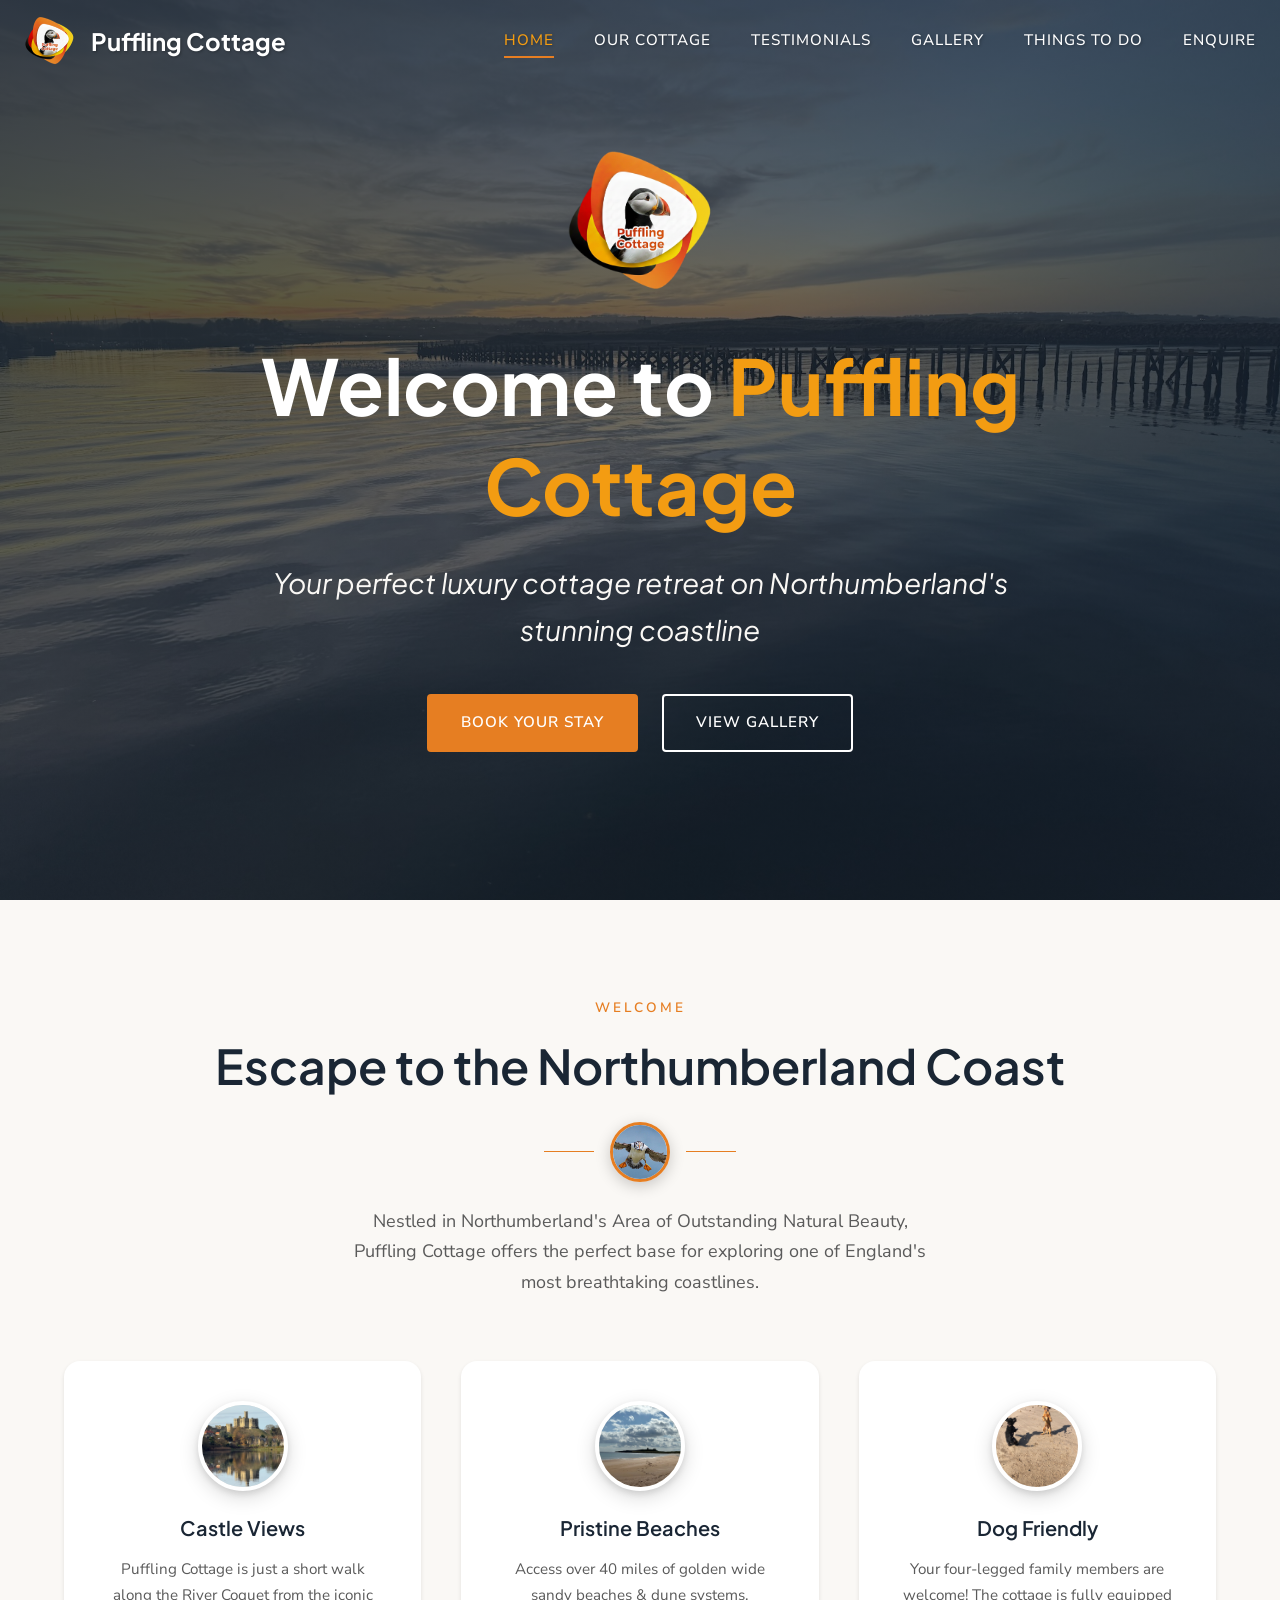
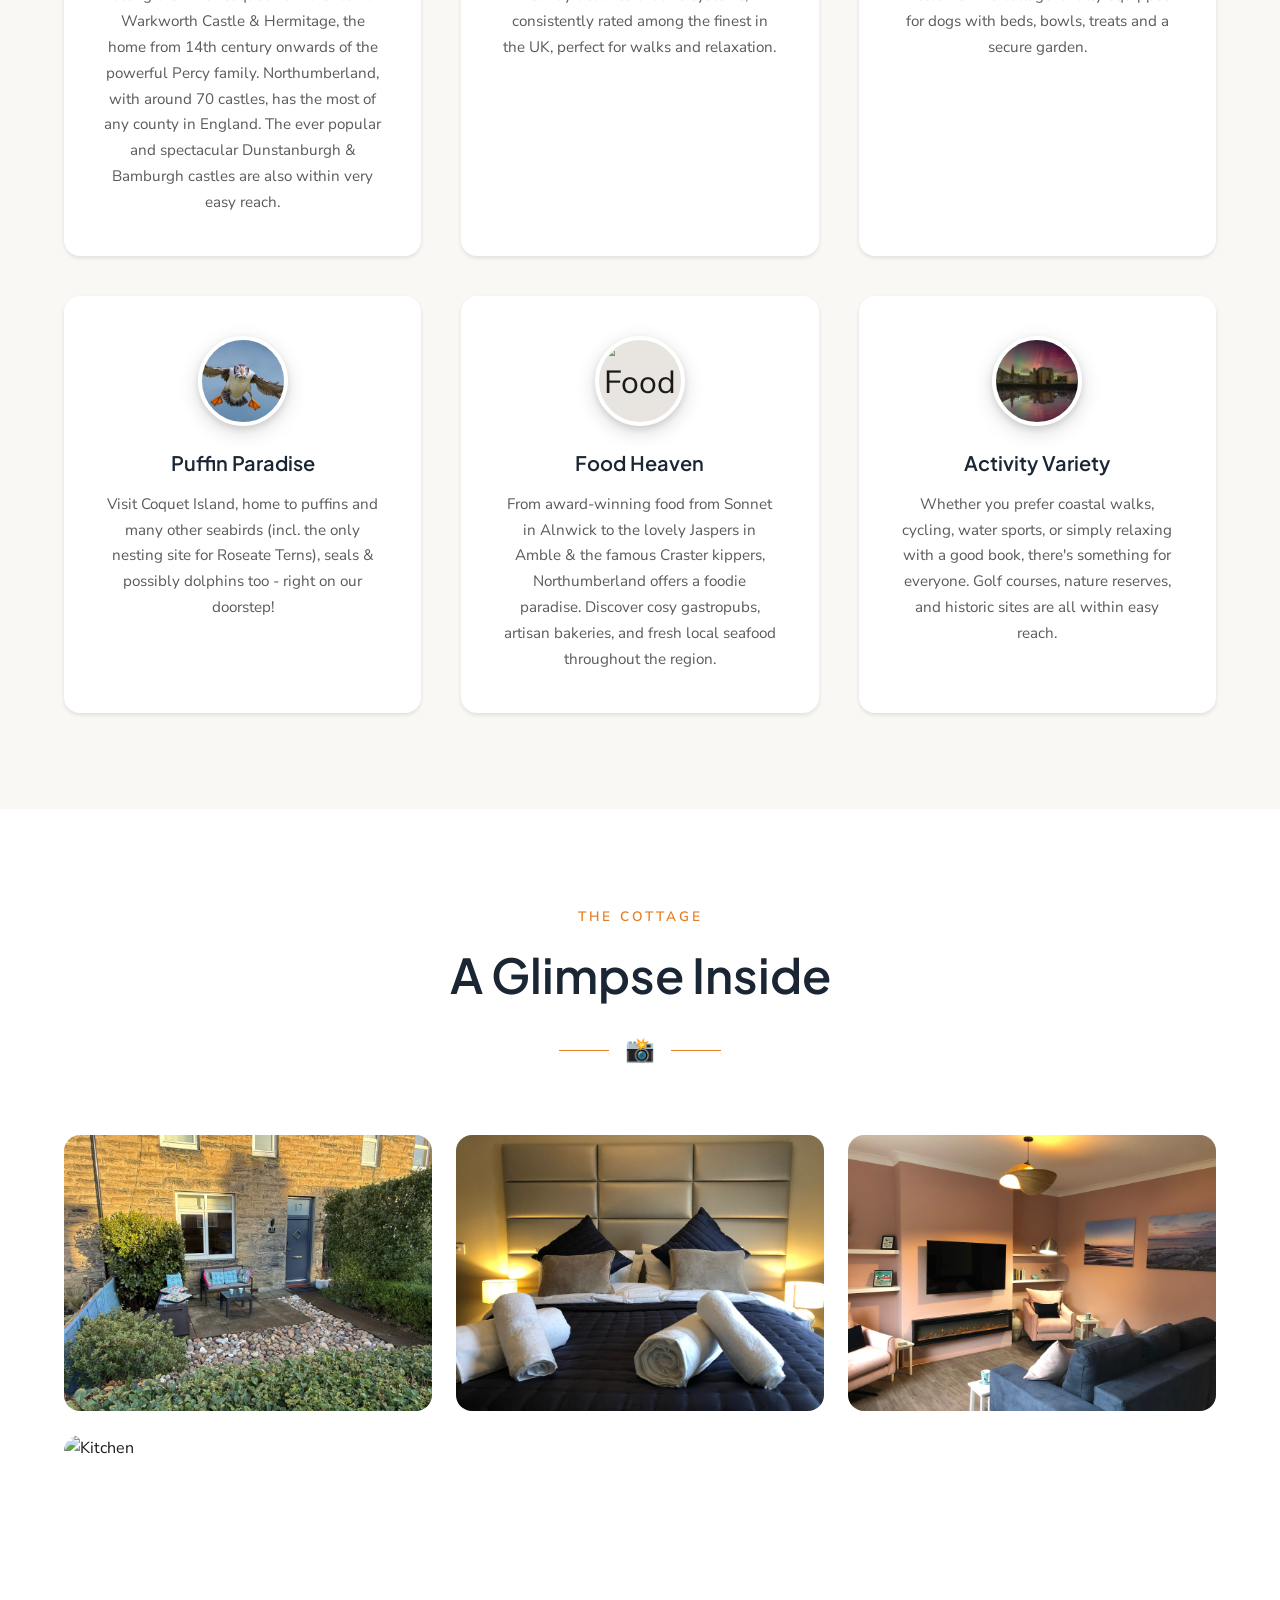
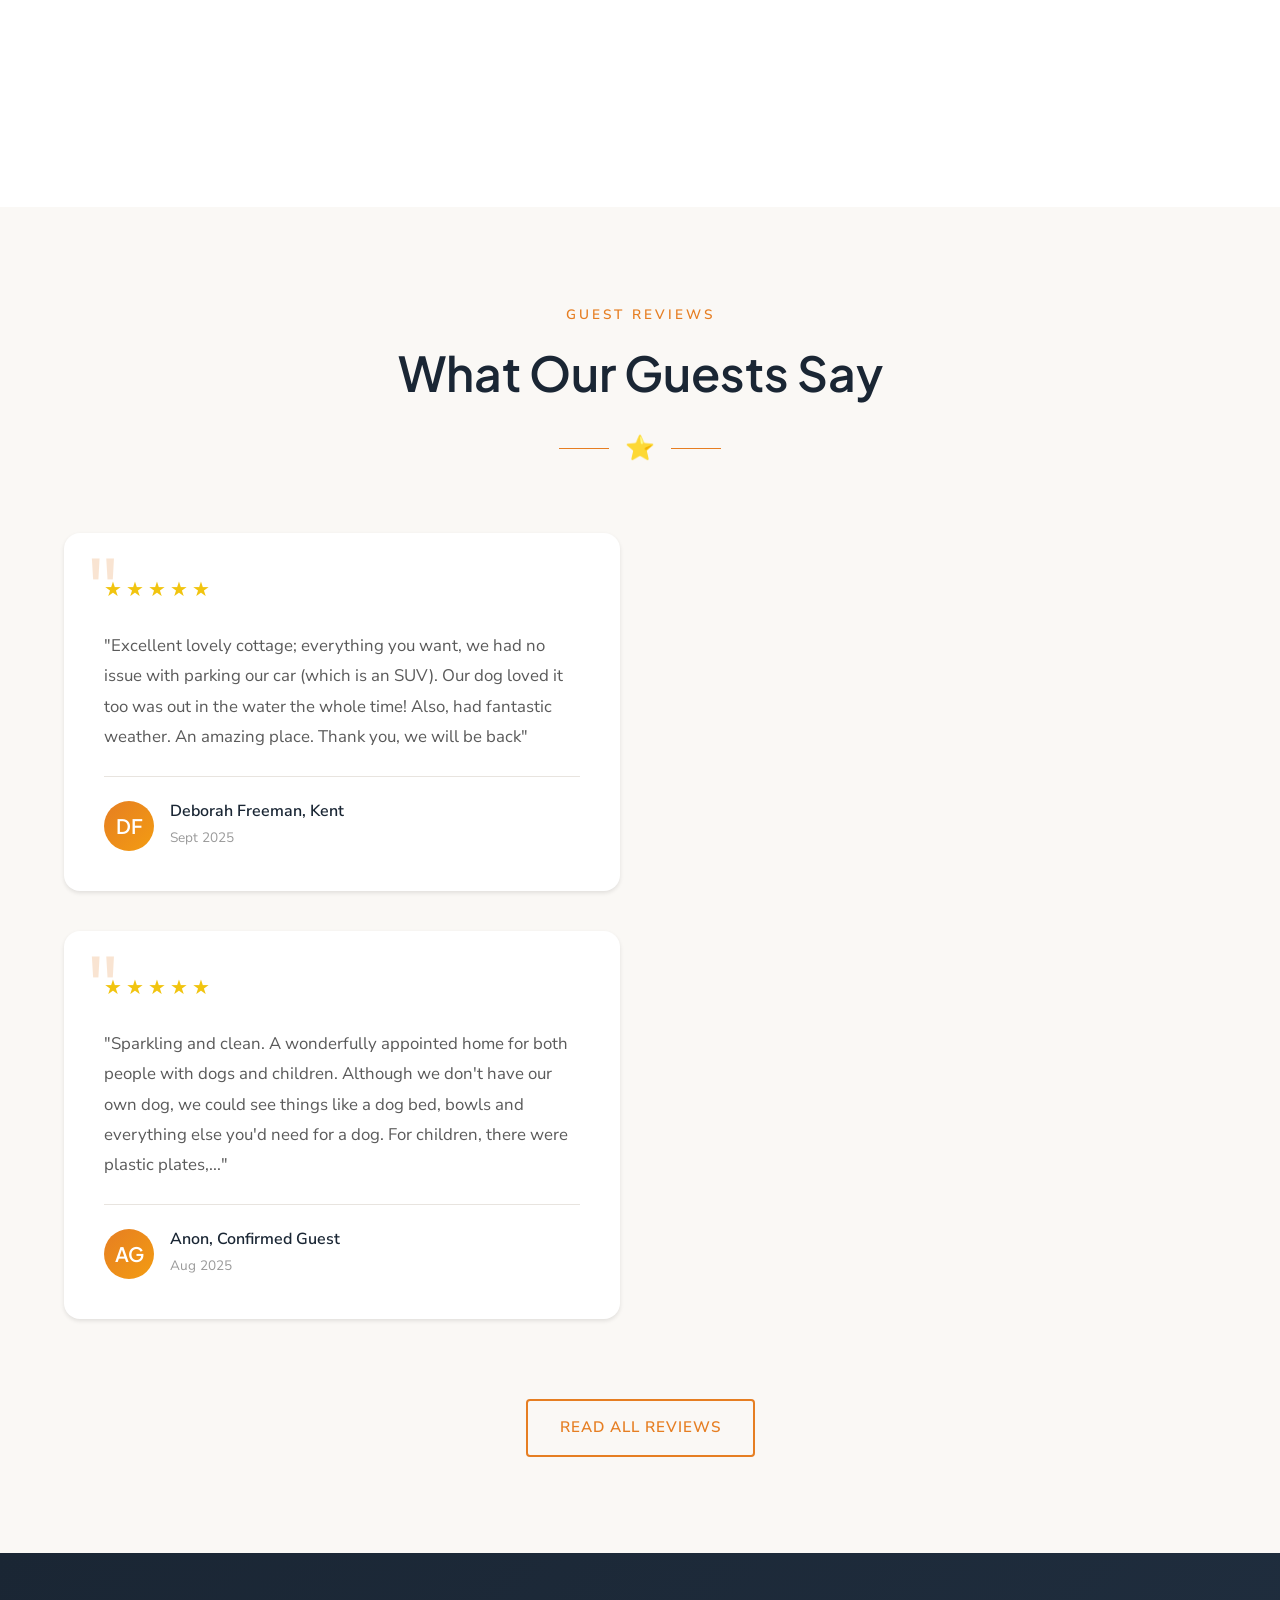
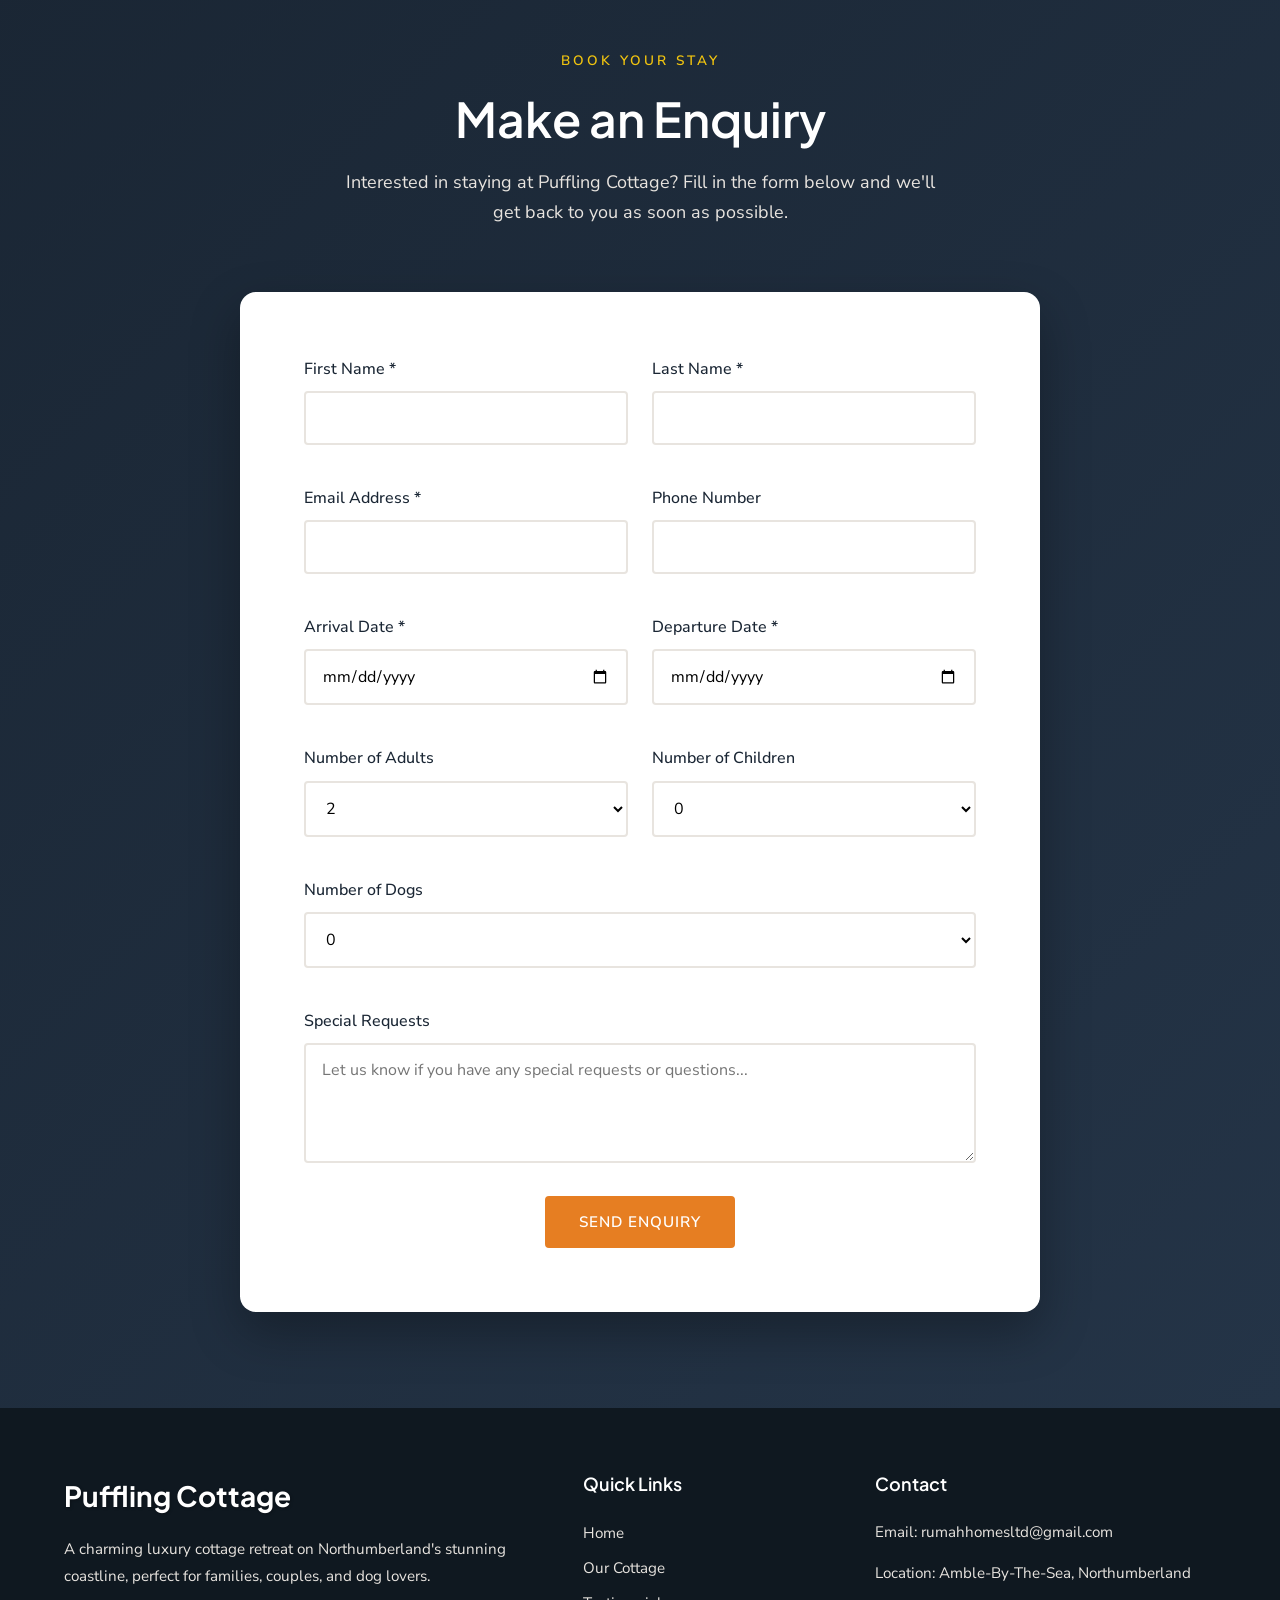
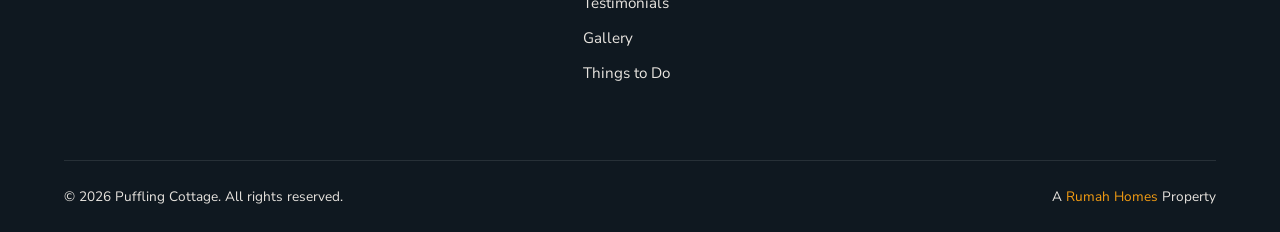
==== index.html @ c8d316f0 "Update index.html" ====
<!DOCTYPE html>
<html lang="en">
<head>
    <meta charset="UTF-8">
    <meta name="viewport" content="width=device-width, initial-scale=1.0">
    <meta name="description" content="Puffling Cottage - A beautiful luxury holiday cottage retreat on Northumberland's stunning coastline">
    <meta name="keywords" content="holiday cottage, Northumberland, Amble-By-The-Sea, Warkworth, dog-friendly, coastal retreat, Coquet Islands, puffins, dolphins">
    
    <title>Puffling Cottage | Luxury Coastal Holiday Retreat in Northumberland</title>
    
    <!-- Favicon -->
    <link rel="icon" type="image/png" href="images/New PuffCo Icon No Background 1.png">
    
    <!-- Open Graph -->
    <meta property="og:title" content="Puffling Cottage - Luxury Northumberland Coastal Retreat">
    <meta property="og:description" content="Your perfect luxury cottage retreat on Northumberland's stunning coastline">
    <meta property="og:image" content="images/Coquet_Estuary_Night_1.jpeg">
    <meta property="og:type" content="website">
    
    <!-- Stylesheets -->
    <link rel="stylesheet" href="css/styles.css">
</head>
<body>
    <!-- Header -->
    <header class="header">
        <div class="header-inner">
            <a href="index.html" class="logo">
                <img src="images/New PuffCo Icon No Background 1.png" alt="Puffling Cottage Logo">
                <span class="logo-text">Puffling Cottage</span>
            </a>
            
            <nav class="nav">
                <button class="nav-toggle" aria-label="Toggle navigation" aria-expanded="false">
                    <span></span>
                    <span></span>
                    <span></span>
                </button>
                
                <ul class="nav-list">
                    <li><a href="index.html" class="nav-link active">Home</a></li>
                    <li><a href="about.html" class="nav-link">Our Cottage</a></li>
                    <li><a href="testimonials.html" class="nav-link">Testimonials</a></li>
                    <li><a href="gallery.html" class="nav-link">Gallery</a></li>
                    <li><a href="recommendations.html" class="nav-link">Things to Do</a></li>
                    <li><a href="#enquiry" class="nav-link">Enquire</a></li>
                </ul>
            </nav>
        </div>
    </header>

    <!-- Hero Section -->
    <section class="hero">
        <div class="hero-background">
            <img src="images/Coquet_Estuary_Night_1.jpeg" alt="Coquest Estuary (Night)">
            <div class="hero-overlay"></div>
        </div>
        
        <div class="hero-content">
            <img src="images/New PuffCo Icon No Background 1.png" alt="Puffling Cottage" class="hero-logo">
            <h1 class="hero-title">Welcome to <span class="accent">Puffling Cottage</span></h1>
            <p class="hero-subtitle">Your perfect luxury cottage retreat on Northumberland's stunning coastline</p>
            <div class="hero-cta">
                <a href="#enquiry" class="btn btn-primary">Book Your Stay</a>
                <a href="gallery.html" class="btn btn-secondary">View Gallery</a>
            </div>
        </div>
    </section>

    <!-- Introduction Section -->
    <section class="section">
        <div class="container">
            <div class="section-header reveal">
                <span class="overline">Welcome</span>
                <h2>Escape to the Northumberland Coast</h2>
                <div class="divider">
                    <span class="divider-icon">
                        <img src="images/Puffin_Paradise_Image_1.JPG" alt="Puffin">
                    </span>
                </div>
                <p class="subtitle">Nestled in Northumberland's Area of Outstanding Natural Beauty, Puffling Cottage offers the perfect base for exploring one of England's most breathtaking coastlines.</p>
            </div>
            
            <div class="features-grid reveal">
                <div class="feature-card">
                    <div class="feature-icon photo-icon">
                        <img src="images/Warkworth_Castle_2.JPG" alt="Castle Views">
                    </div>
                    <h4>Castle Views</h4>
                    <p>Puffling Cottage is just a short walk along the River Coquet from the iconic Warkworth Castle & Hermitage, the home from 14th century onwards of the powerful Percy family. Northumberland, with around 70 castles, has the most of any county in England. The ever popular and spectacular Dunstanburgh & Bamburgh castles are also within very easy reach.</p>
                </div>
                
                <div class="feature-card">
                    <div class="feature-icon photo-icon">
                        <img src="images/Pristine_Beaches_Image_1.JPG" alt="Pristine Beaches">
                    </div>
                    <h4>Pristine Beaches</h4>
                    <p>Access over 40 miles of golden wide sandy beaches & dune systems, consistently rated among the finest in the UK, perfect for walks and relaxation.</p>
                </div>
                
                <div class="feature-card">
                    <div class="feature-icon photo-icon">
                        <img src="images/Dog_Friendly_Image_1.JPG" alt="Dog Friendly">
                    </div>
                    <h4>Dog Friendly</h4>
                    <p>Your four-legged family members are welcome! The cottage is fully equipped for dogs with beds, bowls, treats and a secure garden.</p>
                </div>
                
                <div class="feature-card">
                    <div class="feature-icon photo-icon">
                        <img src="images/Puffin_Paradise_Image_1.JPG" alt="Puffin Paradise">
                    </div>
                    <h4>Puffin Paradise</h4>
                    <p>Visit Coquet Island, home to puffins and many other seabirds (incl. the only nesting site for Roseate Terns), seals & possibly dolphins too - right on our doorstep!</p>
                </div>
                
                <div class="feature-card">
                    <div class="feature-icon photo-icon">
                        <img src="images/Jaspers_4.JPG" alt="Food Heaven">
                    </div>
                    <h4>Food Heaven</h4>
                    <p>From award-winning food from Sonnet in Alnwick to the lovely Jaspers in Amble & the famous Craster kippers, Northumberland offers a foodie paradise. Discover cosy gastropubs, artisan bakeries, and fresh local seafood throughout the region.</p>
                </div>
                
                <div class="feature-card">
                    <div class="feature-icon photo-icon">
                        <img src="images/Aurora_1.JPG" alt="Activity Variety">
                    </div>
                    <h4>Activity Variety</h4>
                    <p>Whether you prefer coastal walks, cycling, water sports, or simply relaxing with a good book, there's something for everyone. Golf courses, nature reserves, and historic sites are all within easy reach.</p>
                </div>
            </div>
        </div>
    </section>

    <!-- Gallery Preview Section -->
    <section class="section bg-white">
        <div class="container">
            <div class="section-header reveal">
                <span class="overline">The Cottage</span>
                <h2>A Glimpse Inside</h2>
                <div class="divider">
                    <span class="divider-icon">📸</span>
                </div>
            </div>
            
            <div class="gallery-preview reveal">
                <div class="gallery-item" data-lightbox="images/Front_Garden_1.jpeg" data-caption="Cottage Front">
                    <img src="images/Front_Garden_1.jpeg" alt="Cottage Front">
                    <div class="gallery-item-overlay">
                        <span class="gallery-item-caption">Cottage Front</span>
                    </div>
                </div>
                
                <div class="gallery-item" data-lightbox="images/Master_Bedroom_1.JPG" data-caption="Luxury King Bedroom">
                    <img src="images/Master_Bedroom_1.JPG" alt="Luxury King Bedroom">
                    <div class="gallery-item-overlay">
                        <span class="gallery-item-caption">Luxury King Bedroom</span>
                    </div>
                </div>
                
                <div class="gallery-item" data-lightbox="images/Living_Room_1.JPG" data-caption="Living Room">
                    <img src="images/Living_Room_1.JPG" alt="Living Room">
                    <div class="gallery-item-overlay">
                        <span class="gallery-item-caption">Living Room</span>
                    </div>
                </div>
                
                <div class="gallery-item" data-lightbox="images/Kitchen_2.JPG" data-caption="Kitchen">
                    <img src="images/Kitchen_2.JPG" alt="Kitchen">
                    <div class="gallery-item-overlay">
                        <span class="gallery-item-caption">Kitchen</span>
                    </div>
                </div>
            </div>
        </div>
    </section>

    <!-- Testimonials Section -->
    <section class="section">
        <div class="container">
            <div class="section-header reveal">
                <span class="overline">Guest Reviews</span>
                <h2>What Our Guests Say</h2>
                <div class="divider">
                    <span class="divider-icon">⭐</span>
                </div>
            </div>
            
            <!-- Dynamic testimonials loaded by JavaScript -->
            <div class="testimonials-grid reveal" id="featured-testimonials">
                <!-- Testimonials will be inserted here by testimonials-data.js -->
            </div>
            
            <div class="text-center mt-3">
                <a href="testimonials.html" class="btn btn-outline">Read All Reviews</a>
            </div>
        </div>
    </section>

    <!-- Enquiry Form Section -->
    <section class="section enquiry-section" id="enquiry">
        <div class="container">
            <div class="section-header reveal">
                <span class="overline" style="color: var(--color-yellow);">Book Your Stay</span>
                <h2>Make an Enquiry</h2>
                <p class="subtitle">Interested in staying at Puffling Cottage? Fill in the form below and we'll get back to you as soon as possible.</p>
            </div>
            
            <form class="enquiry-form reveal" id="enquiry-form">
                <div class="form-row">
                    <div class="form-group">
                        <label for="firstName">First Name *</label>
                        <input type="text" id="firstName" name="firstName" required>
                    </div>
                    <div class="form-group">
                        <label for="lastName">Last Name *</label>
                        <input type="text" id="lastName" name="lastName" required>
                    </div>
                </div>
                
                <div class="form-row">
                    <div class="form-group">
                        <label for="email">Email Address *</label>
                        <input type="email" id="email" name="email" required>
                    </div>
                    <div class="form-group">
                        <label for="phone">Phone Number</label>
                        <input type="tel" id="phone" name="phone">
                    </div>
                </div>
                
                <div class="form-row">
                    <div class="form-group">
                        <label for="arrivalDate">Arrival Date *</label>
                        <input type="date" id="arrivalDate" name="arrivalDate" required>
                    </div>
                    <div class="form-group">
                        <label for="departureDate">Departure Date *</label>
                        <input type="date" id="departureDate" name="departureDate" required>
                    </div>
                </div>
                
                <div class="form-row">
                    <div class="form-group">
                        <label for="adults">Number of Adults</label>
                        <select id="adults" name="adults">
                            <option value="1">1</option>
                            <option value="2" selected>2</option>
                            <option value="3">3</option>
                            <option value="4">4</option>
                        </select>
                    </div>
                    <div class="form-group">
                        <label for="children">Number of Children</label>
                        <select id="children" name="children">
                            <option value="0" selected>0</option>
                            <option value="1">1</option>
                            <option value="2">2</option>
                            <option value="3">3</option>
                        </select>
                    </div>
                </div>
                
                <div class="form-row">
                    <div class="form-group full-width">
                        <label for="dogs">Number of Dogs</label>
                        <select id="dogs" name="dogs">
                            <option value="0" selected>0</option>
                            <option value="1">1</option>
                            <option value="2">2</option>
                        </select>
                    </div>
                </div>
                
                <div class="form-group full-width">
                    <label for="requests">Special Requests</label>
                    <textarea id="requests" name="requests" placeholder="Let us know if you have any special requests or questions..."></textarea>
                </div>
                
                <div class="form-submit">
                    <button type="submit" class="btn btn-primary">Send Enquiry</button>
                </div>
            </form>
        </div>
    </section>

    <!-- Footer -->
    <footer class="footer">
        <div class="container">
            <div class="footer-content">
                <div class="footer-brand">
                    <span class="logo-text">Puffling Cottage</span>
                    <p>A charming luxury cottage retreat on Northumberland's stunning coastline, perfect for families, couples, and dog lovers.</p>
                </div>
                
                <div class="footer-links">
                    <h4>Quick Links</h4>
                    <ul>
                        <li><a href="index.html">Home</a></li>
                        <li><a href="about.html">Our Cottage</a></li>
                        <li><a href="testimonials.html">Testimonials</a></li>
                        <li><a href="gallery.html">Gallery</a></li>
                        <li><a href="recommendations.html">Things to Do</a></li>
                    </ul>
                </div>
                
                <div class="footer-contact">
                    <h4>Contact</h4>
                    <p>Email: rumahhomesltd@gmail.com</p>
                    <p>Location: Amble-By-The-Sea, Northumberland</p>
                </div>
            </div>
            
            <div class="footer-bottom">
                <p>&copy; 2026 Puffling Cottage. All rights reserved.</p>
                <p>A <a href="#">Rumah Homes</a> Property</p>
            </div>
        </div>
    </footer>

    <!-- Lightbox -->
    <div id="lightbox" class="lightbox">
        <div class="lightbox-content">
            <button class="lightbox-close" aria-label="Close lightbox">&times;</button>
            <button class="lightbox-nav lightbox-prev" aria-label="Previous image">&#10094;</button>
            <img src="" alt="" class="lightbox-image">
            <button class="lightbox-nav lightbox-next" aria-label="Next image">&#10095;</button>
            <p class="lightbox-caption"></p>
        </div>
    </div>

    <!-- Back to Top Button -->
    <button class="back-to-top" aria-label="Back to top">↑</button>

    <!-- Scripts - testimonials-data.js must load before main.js -->
    <script src="js/testimonials-data.js"></script>
    <script src="js/main.js"></script>
</body>
</html>
---- css/styles.css ----
/* ============================================
   PUFFLING COTTAGE - Main Stylesheet
   Colour Palette: Deep navy, warm orange, golden yellow
   Fonts: Plus Jakarta Sans (headings) + Nunito Sans (body)
   ============================================ */

/* Google Fonts Import - Option 4: Plus Jakarta Sans + Nunito Sans */
@import url('https://fonts.googleapis.com/css2?family=Nunito+Sans:wght@300;400;500;600;700&family=Plus+Jakarta+Sans:wght@300;400;500;600;700;800&display=swap');

/* CSS Variables */
:root {
    /* Primary Colours */
    --color-navy: #1a2634;
    --color-navy-light: #243447;
    --color-navy-dark: #0f1820;
    
    /* Puffin Accent Colours */
    --color-orange: #e67e22;
    --color-orange-light: #f39c12;
    --color-orange-dark: #d35400;
    --color-yellow: #f1c40f;
    --color-yellow-light: #f7dc6f;
    
    /* Neutrals */
    --color-cream: #faf8f5;
    --color-cream-dark: #f0ebe3;
    --color-white: #ffffff;
    --color-gray-light: #e8e4df;
    --color-gray: #9a9a9a;
    --color-gray-dark: #5a5a5a;
    --color-black: #1a1a1a;
    
    /* Typography */
    --font-display: 'Plus Jakarta Sans', 'Segoe UI', Tahoma, sans-serif;
    --font-body: 'Nunito Sans', 'Segoe UI', Tahoma, sans-serif;
    
    /* Spacing */
    --spacing-xs: 0.5rem;
    --spacing-sm: 1rem;
    --spacing-md: 1.5rem;
    --spacing-lg: 2.5rem;
    --spacing-xl: 4rem;
    --spacing-xxl: 6rem;
    
    /* Transitions */
    --transition-fast: 0.2s ease;
    --transition-medium: 0.3s ease;
    --transition-slow: 0.5s ease;
    
    /* Shadows */
    --shadow-sm: 0 2px 4px rgba(0, 0, 0, 0.1);
    --shadow-md: 0 4px 12px rgba(0, 0, 0, 0.15);
    --shadow-lg: 0 8px 30px rgba(0, 0, 0, 0.2);
    --shadow-xl: 0 20px 50px rgba(0, 0, 0, 0.3);
    
    /* Border Radius */
    --radius-sm: 4px;
    --radius-md: 8px;
    --radius-lg: 16px;
    --radius-xl: 24px;
}

/* ============================================
   RESET & BASE STYLES
   ============================================ */

*, *::before, *::after {
    box-sizing: border-box;
    margin: 0;
    padding: 0;
}

html {
    scroll-behavior: smooth;
    font-size: 16px;
}

body {
    font-family: var(--font-body);
    font-size: 1rem;
    line-height: 1.7;
    color: var(--color-black);
    background-color: var(--color-cream);
    -webkit-font-smoothing: antialiased;
    -moz-osx-font-smoothing: grayscale;
}

img {
    max-width: 100%;
    height: auto;
    display: block;
}

a {
    color: var(--color-orange);
    text-decoration: none;
    transition: color var(--transition-fast);
}

a:hover {
    color: var(--color-orange-dark);
}

/* ============================================
   TYPOGRAPHY
   ============================================ */

h1, h2, h3, h4, h5, h6 {
    font-family: var(--font-display);
    font-weight: 600;
    line-height: 1.3;
    color: var(--color-navy);
}

h1 {
    font-size: clamp(2.5rem, 5vw, 4rem);
    font-weight: 700;
}

h2 {
    font-size: clamp(2rem, 4vw, 3rem);
}

h3 {
    font-size: clamp(1.5rem, 3vw, 2rem);
}

h4 {
    font-size: 1.25rem;
}

p {
    margin-bottom: var(--spacing-sm);
}

.text-accent {
    color: var(--color-orange);
}

.text-light {
    color: var(--color-white);
}

/* ============================================
   LAYOUT UTILITIES
   ============================================ */

.container {
    width: 100%;
    max-width: 1200px;
    margin: 0 auto;
    padding: 0 var(--spacing-md);
}

.container-wide {
    max-width: 1400px;
}

.container-narrow {
    max-width: 800px;
}

.section {
    padding: var(--spacing-xxl) 0;
}

.section-sm {
    padding: var(--spacing-xl) 0;
}

.section-dark {
    background-color: var(--color-navy);
    color: var(--color-white);
}

.section-dark h1,
.section-dark h2,
.section-dark h3,
.section-dark h4 {
    color: var(--color-white);
}

.section-cream {
    background-color: var(--color-cream-dark);
}

/* Background utilities */
.bg-white {
    background-color: var(--color-white);
}

.bg-cream {
    background-color: var(--color-cream);
}

.bg-cream-dark {
    background-color: var(--color-cream-dark);
}

/* ============================================
   HEADER & NAVIGATION
   ============================================ */

.header {
    position: fixed;
    top: 0;
    left: 0;
    right: 0;
    z-index: 1000;
    background-color: transparent;
    transition: background-color var(--transition-medium), box-shadow var(--transition-medium);
}

.header.scrolled {
    background-color: var(--color-navy);
    box-shadow: var(--shadow-md);
}

.header-inner {
    display: flex;
    justify-content: space-between;
    align-items: center;
    padding: var(--spacing-sm) var(--spacing-md);
    max-width: 1400px;
    margin: 0 auto;
}

.logo {
    display: flex;
    align-items: center;
    gap: var(--spacing-sm);
}

.logo img {
    height: 50px;
    width: auto;
}

.logo-text {
    font-family: var(--font-display);
    font-size: 1.5rem;
    font-weight: 700;
    color: var(--color-white);
    text-shadow: 1px 1px 3px rgba(0, 0, 0, 0.3);
}

.nav {
    display: flex;
    align-items: center;
}

.nav-list {
    display: flex;
    list-style: none;
    gap: var(--spacing-lg);
}

.nav-link {
    font-family: var(--font-body);
    font-size: 0.95rem;
    font-weight: 500;
    color: var(--color-white);
    text-transform: uppercase;
    letter-spacing: 1px;
    padding: var(--spacing-xs) 0;
    position: relative;
    text-shadow: 1px 1px 3px rgba(0, 0, 0, 0.3);
}

.nav-link::after {
    content: '';
    position: absolute;
    bottom: 0;
    left: 0;
    width: 0;
    height: 2px;
    background-color: var(--color-orange);
    transition: width var(--transition-medium);
}

.nav-link:hover,
.nav-link.active {
    color: var(--color-orange-light);
}

.nav-link:hover::after,
.nav-link.active::after {
    width: 100%;
}

/* Mobile Menu Toggle */
.nav-toggle {
    display: none;
    flex-direction: column;
    gap: 5px;
    background: none;
    border: none;
    cursor: pointer;
    padding: var(--spacing-xs);
}

.nav-toggle span {
    display: block;
    width: 25px;
    height: 2px;
    background-color: var(--color-white);
    transition: var(--transition-fast);
}

/* Mobile Navigation */
@media (max-width: 768px) {
    .nav-toggle {
        display: flex;
    }
    
    .nav-list {
        position: fixed;
        top: 70px;
        left: 0;
        right: 0;
        background-color: var(--color-navy);
        flex-direction: column;
        align-items: center;
        gap: 0;
        padding: var(--spacing-md) 0;
        transform: translateY(-150%);
        opacity: 0;
        transition: transform var(--transition-medium), opacity var(--transition-medium);
    }
    
    .nav-list.active {
        transform: translateY(0);
        opacity: 1;
    }
    
    .nav-link {
        padding: var(--spacing-sm) var(--spacing-md);
        text-shadow: none;
    }
}

/* ============================================
   HERO SECTION
   ============================================ */

.hero {
    position: relative;
    min-height: 100vh;
    display: flex;
    align-items: center;
    justify-content: center;
    overflow: hidden;
}

.hero-background {
    position: absolute;
    top: 0;
    left: 0;
    right: 0;
    bottom: 0;
    z-index: -1;
}

.hero-background img {
    width: 100%;
    height: 100%;
    object-fit: cover;
}

.hero-overlay {
    position: absolute;
    top: 0;
    left: 0;
    right: 0;
    bottom: 0;
    background: linear-gradient(
        135deg,
        rgba(26, 38, 52, 0.85) 0%,
        rgba(26, 38, 52, 0.6) 50%,
        rgba(26, 38, 52, 0.75) 100%
    );
}

.hero-content {
    position: relative;
    z-index: 1;
    text-align: center;
    padding: var(--spacing-xl);
    max-width: 900px;
}

.hero-logo {
    width: 150px;
    height: auto;
    margin: 0 auto var(--spacing-lg);
    animation: fadeInDown 1s ease;
}

.hero-title {
    font-size: clamp(3rem, 6vw, 5rem);
    color: var(--color-white);
    margin-bottom: var(--spacing-md);
    animation: fadeInUp 1s ease 0.2s both;
}

.hero-title .accent {
    color: var(--color-orange-light);
}

.hero-subtitle {
    font-family: var(--font-display);
    font-size: clamp(1.25rem, 2.5vw, 1.75rem);
    font-weight: 400;
    font-style: italic;
    color: var(--color-cream);
    margin-bottom: var(--spacing-lg);
    animation: fadeInUp 1s ease 0.4s both;
}

.hero-cta {
    display: flex;
    gap: var(--spacing-md);
    justify-content: center;
    flex-wrap: wrap;
    animation: fadeInUp 1s ease 0.6s both;
}

/* ============================================
   BUTTONS
   ============================================ */

.btn {
    display: inline-flex;
    align-items: center;
    justify-content: center;
    gap: var(--spacing-xs);
    padding: 0.875rem 2rem;
    font-family: var(--font-body);
    font-size: 0.95rem;
    font-weight: 600;
    text-transform: uppercase;
    letter-spacing: 1px;
    border: 2px solid transparent;
    border-radius: var(--radius-sm);
    cursor: pointer;
    transition: all var(--transition-medium);
}

.btn-primary {
    background-color: var(--color-orange);
    color: var(--color-white);
    border-color: var(--color-orange);
}

.btn-primary:hover {
    background-color: var(--color-orange-dark);
    border-color: var(--color-orange-dark);
    color: var(--color-white);
    transform: translateY(-2px);
    box-shadow: var(--shadow-md);
}

.btn-secondary {
    background-color: transparent;
    color: var(--color-white);
    border-color: var(--color-white);
}

.btn-secondary:hover {
    background-color: var(--color-white);
    color: var(--color-navy);
    transform: translateY(-2px);
}

.btn-outline {
    background-color: transparent;
    color: var(--color-orange);
    border-color: var(--color-orange);
}

.btn-outline:hover {
    background-color: var(--color-orange);
    color: var(--color-white);
    transform: translateY(-2px);
}

/* ============================================
   SECTION HEADERS
   ============================================ */

.section-header {
    text-align: center;
    margin-bottom: var(--spacing-xl);
}

.section-header .overline {
    display: block;
    font-family: var(--font-body);
    font-size: 0.85rem;
    font-weight: 600;
    text-transform: uppercase;
    letter-spacing: 3px;
    color: var(--color-orange);
    margin-bottom: var(--spacing-sm);
}

.section-header h2 {
    margin-bottom: var(--spacing-sm);
}

.section-header .subtitle {
    font-size: 1.125rem;
    color: var(--color-gray-dark);
    max-width: 600px;
    margin: 0 auto;
}

.section-dark .section-header .subtitle {
    color: var(--color-gray-light);
}

/* Enquiry section header text colors */
.enquiry-section .section-header h2 {
    color: var(--color-white);
}

.enquiry-section .section-header .subtitle {
    color: var(--color-gray-light);
}

/* Direct h2 and subtitle styling for enquiry-section (without section-header wrapper) */
.enquiry-section h2 {
    color: var(--color-white);
}

.enquiry-section .subtitle {
    color: rgba(255, 255, 255, 0.7);
}

/* Decorative Divider */
.divider {
    display: flex;
    align-items: center;
    justify-content: center;
    gap: var(--spacing-sm);
    margin: var(--spacing-md) 0;
}

.divider::before,
.divider::after {
    content: '';
    width: 50px;
    height: 1px;
    background-color: var(--color-orange);
}

.divider-icon {
    font-size: 1.5rem;
}

/* Divider with photo icon */
.divider-icon img {
    width: 60px;
    height: 60px;
    border-radius: 50%;
    object-fit: cover;
    box-shadow: 0 4px 15px rgba(0, 0, 0, 0.2);
    border: 3px solid var(--color-orange);
}

/* ============================================
   FEATURE CARDS WITH PHOTO ICONS
   ============================================ */

.features-grid {
    display: grid;
    grid-template-columns: repeat(auto-fit, minmax(280px, 1fr));
    gap: var(--spacing-lg);
}

.feature-card {
    background-color: var(--color-white);
    padding: var(--spacing-lg);
    border-radius: var(--radius-lg);
    text-align: center;
    box-shadow: var(--shadow-sm);
    transition: transform var(--transition-medium), box-shadow var(--transition-medium);
}

.feature-card:hover {
    transform: translateY(-5px);
    box-shadow: var(--shadow-lg);
}

/* Photo Icon Styling - Rounded with Shadow */
.feature-icon {
    width: 90px;
    height: 90px;
    margin: 0 auto var(--spacing-md);
    border-radius: 50%;
    display: flex;
    align-items: center;
    justify-content: center;
    font-size: 2rem;
    overflow: hidden;
    box-shadow: 0 6px 20px rgba(0, 0, 0, 0.15), 0 3px 6px rgba(0, 0, 0, 0.1);
    border: 4px solid var(--color-white);
    position: relative;
    transition: transform var(--transition-medium), box-shadow var(--transition-medium);
}

.feature-card:hover .feature-icon {
    transform: scale(1.05);
    box-shadow: 0 8px 25px rgba(0, 0, 0, 0.2), 0 4px 8px rgba(0, 0, 0, 0.12);
}

/* Photo icons */
.feature-icon.photo-icon {
    background-color: var(--color-gray-light);
}

.feature-icon.photo-icon img {
    width: 100%;
    height: 100%;
    object-fit: cover;
}

/* Emoji/text icons - gradient background */
.feature-icon:not(.photo-icon) {
    background: linear-gradient(135deg, var(--color-orange) 0%, var(--color-orange-light) 100%);
    color: var(--color-white);
}

.feature-card h4 {
    margin-bottom: var(--spacing-sm);
    color: var(--color-navy);
}

.feature-card p {
    color: var(--color-gray-dark);
    font-size: 0.95rem;
    margin-bottom: 0;
}

/* ============================================
   GALLERY
   ============================================ */

.gallery-grid {
    display: grid;
    grid-template-columns: repeat(auto-fit, minmax(280px, 1fr));
    gap: var(--spacing-md);
}

.gallery-item {
    position: relative;
    border-radius: var(--radius-lg);
    overflow: hidden;
    aspect-ratio: 4/3;
    cursor: pointer;
}

.gallery-item img {
    width: 100%;
    height: 100%;
    object-fit: cover;
    transition: transform var(--transition-slow);
}

.gallery-item:hover img {
    transform: scale(1.05);
}

.gallery-item-overlay {
    position: absolute;
    top: 0;
    left: 0;
    right: 0;
    bottom: 0;
    background: linear-gradient(to top, rgba(26, 38, 52, 0.9) 0%, transparent 50%);
    display: flex;
    align-items: flex-end;
    padding: var(--spacing-md);
    opacity: 0;
    transition: opacity var(--transition-medium);
}

.gallery-item:hover .gallery-item-overlay {
    opacity: 1;
}

.gallery-item-caption {
    color: var(--color-white);
    font-weight: 500;
}

/* Reveal animation for gallery items */
.gallery-grid .gallery-item {
    opacity: 0;
    transform: translateY(20px);
    animation: galleryReveal 0.5s ease forwards;
}

.gallery-grid .gallery-item:nth-child(1) { animation-delay: 0.1s; }
.gallery-grid .gallery-item:nth-child(2) { animation-delay: 0.15s; }
.gallery-grid .gallery-item:nth-child(3) { animation-delay: 0.2s; }
.gallery-grid .gallery-item:nth-child(4) { animation-delay: 0.25s; }
.gallery-grid .gallery-item:nth-child(5) { animation-delay: 0.3s; }
.gallery-grid .gallery-item:nth-child(6) { animation-delay: 0.35s; }
.gallery-grid .gallery-item:nth-child(7) { animation-delay: 0.4s; }
.gallery-grid .gallery-item:nth-child(8) { animation-delay: 0.45s; }
.gallery-grid .gallery-item:nth-child(9) { animation-delay: 0.5s; }
.gallery-grid .gallery-item:nth-child(10) { animation-delay: 0.55s; }
.gallery-grid .gallery-item:nth-child(11) { animation-delay: 0.6s; }
.gallery-grid .gallery-item:nth-child(12) { animation-delay: 0.65s; }

@keyframes galleryReveal {
    to {
        opacity: 1;
        transform: translateY(0);
    }
}

/* Gallery Preview (Homepage - 3 items) */
.gallery-preview {
    display: grid;
    grid-template-columns: repeat(3, 1fr);
    gap: var(--spacing-md);
}

@media (max-width: 768px) {
    .gallery-preview {
        grid-template-columns: 1fr;
    }
}

/* Featured Gallery (Homepage - 5 items grid) */
.gallery-featured {
    display: grid;
    grid-template-columns: repeat(6, 1fr);
    grid-template-rows: repeat(2, 250px);
    gap: var(--spacing-md);
}

.gallery-featured .gallery-item:nth-child(1) {
    grid-column: span 2;
    grid-row: span 2;
}

.gallery-featured .gallery-item:nth-child(2),
.gallery-featured .gallery-item:nth-child(3) {
    grid-column: span 2;
}

.gallery-featured .gallery-item:nth-child(4),
.gallery-featured .gallery-item:nth-child(5) {
    grid-column: span 2;
}

@media (max-width: 992px) {
    .gallery-featured {
        grid-template-columns: repeat(2, 1fr);
        grid-template-rows: auto;
    }
    
    .gallery-featured .gallery-item {
        grid-column: span 1 !important;
        grid-row: span 1 !important;
        aspect-ratio: 4/3;
    }
    
    .gallery-featured .gallery-item:nth-child(1) {
        grid-column: span 2 !important;
    }
}

/* ============================================
   LIGHTBOX
   ============================================ */

.lightbox {
    position: fixed;
    top: 0;
    left: 0;
    right: 0;
    bottom: 0;
    background-color: rgba(0, 0, 0, 0.95);
    z-index: 2000;
    display: none;
    align-items: center;
    justify-content: center;
    opacity: 0;
    transition: opacity var(--transition-medium);
}

.lightbox.active {
    display: flex;
    opacity: 1;
}

.lightbox-content {
    position: relative;
    max-width: 90vw;
    max-height: 90vh;
}

.lightbox-content img {
    max-width: 100%;
    max-height: 85vh;
    object-fit: contain;
    border-radius: var(--radius-sm);
}

.lightbox-close {
    position: absolute;
    top: -40px;
    right: 0;
    background: none;
    border: none;
    color: var(--color-white);
    font-size: 2rem;
    cursor: pointer;
    padding: var(--spacing-xs);
    transition: color var(--transition-fast);
}

.lightbox-close:hover {
    color: var(--color-orange);
}

.lightbox-nav {
    position: absolute;
    top: 50%;
    transform: translateY(-50%);
    background: rgba(255, 255, 255, 0.1);
    border: none;
    color: var(--color-white);
    font-size: 2rem;
    padding: var(--spacing-md) var(--spacing-sm);
    cursor: pointer;
    transition: background var(--transition-fast);
}

.lightbox-nav:hover {
    background: rgba(255, 255, 255, 0.2);
}

.lightbox-prev {
    left: -60px;
}

.lightbox-next {
    right: -60px;
}

.lightbox-caption {
    text-align: center;
    color: var(--color-white);
    margin-top: var(--spacing-sm);
    font-size: 0.95rem;
}

/* ============================================
   TESTIMONIALS - Masonry Style Layout
   ============================================ */

/* Masonry-style layout using CSS columns for variable height cards */
.testimonials-grid {
    column-count: 2;
    column-gap: var(--spacing-lg);
}

.testimonial-card {
    background-color: var(--color-white);
    padding: var(--spacing-lg);
    border-radius: var(--radius-lg);
    box-shadow: var(--shadow-sm);
    position: relative;
    break-inside: avoid;
    margin-bottom: var(--spacing-lg);
    display: inline-block;
    width: 100%;
}

.testimonial-card::before {
    content: '"';
    font-family: var(--font-display);
    font-size: 6rem;
    color: var(--color-orange);
    opacity: 0.2;
    position: absolute;
    top: 10px;
    left: 20px;
    line-height: 1;
}

.testimonial-stars {
    display: flex;
    gap: 4px;
    margin-bottom: var(--spacing-md);
}

.testimonial-stars .star {
    color: var(--color-yellow);
    font-size: 1.25rem;
}

.testimonial-stars .star.empty {
    color: var(--color-gray-light);
}

.testimonial-text {
    font-size: 1.05rem;
    line-height: 1.8;
    color: var(--color-gray-dark);
    margin-bottom: var(--spacing-md);
    position: relative;
    z-index: 1;
}

.testimonial-author {
    display: flex;
    align-items: center;
    gap: var(--spacing-sm);
    padding-top: var(--spacing-md);
    border-top: 1px solid var(--color-gray-light);
}

.testimonial-author-avatar {
    width: 50px;
    height: 50px;
    border-radius: 50%;
    background: linear-gradient(135deg, var(--color-orange) 0%, var(--color-orange-light) 100%);
    display: flex;
    align-items: center;
    justify-content: center;
    font-family: var(--font-display);
    font-size: 1.25rem;
    font-weight: 600;
    color: var(--color-white);
    flex-shrink: 0;
}

.testimonial-author-info h5 {
    font-family: var(--font-body);
    font-weight: 600;
    font-size: 1rem;
    margin-bottom: 2px;
}

.testimonial-author-info span {
    font-size: 0.85rem;
    color: var(--color-gray);
}

/* Featured Testimonials (Homepage - 2 columns) */
.testimonials-featured {
    column-count: 2;
    column-gap: var(--spacing-lg);
}

/* Rating Summary */
.rating-summary {
    text-align: center;
    margin-bottom: var(--spacing-xl);
    padding: var(--spacing-lg);
    background-color: var(--color-white);
    border-radius: var(--radius-lg);
    box-shadow: var(--shadow-sm);
    max-width: 400px;
    margin-left: auto;
    margin-right: auto;
}

.rating-summary .average-score {
    font-family: var(--font-display);
    font-size: 4rem;
    font-weight: 700;
    color: var(--color-navy);
    line-height: 1;
    margin-bottom: var(--spacing-xs);
}

.rating-summary .rating-stars {
    display: flex;
    justify-content: center;
    gap: 4px;
    margin-bottom: var(--spacing-sm);
}

.rating-summary .rating-stars .star {
    color: var(--color-yellow);
    font-size: 1.75rem;
}

.rating-summary .review-count {
    color: var(--color-gray);
    font-size: 0.95rem;
    margin-bottom: 0;
}

@media (max-width: 768px) {
    .testimonials-grid,
    .testimonials-featured {
        column-count: 1;
    }
}

/* ============================================
   RECOMMENDATIONS
   ============================================ */

.recommendations-grid {
    display: grid;
    grid-template-columns: repeat(auto-fit, minmax(320px, 1fr));
    gap: var(--spacing-lg);
}

.recommendation-card {
    background-color: var(--color-white);
    border-radius: var(--radius-lg);
    overflow: hidden;
    box-shadow: var(--shadow-sm);
    transition: transform var(--transition-medium), box-shadow var(--transition-medium);
}

.recommendation-card:hover {
    transform: translateY(-5px);
    box-shadow: var(--shadow-lg);
}

.recommendation-image {
    position: relative;
    height: 200px;
    overflow: hidden;
}

.recommendation-image img {
    width: 100%;
    height: 100%;
    object-fit: cover;
    transition: transform var(--transition-slow);
}

.recommendation-card:hover .recommendation-image img {
    transform: scale(1.05);
}

/* Small badge/label for recommendation cards (optional use) */
.recommendation-badge {
    position: absolute;
    top: var(--spacing-sm);
    left: var(--spacing-sm);
    background-color: var(--color-orange);
    color: var(--color-white);
    font-size: 0.75rem;
    font-weight: 600;
    text-transform: uppercase;
    letter-spacing: 1px;
    padding: 4px 12px;
    border-radius: var(--radius-sm);
}

/* Section wrapper for recommendation categories (Castles, Nature, Food, etc.) */
.recommendation-section {
    margin-bottom: var(--spacing-lg);
}

.recommendation-content {
    padding: var(--spacing-md);
}

.recommendation-content h4 {
    margin-bottom: var(--spacing-xs);
}

.recommendation-content p {
    color: var(--color-gray-dark);
    font-size: 0.95rem;
    margin-bottom: var(--spacing-sm);
}

.recommendation-meta {
    display: flex;
    gap: var(--spacing-md);
    font-size: 0.85rem;
    color: var(--color-gray);
}

.recommendation-meta span {
    display: flex;
    align-items: center;
    gap: 4px;
}

/* ============================================
   ENQUIRY FORM
   ============================================ */

.enquiry-section {
    background: linear-gradient(135deg, var(--color-navy) 0%, var(--color-navy-light) 100%);
}

/* Two-column layout wrapper */
.enquiry-wrapper {
    display: grid;
    grid-template-columns: 1fr 1.2fr;
    gap: var(--spacing-xl);
    align-items: start;
}

.enquiry-info h2 {
    color: var(--color-white);
    margin-bottom: var(--spacing-md);
}

.enquiry-info p {
    color: var(--color-gray-light);
    margin-bottom: var(--spacing-lg);
}

.enquiry-contact-item {
    display: flex;
    align-items: center;
    gap: var(--spacing-sm);
    margin-bottom: var(--spacing-md);
    color: var(--color-cream);
}

.enquiry-contact-item .icon {
    width: 40px;
    height: 40px;
    background-color: var(--color-orange);
    border-radius: 50%;
    display: flex;
    align-items: center;
    justify-content: center;
    font-size: 1rem;
}

/* Standalone form styling (new index.html structure) */
.enquiry-form {
    background-color: var(--color-white);
    padding: var(--spacing-xl);
    border-radius: var(--radius-lg);
    box-shadow: var(--shadow-xl);
    max-width: 800px;
    margin: 0 auto;
}

.enquiry-form h3 {
    margin-bottom: var(--spacing-md);
}

.form-row {
    display: grid;
    grid-template-columns: repeat(2, 1fr);
    gap: var(--spacing-md);
    margin-bottom: var(--spacing-md);
}

@media (max-width: 600px) {
    .form-row {
        grid-template-columns: 1fr;
    }
}

.form-group {
    margin-bottom: var(--spacing-sm);
}

.form-group.full-width {
    grid-column: 1 / -1;
}

.form-group label {
    display: block;
    font-weight: 500;
    margin-bottom: var(--spacing-xs);
    color: var(--color-navy);
}

.form-group label .required {
    color: var(--color-orange);
}

.form-group input,
.form-group select,
.form-group textarea {
    width: 100%;
    padding: 0.875rem 1rem;
    font-family: var(--font-body);
    font-size: 1rem;
    border: 2px solid var(--color-gray-light);
    border-radius: var(--radius-sm);
    transition: border-color var(--transition-fast), box-shadow var(--transition-fast);
    background-color: var(--color-white);
}

.form-group input:focus,
.form-group select:focus,
.form-group textarea:focus {
    outline: none;
    border-color: var(--color-orange);
    box-shadow: 0 0 0 3px rgba(230, 126, 34, 0.2);
}

.form-group textarea {
    resize: vertical;
    min-height: 120px;
}

.form-group-inline {
    display: flex;
    gap: var(--spacing-md);
}

.form-group-inline .form-group {
    flex: 1;
}

.form-submit {
    text-align: center;
    margin-top: var(--spacing-md);
}

@media (max-width: 992px) {
    .enquiry-wrapper {
        grid-template-columns: 1fr;
    }
}

/* ============================================
   ABOUT PAGE
   ============================================ */

.about-hero {
    position: relative;
    min-height: 50vh;
    display: flex;
    align-items: center;
    justify-content: center;
}

.about-content {
    display: grid;
    grid-template-columns: 1fr 1fr;
    gap: var(--spacing-xl);
    align-items: center;
}

.about-text h2 {
    margin-bottom: var(--spacing-md);
}

.about-text p {
    color: var(--color-gray-dark);
    margin-bottom: var(--spacing-md);
}

.about-image {
    border-radius: var(--radius-lg);
    overflow: hidden;
    box-shadow: var(--shadow-lg);
}

.about-image img {
    width: 100%;
    height: auto;
}

@media (max-width: 768px) {
    .about-content {
        grid-template-columns: 1fr;
    }
}

/* Property Highlights */
.highlights-list {
    list-style: none;
}

.highlights-list li {
    display: flex;
    align-items: flex-start;
    gap: var(--spacing-sm);
    margin-bottom: var(--spacing-sm);
}

.highlights-list .check-icon {
    color: var(--color-orange);
    font-size: 1.25rem;
    flex-shrink: 0;
    margin-top: 2px;
}

/* Amenities Grid */
.amenities-grid {
    display: grid;
    grid-template-columns: repeat(auto-fit, minmax(140px, 1fr));
    gap: var(--spacing-md);
}

.amenity-item {
    display: flex;
    flex-direction: column;
    align-items: center;
    text-align: center;
    padding: var(--spacing-md);
    background-color: var(--color-cream);
    border-radius: var(--radius-md);
    transition: transform var(--transition-fast), box-shadow var(--transition-fast);
}

.amenity-item:hover {
    transform: translateY(-3px);
    box-shadow: var(--shadow-sm);
}

.amenity-icon {
    font-size: 2rem;
    margin-bottom: var(--spacing-xs);
}

.amenity-item span:last-child {
    font-size: 0.9rem;
    font-weight: 500;
    color: var(--color-navy);
}

/* ============================================
   FOOTER
   ============================================ */

.footer {
    background-color: var(--color-navy-dark);
    color: var(--color-gray-light);
    padding: var(--spacing-xl) 0 var(--spacing-md);
}

/* New footer structure (footer-content) */
.footer-content {
    display: grid;
    grid-template-columns: 2fr 1fr 1.5fr;
    gap: var(--spacing-xl);
    margin-bottom: var(--spacing-xl);
}

.footer-content .logo-text {
    font-size: 1.75rem;
    margin-bottom: var(--spacing-sm);
    display: block;
}

.footer-content > div h4 {
    font-family: var(--font-display);
    font-size: 1.125rem;
    font-weight: 600;
    color: var(--color-white);
    margin-bottom: var(--spacing-md);
}

.footer-content ul {
    list-style: none;
}

.footer-content ul li {
    margin-bottom: var(--spacing-xs);
}

.footer-content ul a,
.footer-links a {
    color: var(--color-gray-light);
    font-size: 0.95rem;
    transition: color var(--transition-fast);
}

.footer-content ul a:hover,
.footer-links a:hover {
    color: var(--color-orange-light);
}

/* Legacy footer structure (footer-grid) */
.footer-grid {
    display: grid;
    grid-template-columns: 2fr 1fr 1fr 1.5fr;
    gap: var(--spacing-xl);
    margin-bottom: var(--spacing-xl);
}

.footer-brand .logo {
    margin-bottom: var(--spacing-md);
}

.footer-brand .logo img {
    height: 60px;
}

.footer-brand p {
    font-size: 0.95rem;
    line-height: 1.8;
    margin-bottom: 0;
}

.footer-heading {
    font-family: var(--font-display);
    font-size: 1.125rem;
    font-weight: 600;
    color: var(--color-white);
    margin-bottom: var(--spacing-md);
}

.footer-links {
    list-style: none;
}

.footer-links li {
    margin-bottom: var(--spacing-xs);
}

.footer-contact p {
    display: flex;
    align-items: center;
    gap: var(--spacing-xs);
    margin-bottom: var(--spacing-sm);
    font-size: 0.95rem;
}

.footer-contact .icon {
    color: var(--color-orange);
}

.footer-bottom {
    padding-top: var(--spacing-md);
    border-top: 1px solid rgba(255, 255, 255, 0.1);
    display: flex;
    justify-content: space-between;
    align-items: center;
    flex-wrap: wrap;
    gap: var(--spacing-sm);
}

.footer-bottom p {
    font-size: 0.85rem;
    margin-bottom: 0;
}

.footer-bottom a {
    color: var(--color-orange-light);
}

@media (max-width: 992px) {
    .footer-grid,
    .footer-content {
        grid-template-columns: 1fr 1fr;
    }
}

@media (max-width: 576px) {
    .footer-grid,
    .footer-content {
        grid-template-columns: 1fr;
    }
    
    .footer-bottom {
        flex-direction: column;
        text-align: center;
    }
}

/* ============================================
   ANIMATIONS
   ============================================ */

@keyframes fadeInUp {
    from {
        opacity: 0;
        transform: translateY(30px);
    }
    to {
        opacity: 1;
        transform: translateY(0);
    }
}

@keyframes fadeInDown {
    from {
        opacity: 0;
        transform: translateY(-30px);
    }
    to {
        opacity: 1;
        transform: translateY(0);
    }
}

@keyframes fadeIn {
    from {
        opacity: 0;
    }
    to {
        opacity: 1;
    }
}

/* Scroll Reveal Animation */
.reveal {
    opacity: 0;
    transform: translateY(30px);
    transition: opacity 0.6s ease, transform 0.6s ease;
}

.reveal.visible {
    opacity: 1;
    transform: translateY(0);
}

/* ============================================
   PAGE HEADER (Inner Pages)
   ============================================ */

.page-header {
    position: relative;
    min-height: 40vh;
    display: flex;
    align-items: center;
    justify-content: center;
    background: linear-gradient(135deg, var(--color-navy) 0%, var(--color-navy-light) 100%);
    padding-top: 80px;
}

.page-header-background {
    position: absolute;
    top: 0;
    left: 0;
    right: 0;
    bottom: 0;
    z-index: 0;
}

.page-header-background img {
    width: 100%;
    height: 100%;
    object-fit: cover;
    opacity: 0.3;
}

.page-header-content {
    position: relative;
    z-index: 1;
    text-align: center;
    padding: var(--spacing-xl);
}

.page-header-content h1 {
    color: var(--color-white);
    margin-bottom: var(--spacing-sm);
}

.page-header-content .breadcrumb {
    display: flex;
    justify-content: center;
    gap: var(--spacing-xs);
    font-size: 0.95rem;
}

.page-header-content .breadcrumb a {
    color: var(--color-gray-light);
}

.page-header-content .breadcrumb a:hover {
    color: var(--color-orange-light);
}

.page-header-content .breadcrumb span {
    color: var(--color-orange-light);
}

/* ============================================
   UTILITY CLASSES
   ============================================ */

.text-center {
    text-align: center;
}

.text-left {
    text-align: left;
}

.text-right {
    text-align: right;
}

.mb-0 { margin-bottom: 0; }
.mb-1 { margin-bottom: var(--spacing-sm); }
.mb-2 { margin-bottom: var(--spacing-md); }
.mb-3 { margin-bottom: var(--spacing-lg); }
.mb-4 { margin-bottom: var(--spacing-xl); }

.mt-0 { margin-top: 0; }
.mt-1 { margin-top: var(--spacing-sm); }
.mt-2 { margin-top: var(--spacing-md); }
.mt-3 { margin-top: var(--spacing-lg); }
.mt-4 { margin-top: var(--spacing-xl); }

.py-1 { padding-top: var(--spacing-sm); padding-bottom: var(--spacing-sm); }
.py-2 { padding-top: var(--spacing-md); padding-bottom: var(--spacing-md); }
.py-3 { padding-top: var(--spacing-lg); padding-bottom: var(--spacing-lg); }

.hidden {
    display: none !important;
}

.sr-only {
    position: absolute;
    width: 1px;
    height: 1px;
    padding: 0;
    margin: -1px;
    overflow: hidden;
    clip: rect(0, 0, 0, 0);
    white-space: nowrap;
    border: 0;
}

/* Gallery Filter Buttons */
.gallery-filters {
    display: flex;
    justify-content: center;
    gap: var(--spacing-sm);
    margin-bottom: var(--spacing-xl);
    flex-wrap: wrap;
}

.filter-btn {
    padding: 0.5rem 1.25rem;
    font-family: var(--font-body);
    font-size: 0.9rem;
    font-weight: 500;
    background-color: transparent;
    border: 2px solid var(--color-gray-light);
    border-radius: var(--radius-xl);
    cursor: pointer;
    transition: all var(--transition-fast);
}

.filter-btn:hover,
.filter-btn.active {
    background-color: var(--color-orange);
    border-color: var(--color-orange);
    color: var(--color-white);
}

/* Back to Top Button */
.back-to-top {
    position: fixed;
    bottom: 30px;
    right: 30px;
    width: 50px;
    height: 50px;
    background-color: var(--color-orange);
    color: var(--color-white);
    border: none;
    border-radius: 50%;
    cursor: pointer;
    font-size: 1.25rem;
    display: flex;
    align-items: center;
    justify-content: center;
    opacity: 0;
    visibility: hidden;
    transition: all var(--transition-medium);
    z-index: 999;
    box-shadow: var(--shadow-md);
}

.back-to-top.visible {
    opacity: 1;
    visibility: visible;
}

.back-to-top:hover {
    background-color: var(--color-orange-dark);
    transform: translateY(-3px);
}

/* Category Header for Recommendations */
.category-header {
    display: flex;
    align-items: center;
    gap: var(--spacing-sm);
    margin-bottom: var(--spacing-lg);
}

.category-header .category-icon {
    font-size: 2rem;
}

.category-header h3 {
    margin: 0;
}
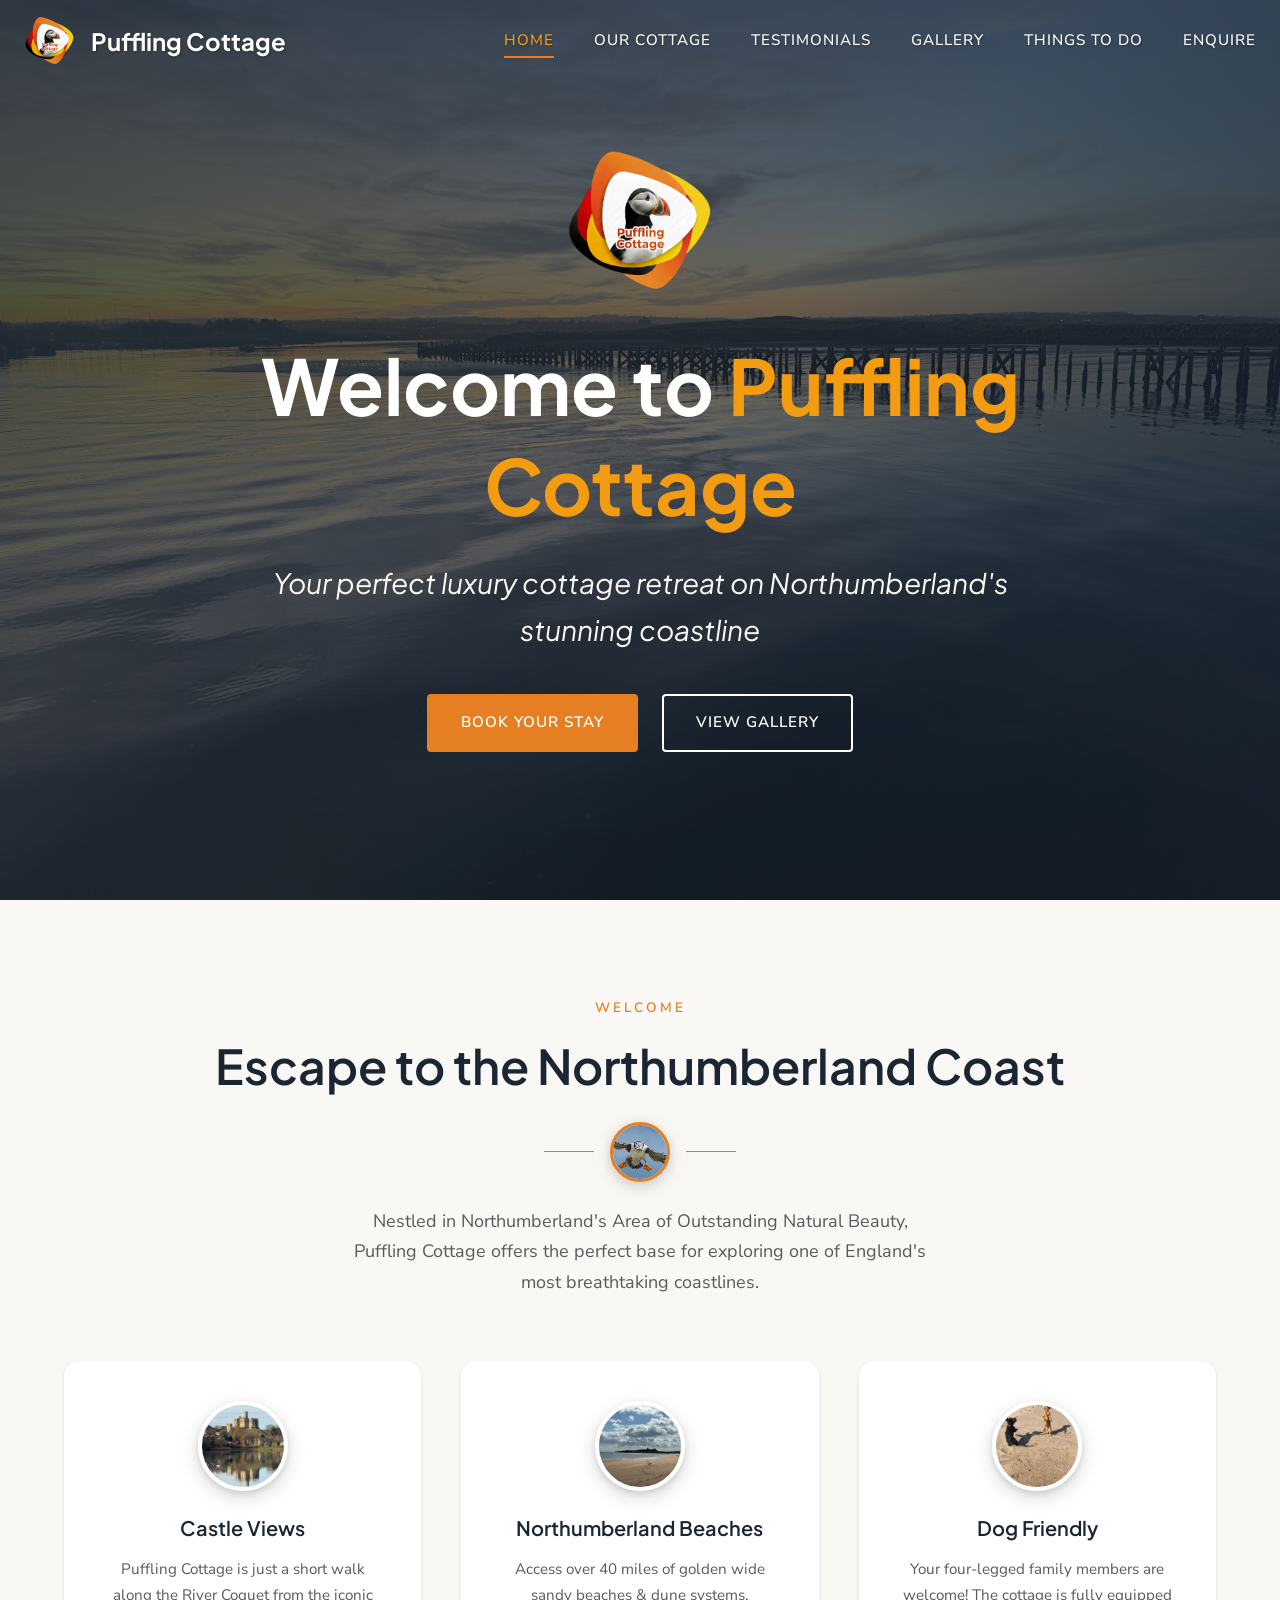
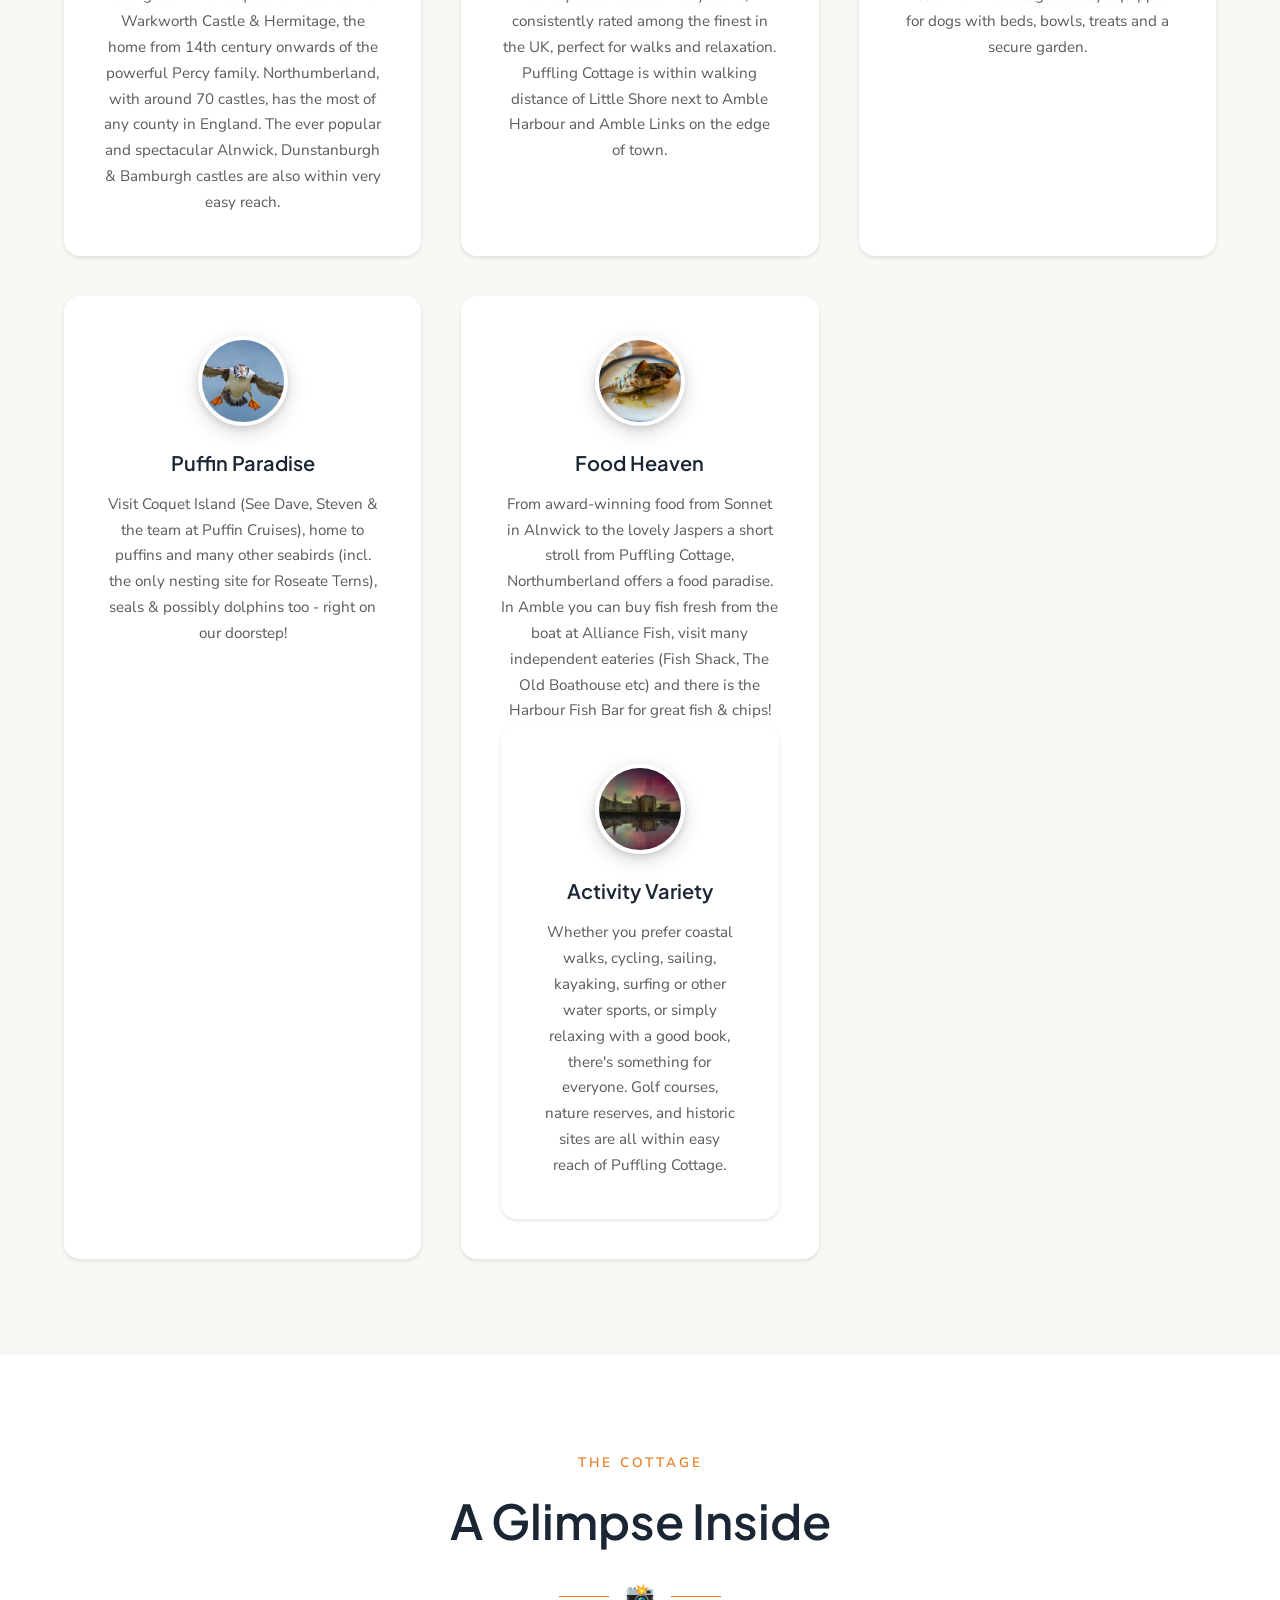
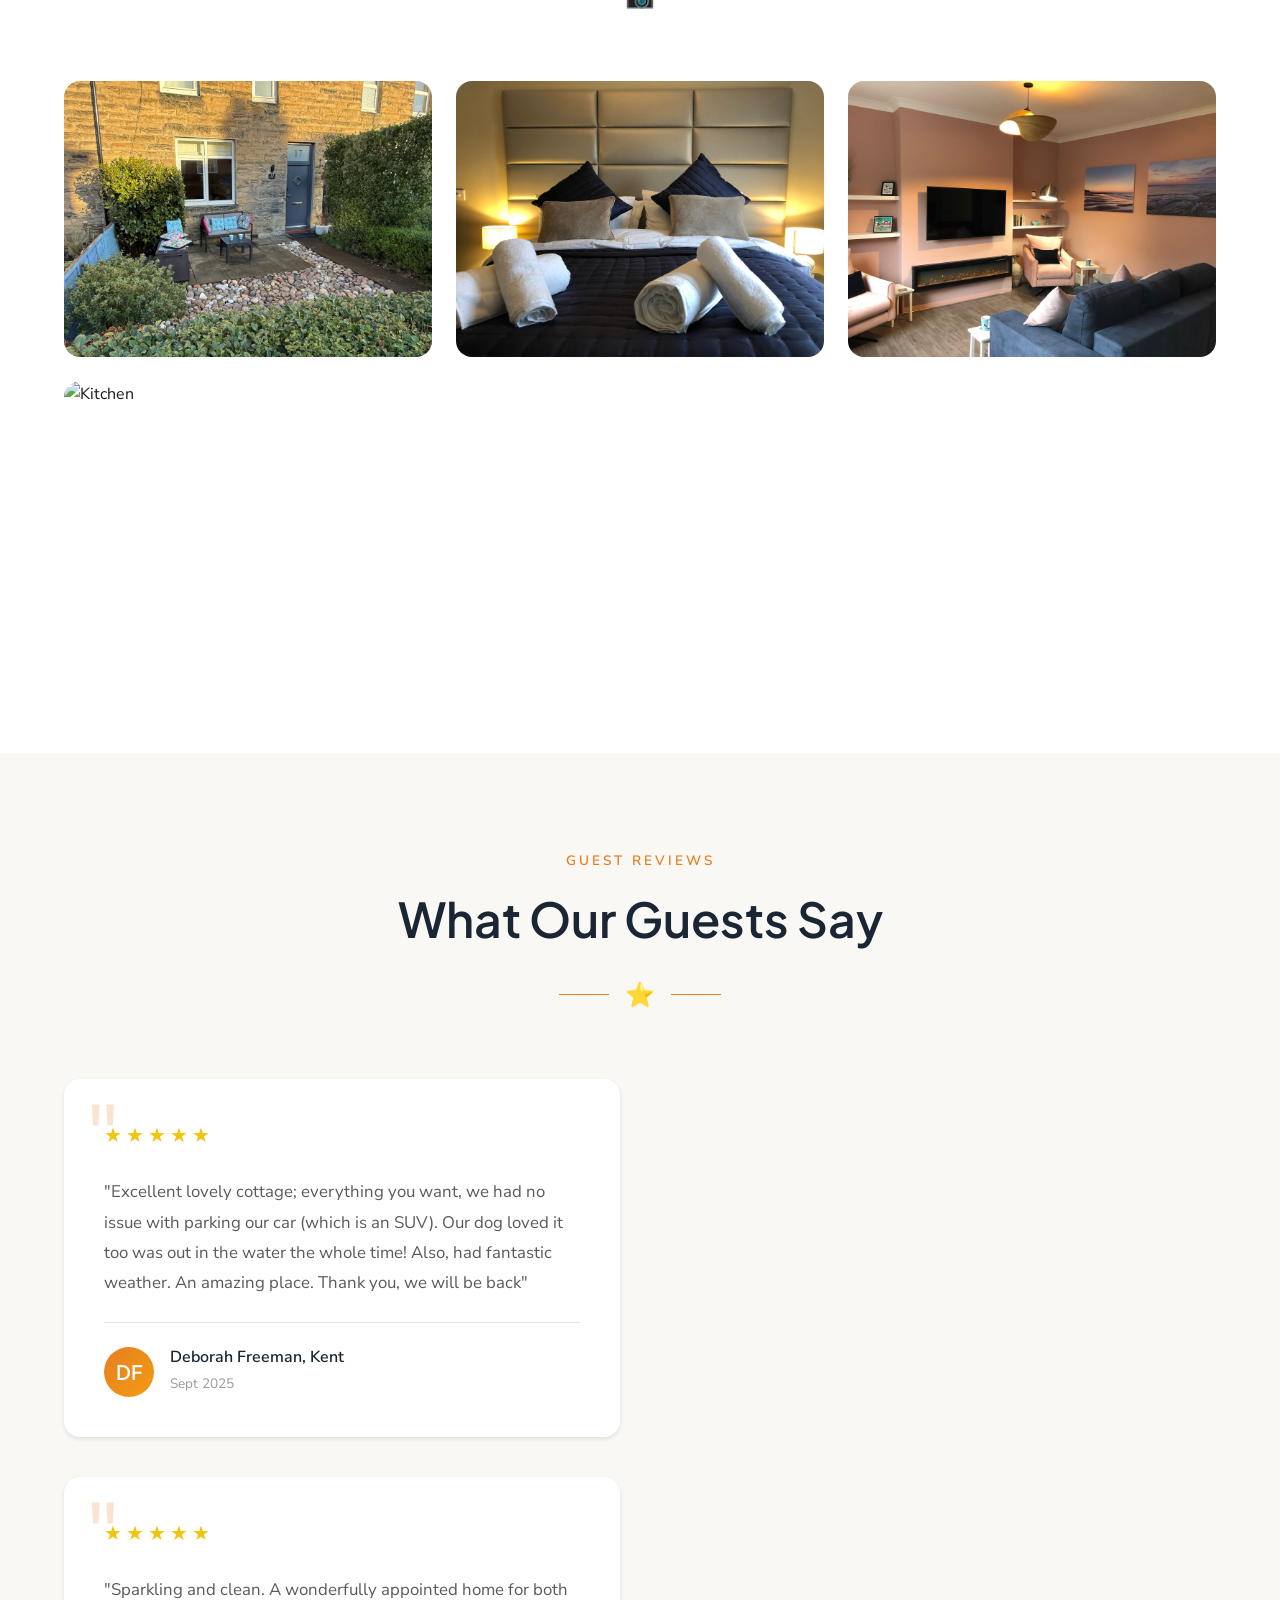
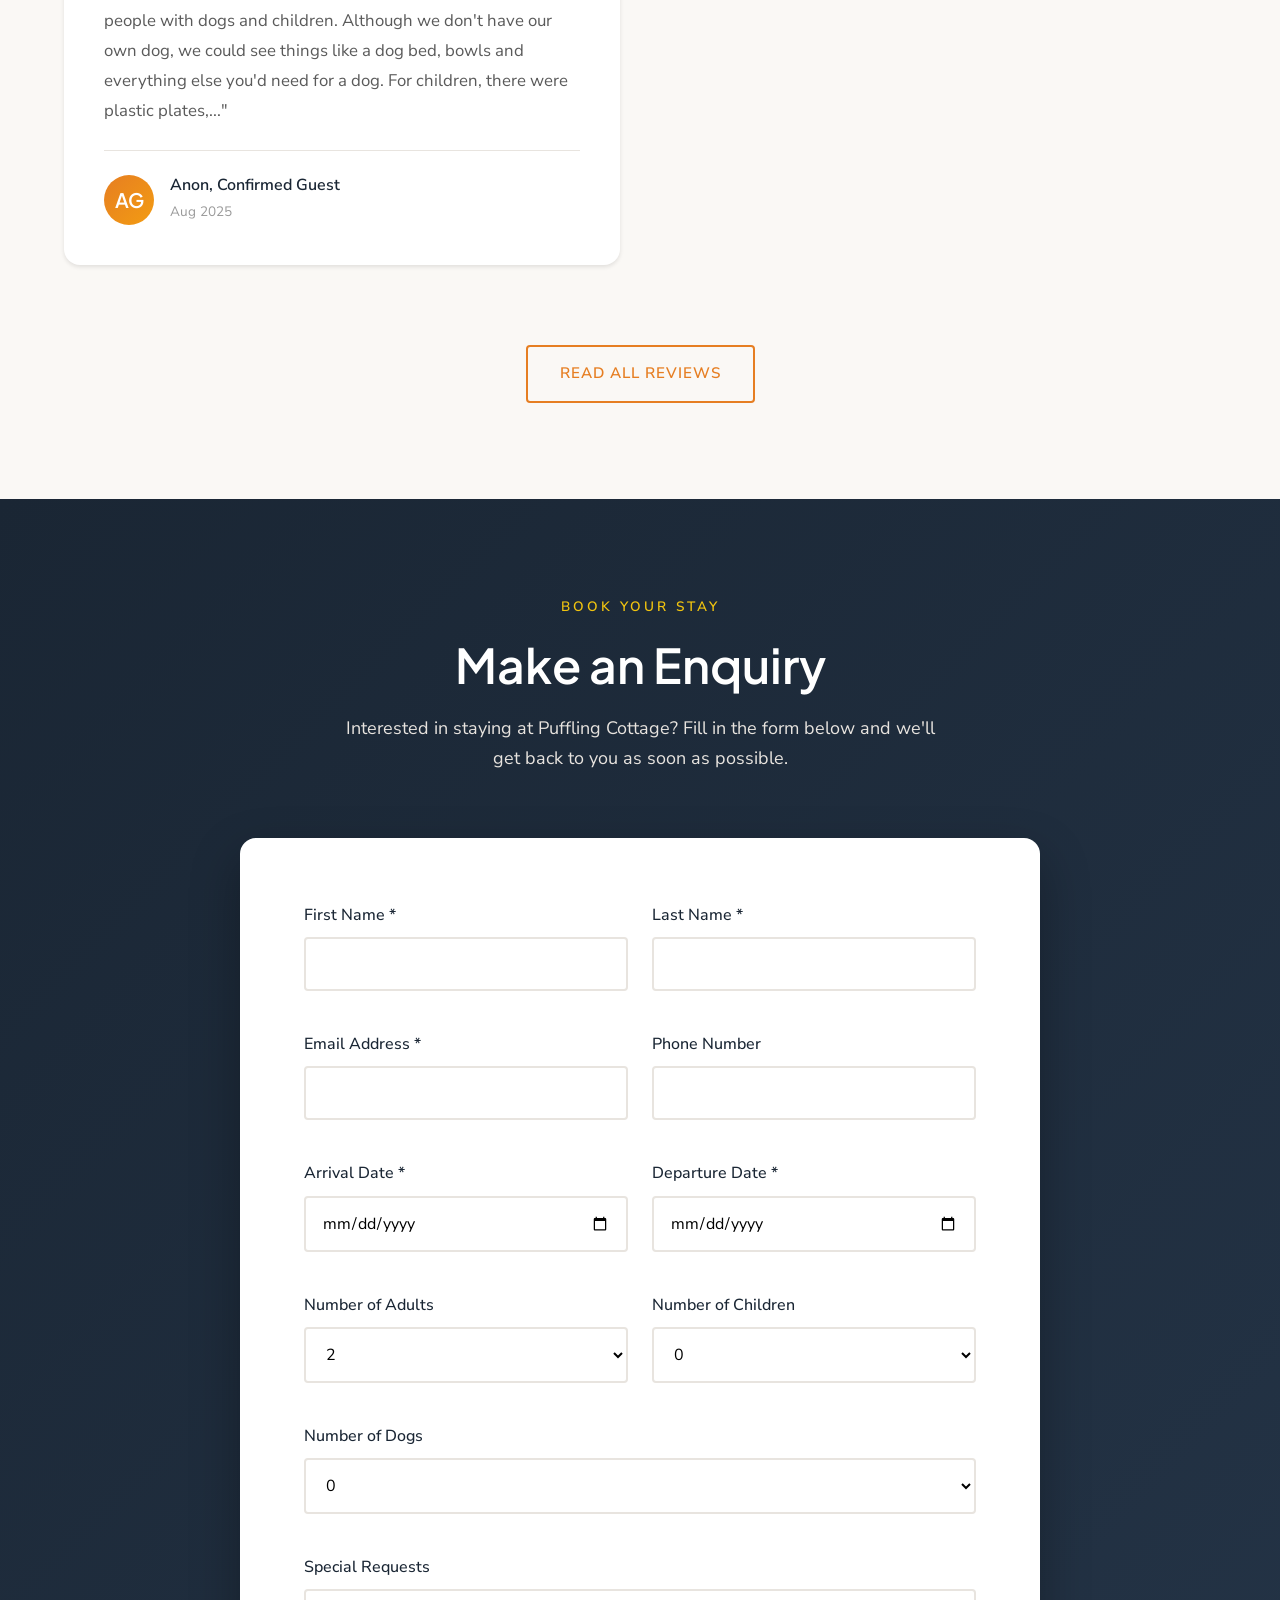
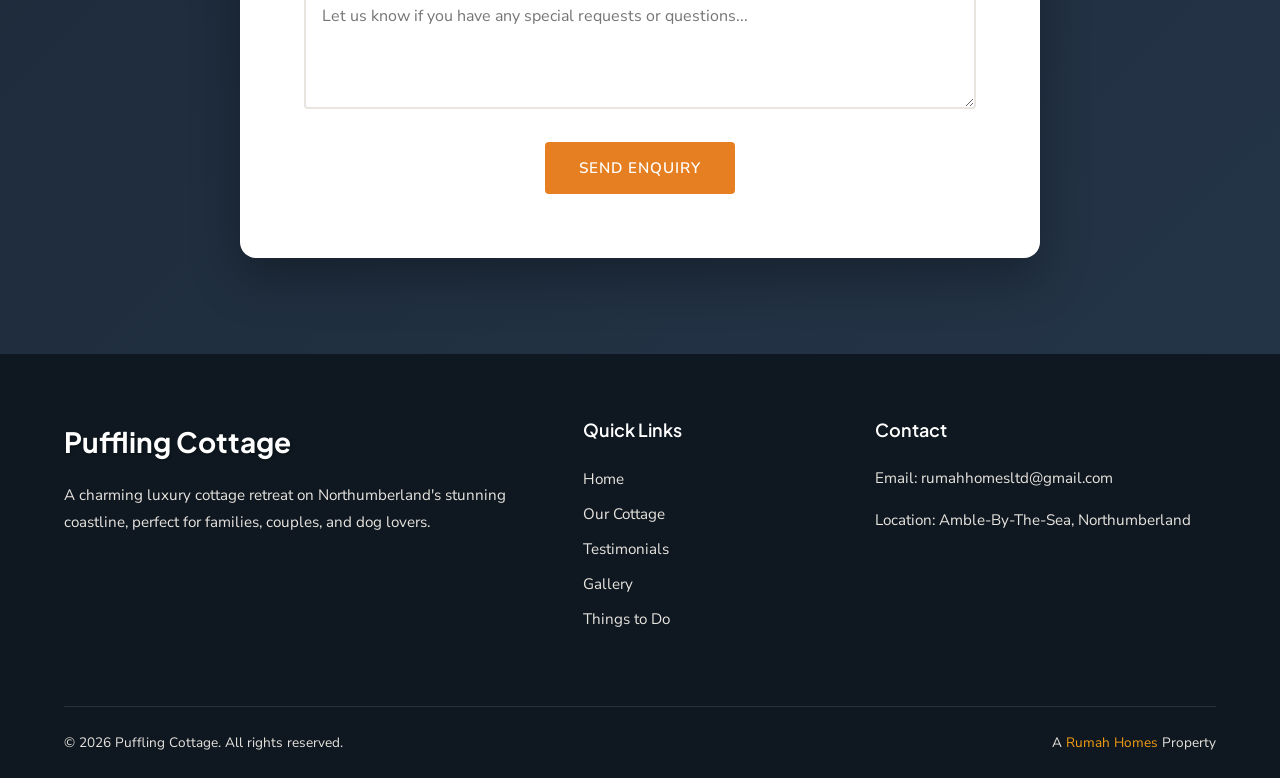
==== commit 4c3ac061: "Update index.html" ====
--- a/index.html
+++ b/index.html
@@ -86,15 +86,15 @@
                         <img src="images/Warkworth_Castle_2.JPG" alt="Castle Views">
                     </div>
                     <h4>Castle Views</h4>
-                    <p>Puffling Cottage is just a short walk along the River Coquet from the iconic Warkworth Castle & Hermitage, the home from 14th century onwards of the powerful Percy family. Northumberland, with around 70 castles, has the most of any county in England. The ever popular and spectacular Dunstanburgh & Bamburgh castles are also within very easy reach.</p>
+                    <p>Puffling Cottage is just a short walk along the River Coquet from the iconic Warkworth Castle & Hermitage, the home from 14th century onwards of the powerful Percy family. Northumberland, with around 70 castles, has the most of any county in England. The ever popular and spectacular Alnwick, Dunstanburgh & Bamburgh castles are also within very easy reach.</p>
                 </div>
                 
                 <div class="feature-card">
                     <div class="feature-icon photo-icon">
                         <img src="images/Pristine_Beaches_Image_1.JPG" alt="Pristine Beaches">
                     </div>
-                    <h4>Pristine Beaches</h4>
-                    <p>Access over 40 miles of golden wide sandy beaches & dune systems, consistently rated among the finest in the UK, perfect for walks and relaxation.</p>
+                    <h4>Northumberland Beaches</h4>
+                    <p>Access over 40 miles of golden wide sandy beaches & dune systems, consistently rated among the finest in the UK, perfect for walks and relaxation. Puffling Cottage is within walking distance of Little Shore next to Amble Harbour and Amble Links on the edge of town.</p>
                 </div>
                 
                 <div class="feature-card">
@@ -110,23 +110,22 @@
                         <img src="images/Puffin_Paradise_Image_1.JPG" alt="Puffin Paradise">
                     </div>
                     <h4>Puffin Paradise</h4>
-                    <p>Visit Coquet Island, home to puffins and many other seabirds (incl. the only nesting site for Roseate Terns), seals & possibly dolphins too - right on our doorstep!</p>
-                </div>
-                
-                <div class="feature-card">
-                    <div class="feature-icon photo-icon">
-                        <img src="images/Jaspers_4.JPG" alt="Food Heaven">
+                    <p>Visit Coquet Island (See Dave, Steven & the team at Puffin Cruises), home to puffins and many other seabirds (incl. the only nesting site for Roseate Terns), seals & possibly dolphins too - right on our doorstep!</p>
+                </div>
+                
+                <div class="feature-card">
+                    <div class="feature-icon photo-icon">
+                        <img src="images/Jaspers_4.jpeg" alt="Food Heaven">
                     </div>
                     <h4>Food Heaven</h4>
-                    <p>From award-winning food from Sonnet in Alnwick to the lovely Jaspers in Amble & the famous Craster kippers, Northumberland offers a foodie paradise. Discover cosy gastropubs, artisan bakeries, and fresh local seafood throughout the region.</p>
-                </div>
+                    <p>From award-winning food from Sonnet in Alnwick to the lovely Jaspers a short stroll from Puffling Cottage, Northumberland offers a food paradise. In Amble you can buy fish fresh from the boat at Alliance Fish, visit many independent eateries (Fish  Shack, The Old Boathouse etc) and there is the Harbour Fish Bar for great fish & chips!
                 
                 <div class="feature-card">
                     <div class="feature-icon photo-icon">
                         <img src="images/Aurora_1.JPG" alt="Activity Variety">
                     </div>
                     <h4>Activity Variety</h4>
-                    <p>Whether you prefer coastal walks, cycling, water sports, or simply relaxing with a good book, there's something for everyone. Golf courses, nature reserves, and historic sites are all within easy reach.</p>
+                    <p>Whether you prefer coastal walks, cycling, sailing, kayaking, surfing or other water sports, or simply relaxing with a good book, there's something for everyone. Golf courses, nature reserves, and historic sites are all within easy reach of Puffling Cottage.</p>
                 </div>
             </div>
         </div>
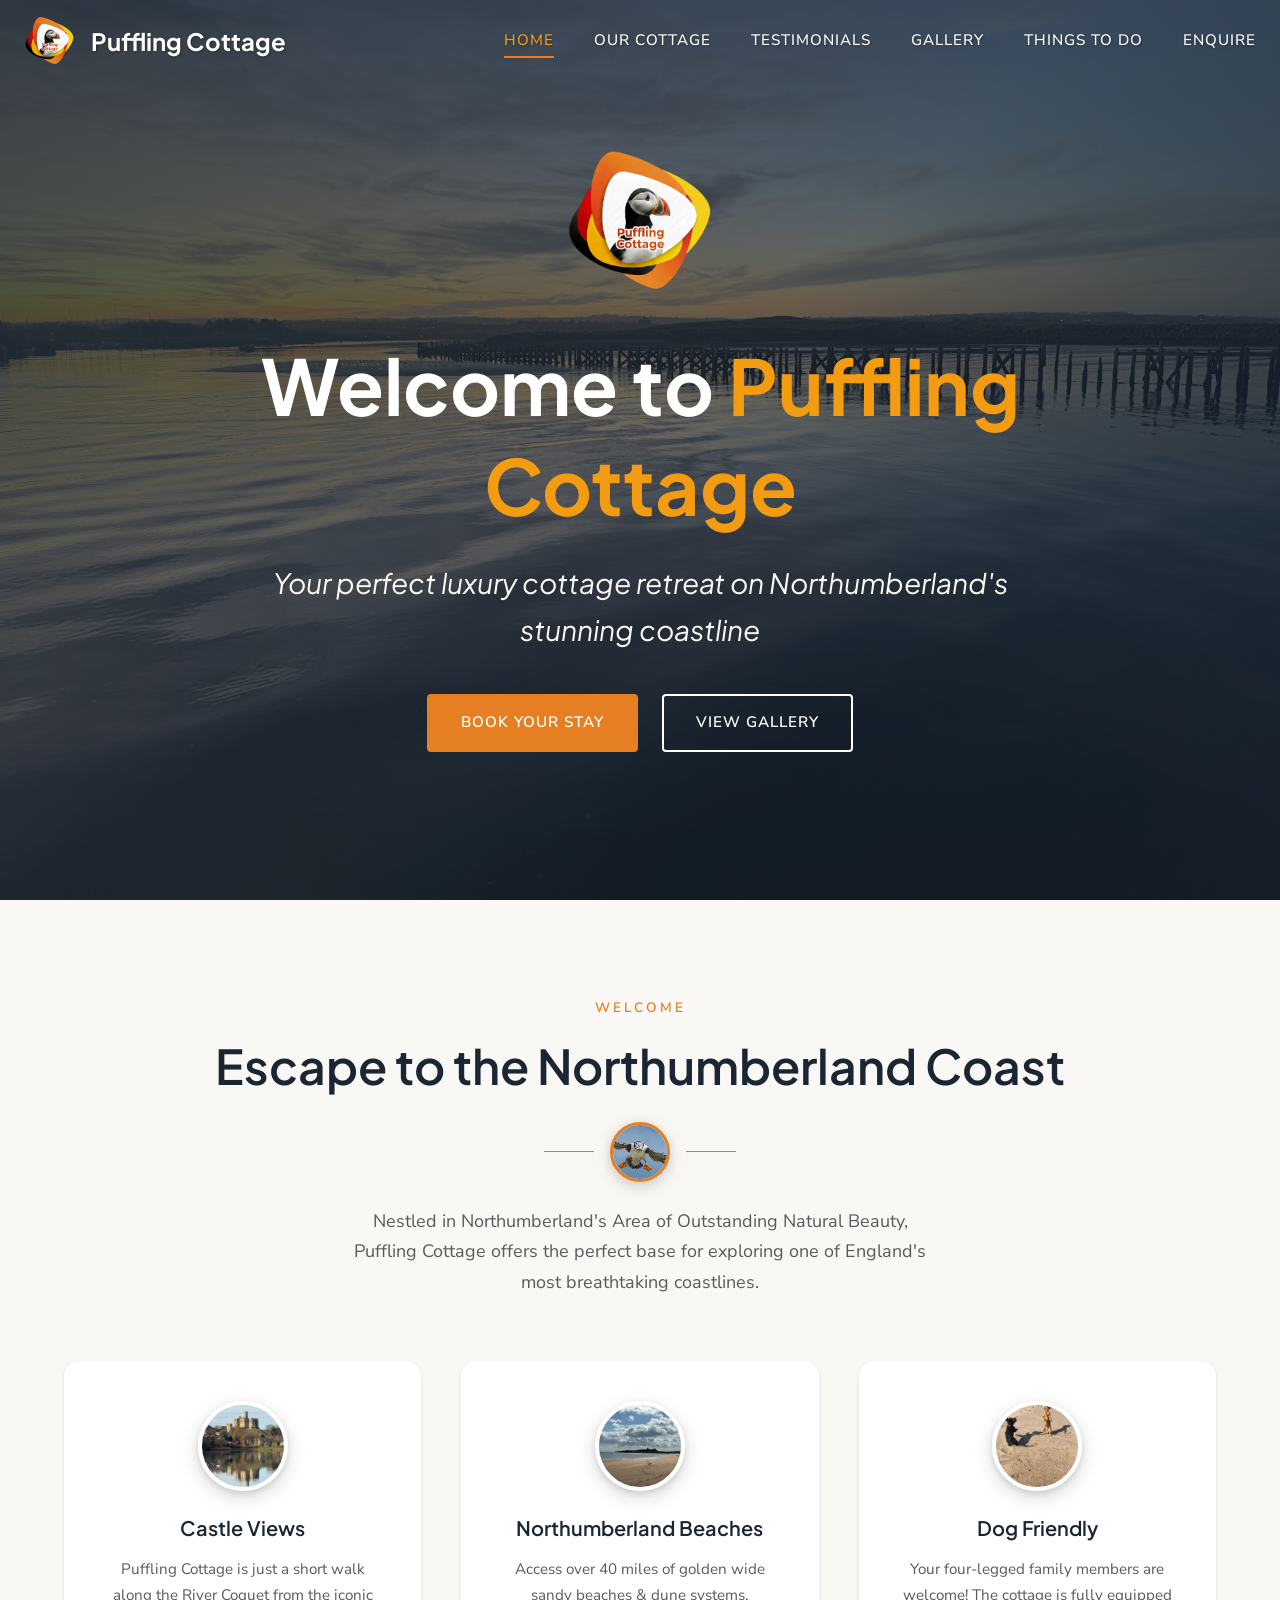
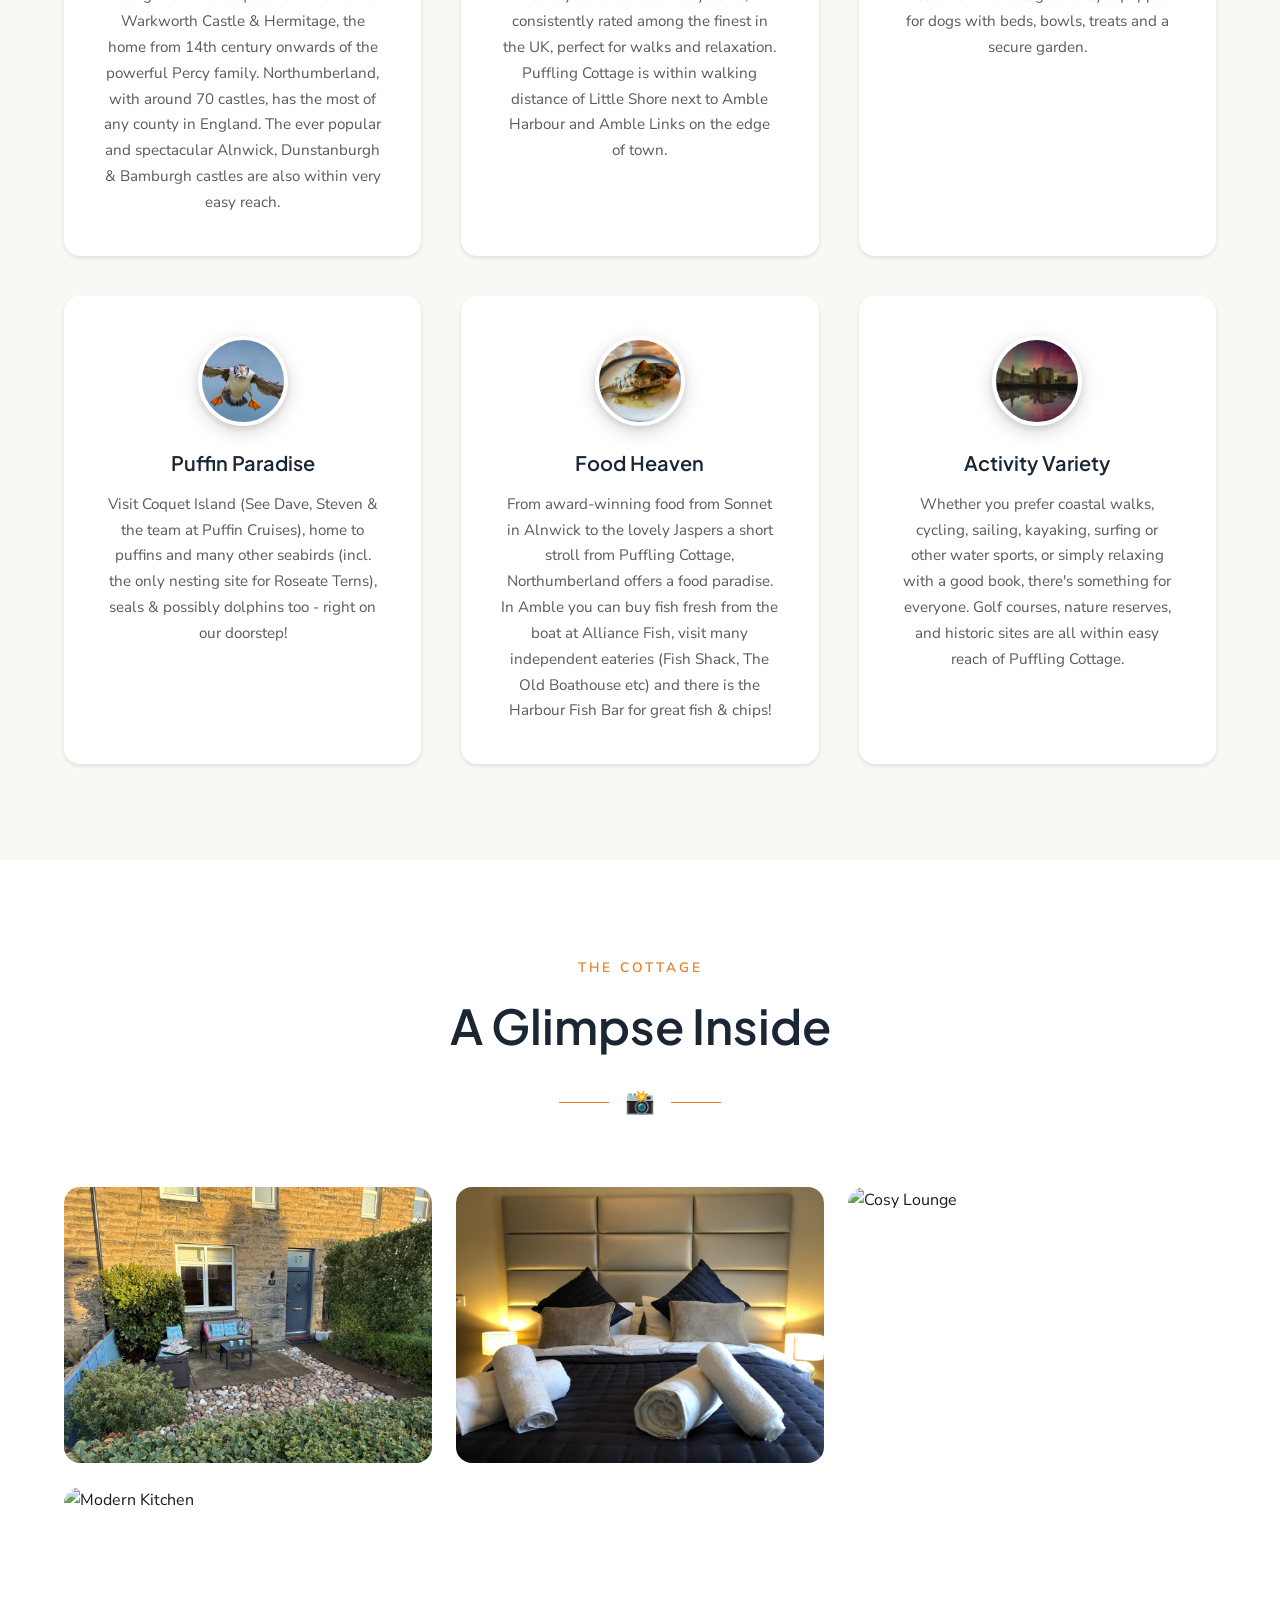
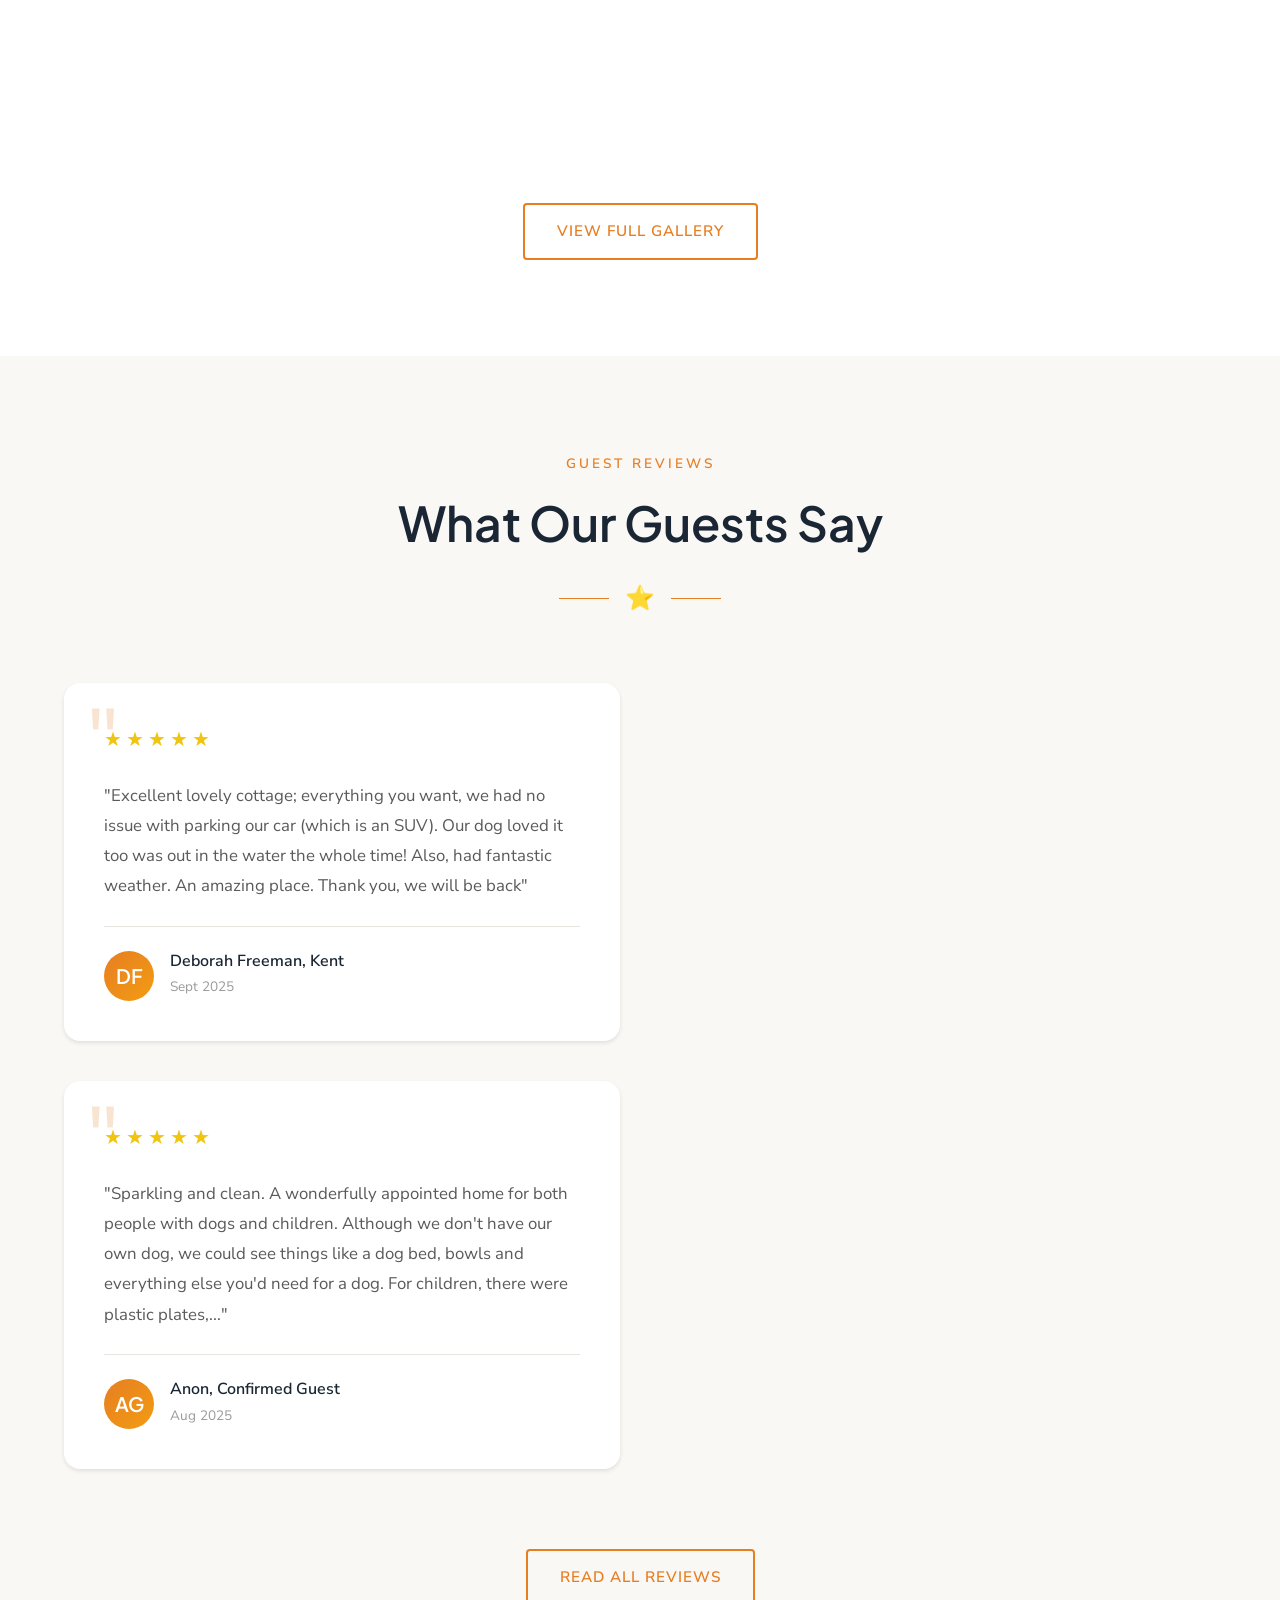
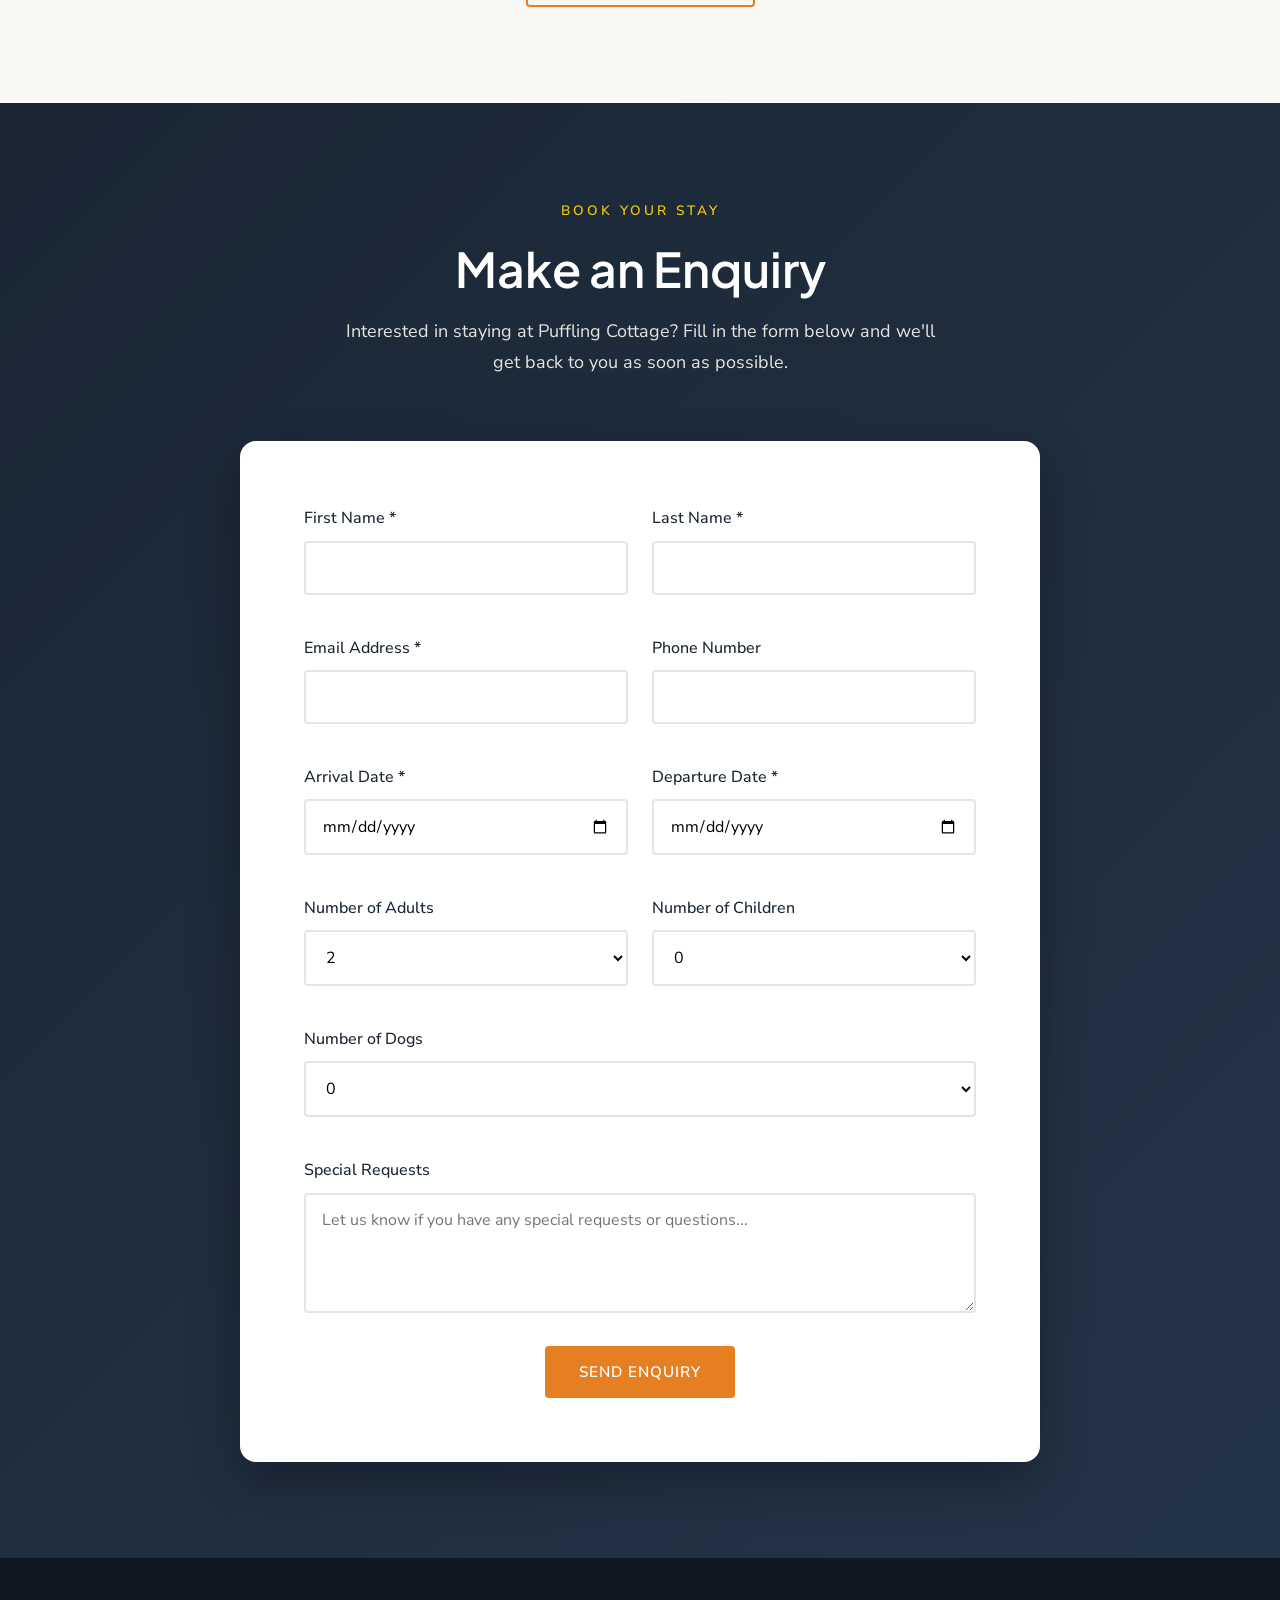
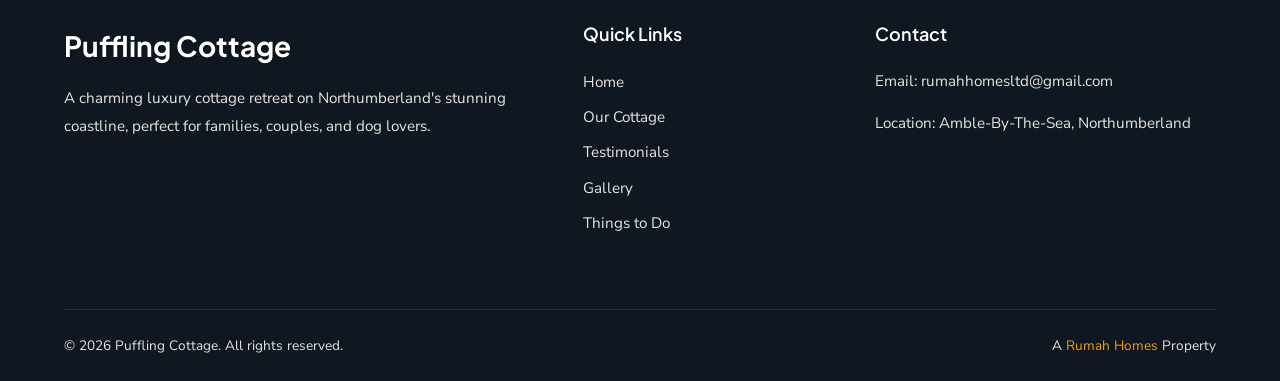
==== commit d670de2a: "Update index.html" ====
--- a/index.html
+++ b/index.html
@@ -118,7 +118,8 @@
                         <img src="images/Jaspers_4.jpeg" alt="Food Heaven">
                     </div>
                     <h4>Food Heaven</h4>
-                    <p>From award-winning food from Sonnet in Alnwick to the lovely Jaspers a short stroll from Puffling Cottage, Northumberland offers a food paradise. In Amble you can buy fish fresh from the boat at Alliance Fish, visit many independent eateries (Fish  Shack, The Old Boathouse etc) and there is the Harbour Fish Bar for great fish & chips!
+                    <p>From award-winning food from Sonnet in Alnwick to the lovely Jaspers a short stroll from Puffling Cottage, Northumberland offers a food paradise. In Amble you can buy fish fresh from the boat at Alliance Fish, visit many independent eateries (Fish Shack, The Old Boathouse etc) and there is the Harbour Fish Bar for great fish & chips!</p>
+                </div>
                 
                 <div class="feature-card">
                     <div class="feature-icon photo-icon">
@@ -157,19 +158,23 @@
                     </div>
                 </div>
                 
-                <div class="gallery-item" data-lightbox="images/Living_Room_1.JPG" data-caption="Living Room">
-                    <img src="images/Living_Room_1.JPG" alt="Living Room">
+                <div class="gallery-item" data-lightbox="images/Lounge_1.JPG" data-caption="Cosy Lounge">
+                    <img src="images/Lounge_1.JPG" alt="Cosy Lounge">
                     <div class="gallery-item-overlay">
-                        <span class="gallery-item-caption">Living Room</span>
-                    </div>
-                </div>
-                
-                <div class="gallery-item" data-lightbox="images/Kitchen_2.JPG" data-caption="Kitchen">
-                    <img src="images/Kitchen_2.JPG" alt="Kitchen">
+                        <span class="gallery-item-caption">Cosy Lounge</span>
+                    </div>
+                </div>
+                
+                <div class="gallery-item" data-lightbox="images/Kitchen_3.JPG" data-caption="Modern Kitchen">
+                    <img src="images/Kitchen_3.JPG" alt="Modern Kitchen">
                     <div class="gallery-item-overlay">
-                        <span class="gallery-item-caption">Kitchen</span>
-                    </div>
-                </div>
+                        <span class="gallery-item-caption">Modern Kitchen</span>
+                    </div>
+                </div>
+            </div>
+            
+            <div class="text-center mt-3">
+                <a href="gallery.html" class="btn btn-outline">View Full Gallery</a>
             </div>
         </div>
     </section>
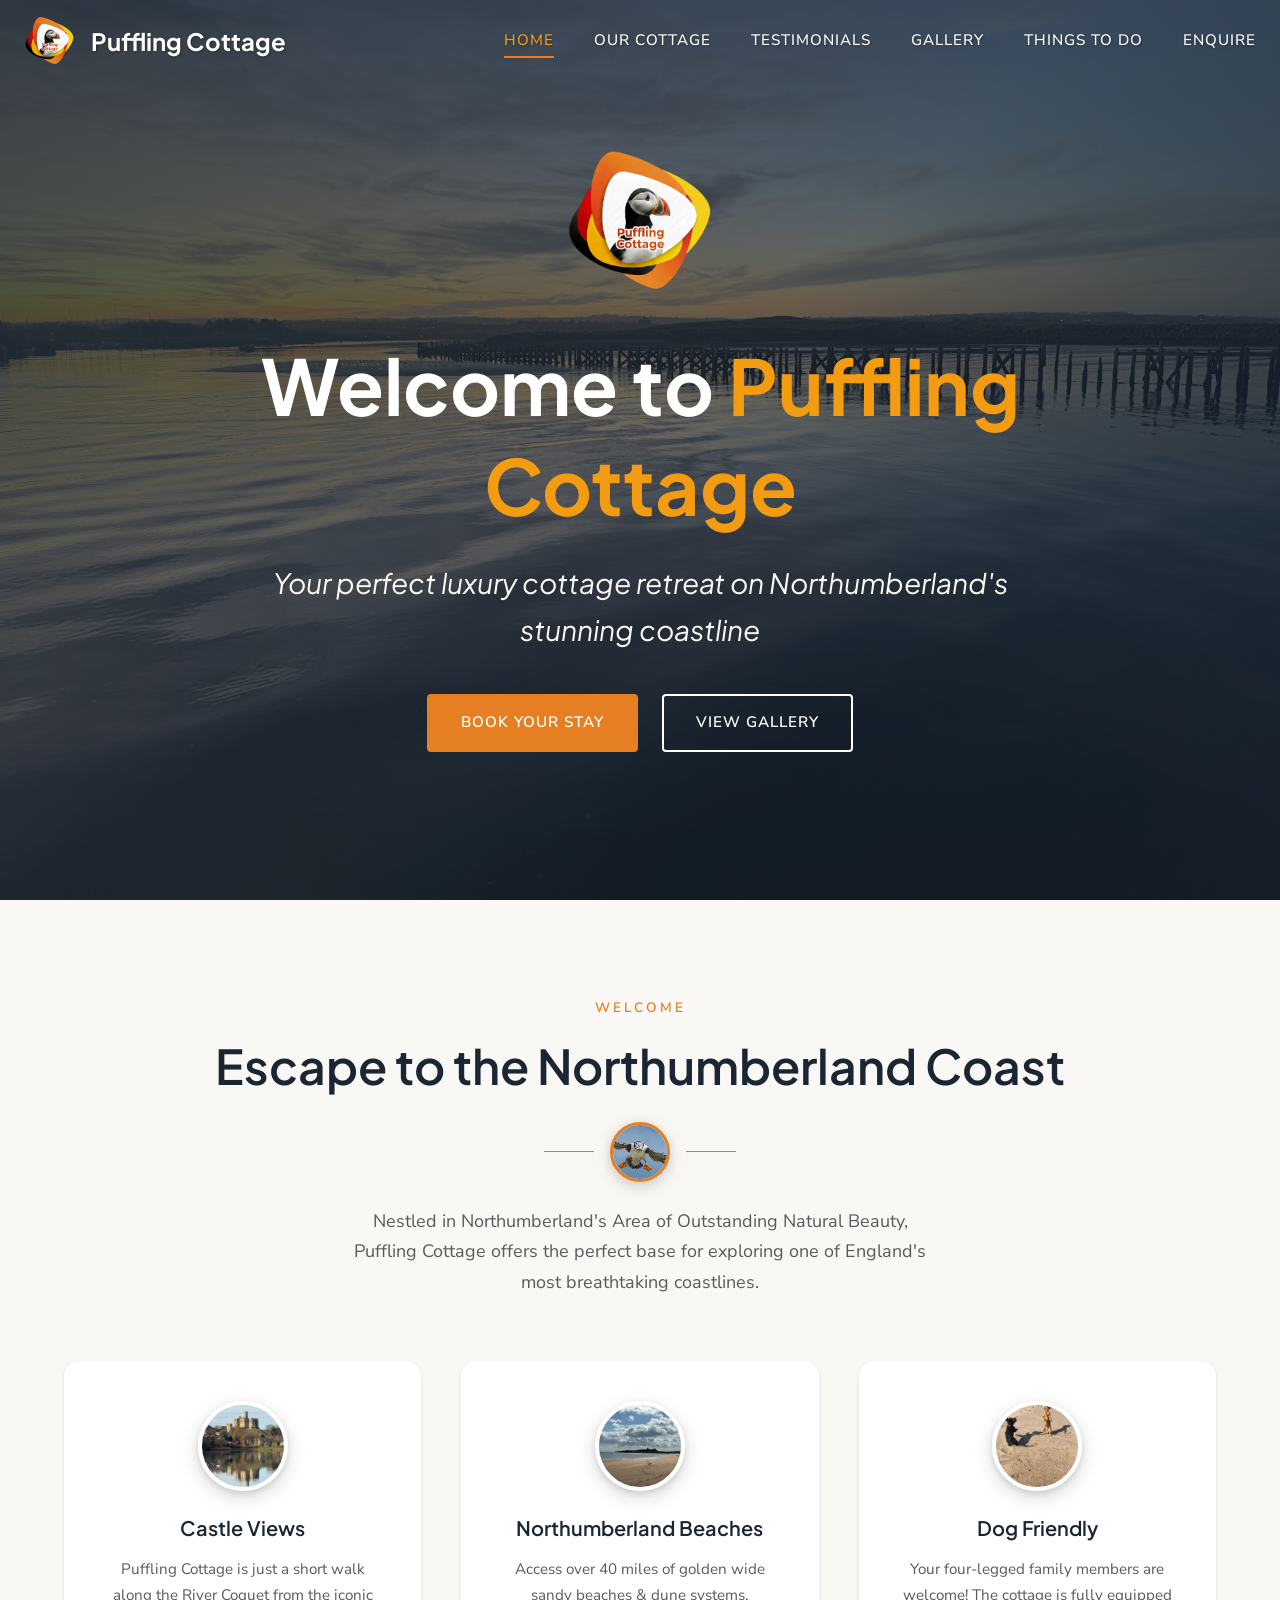
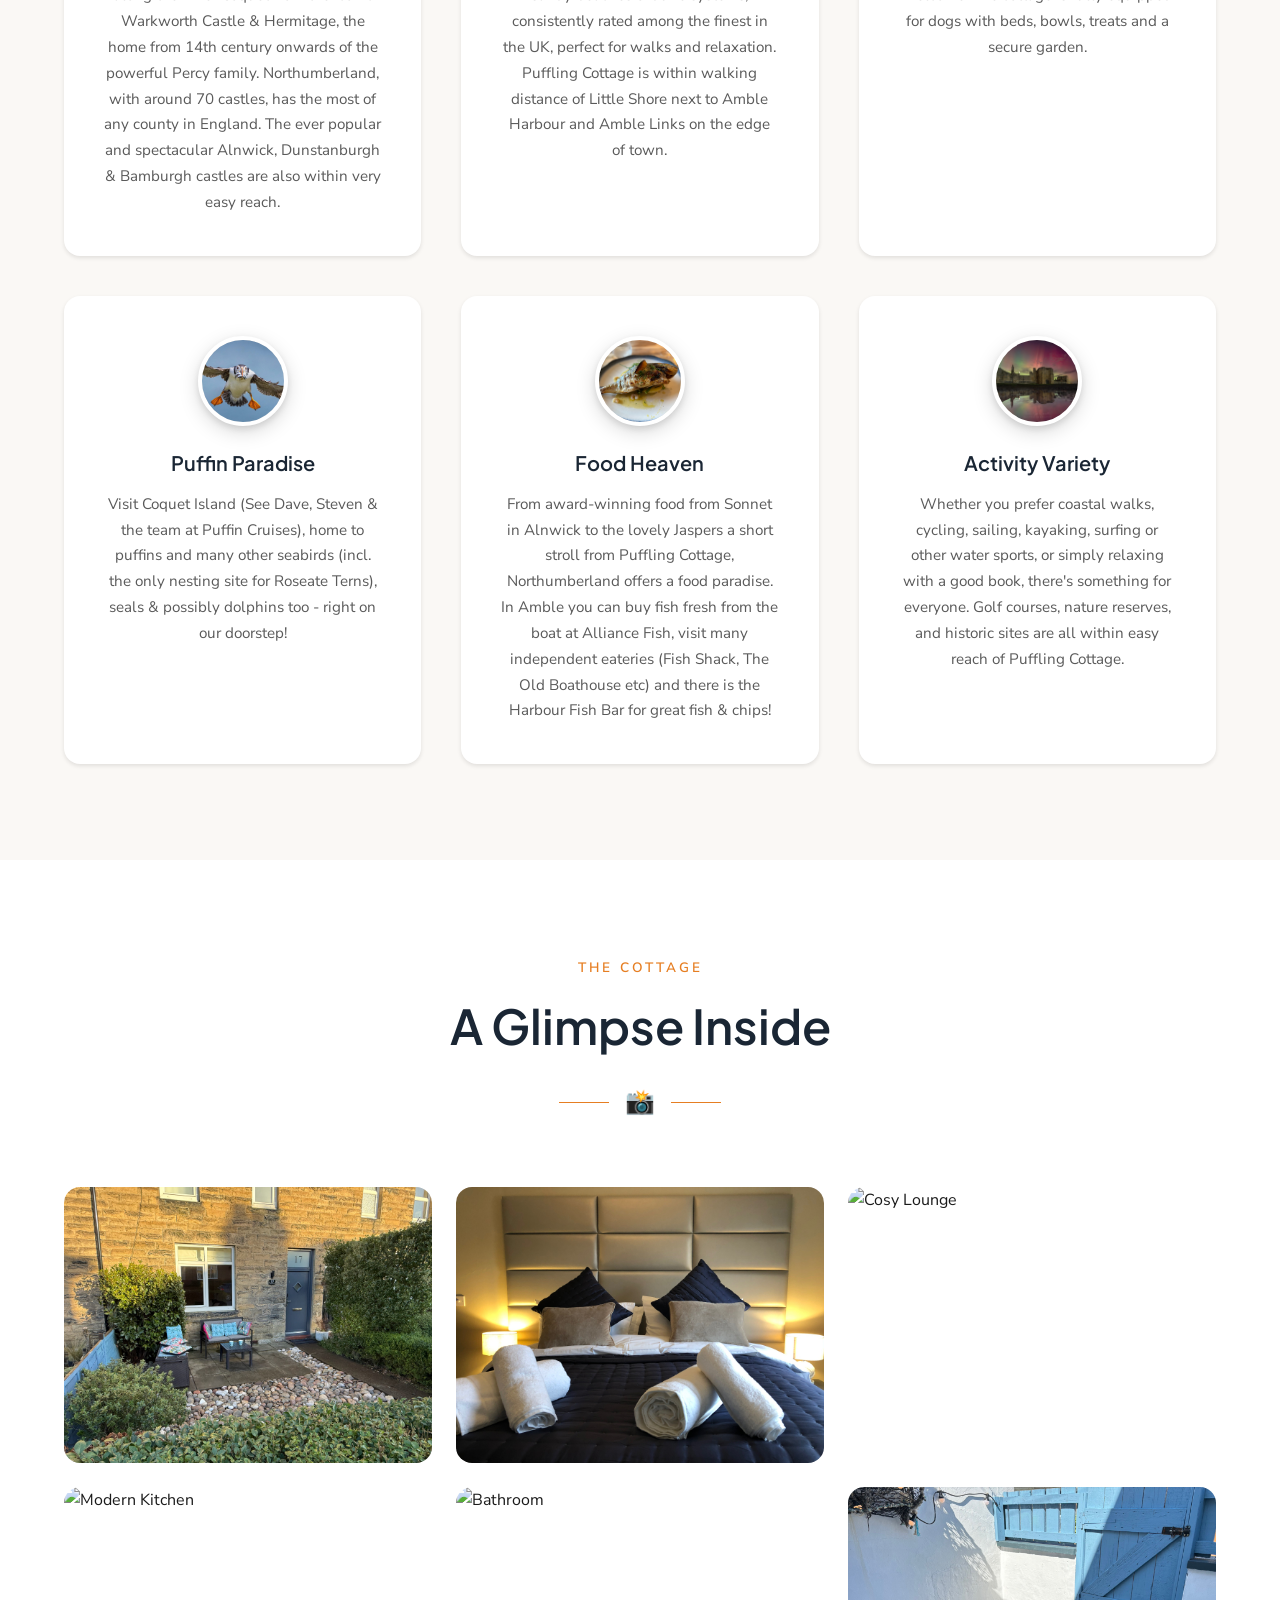
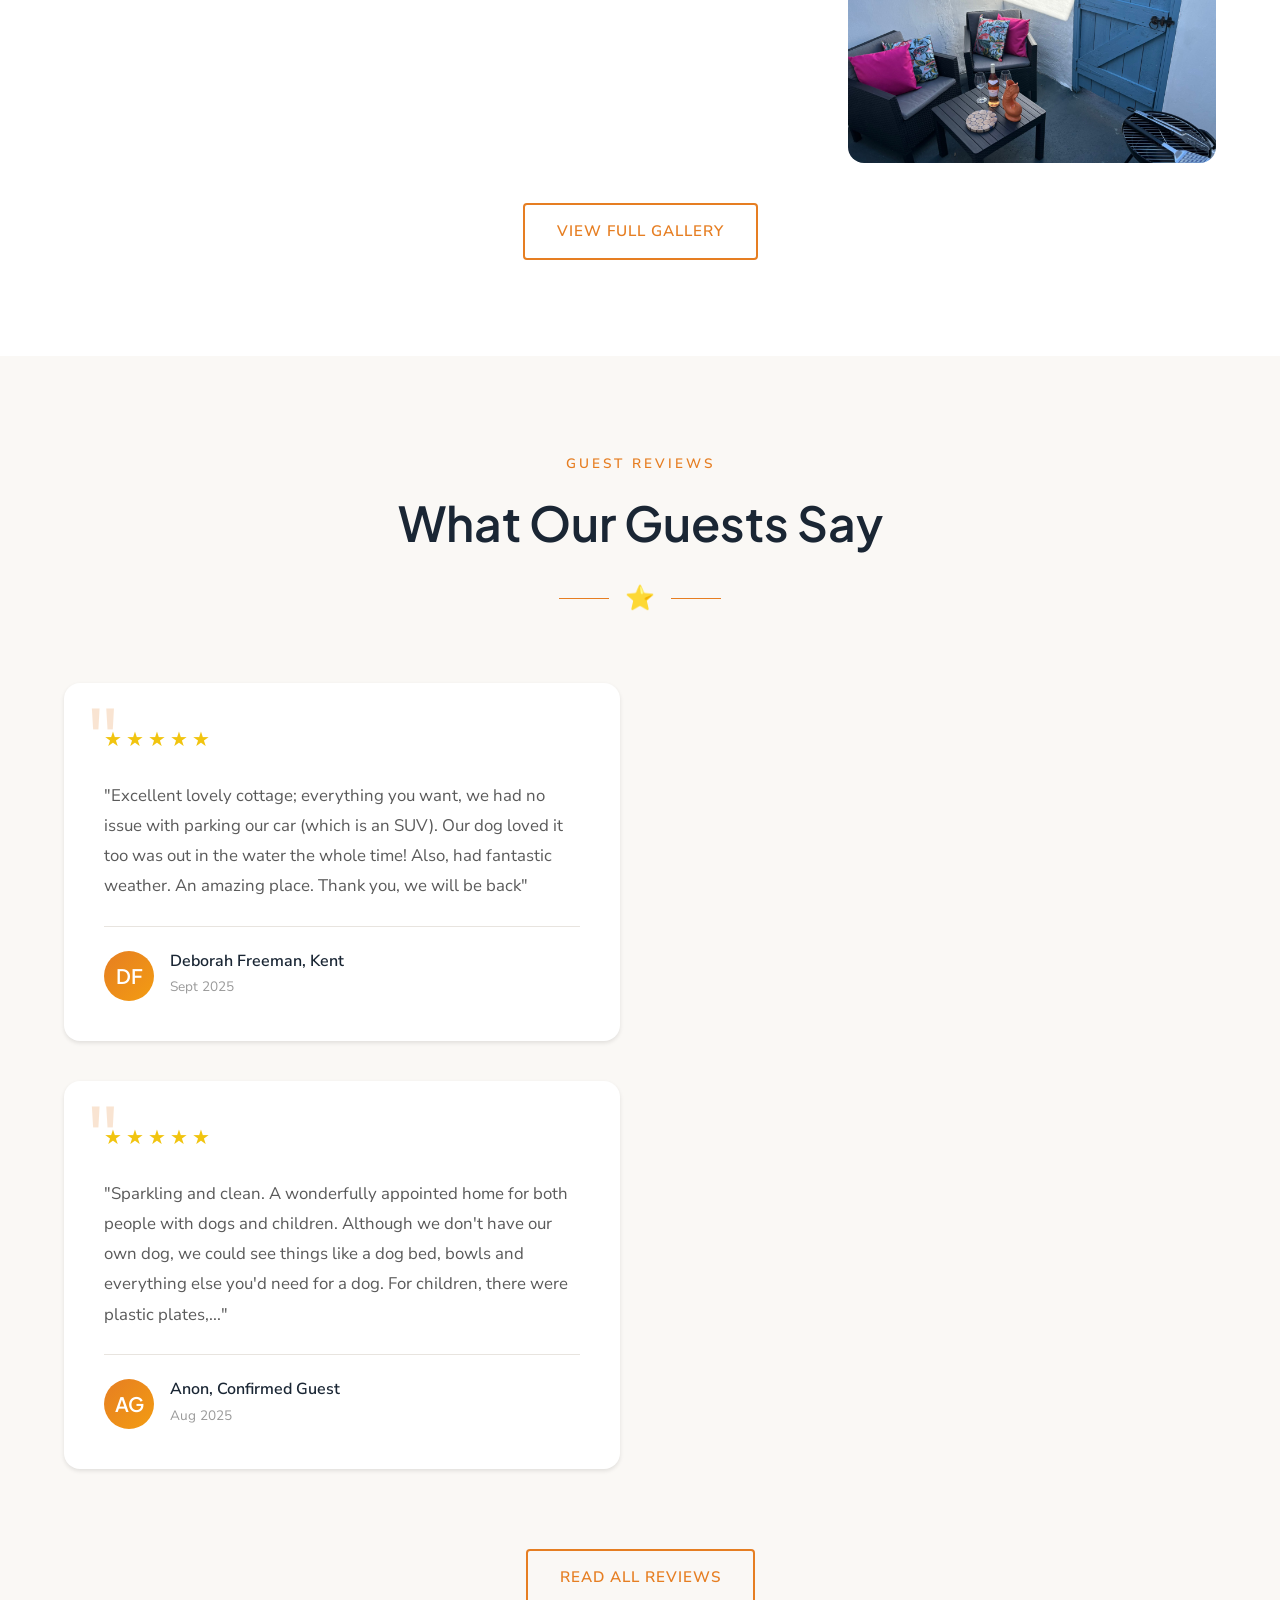
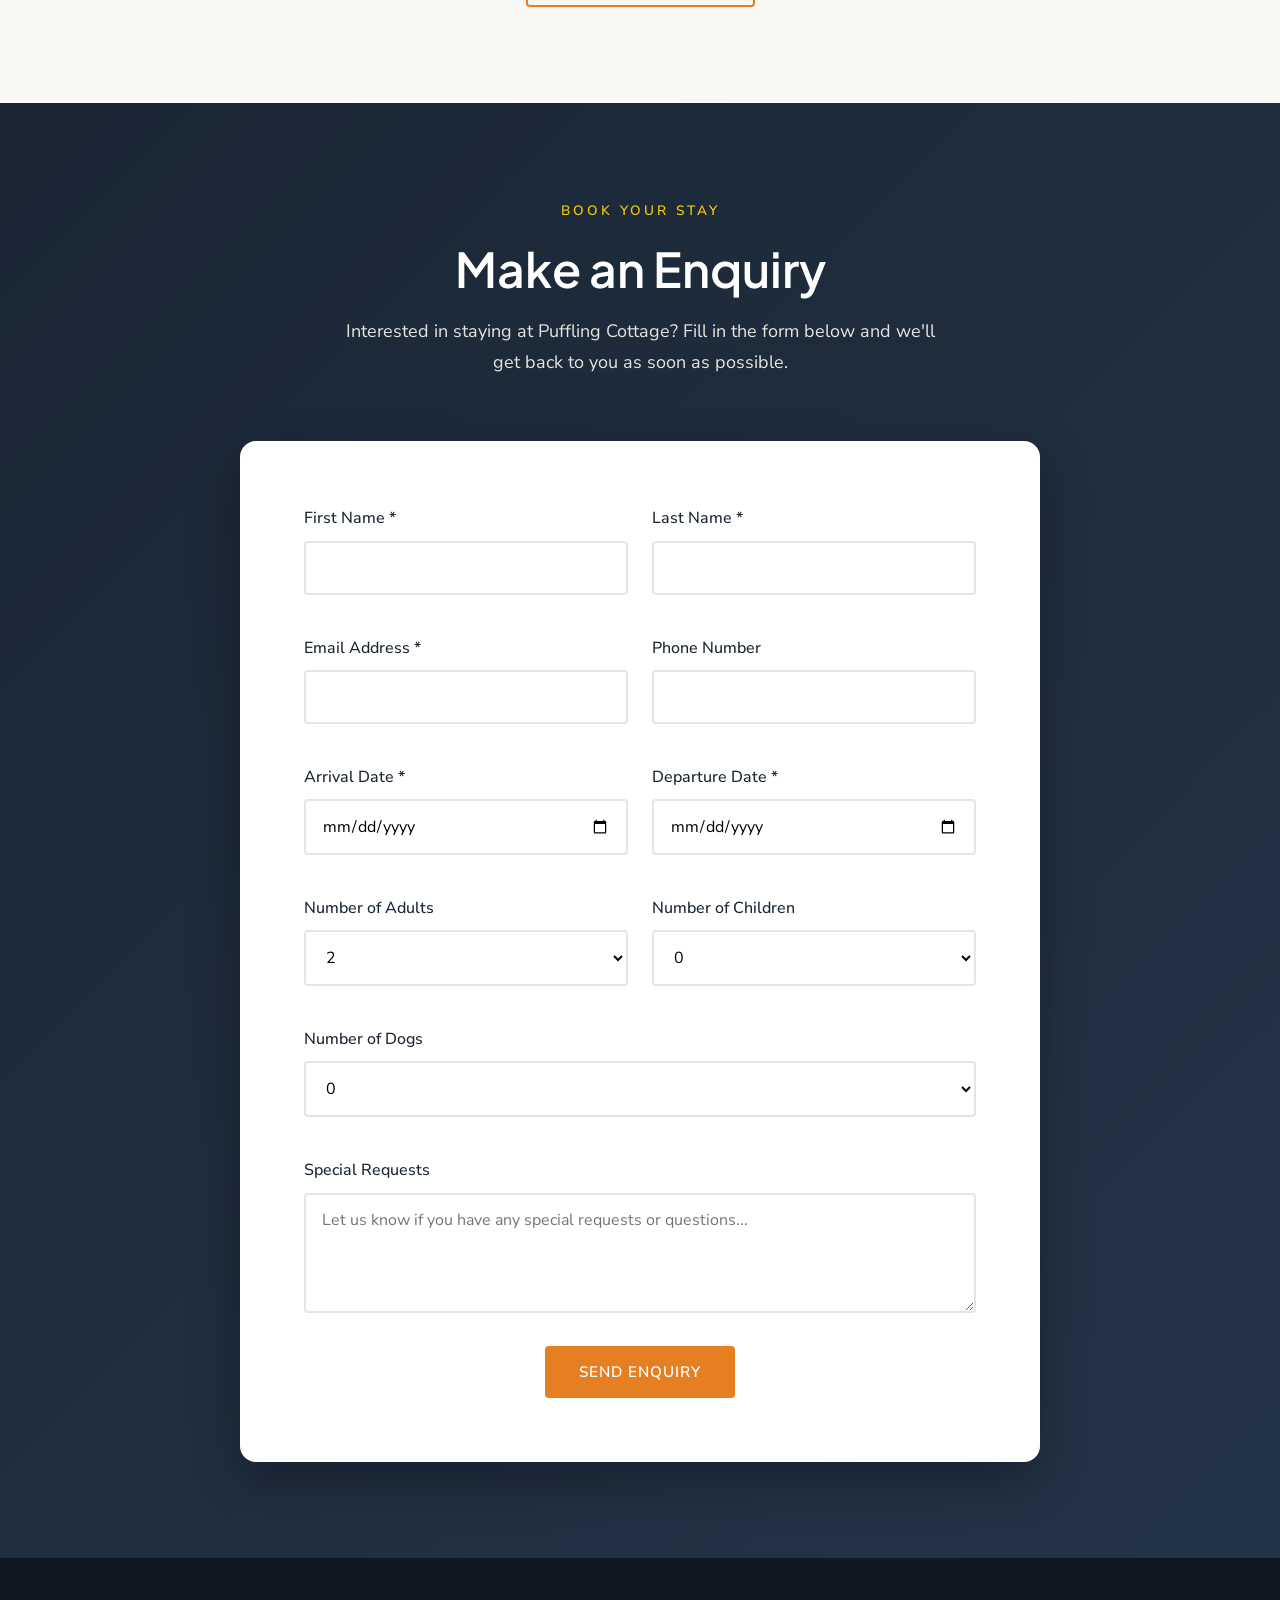
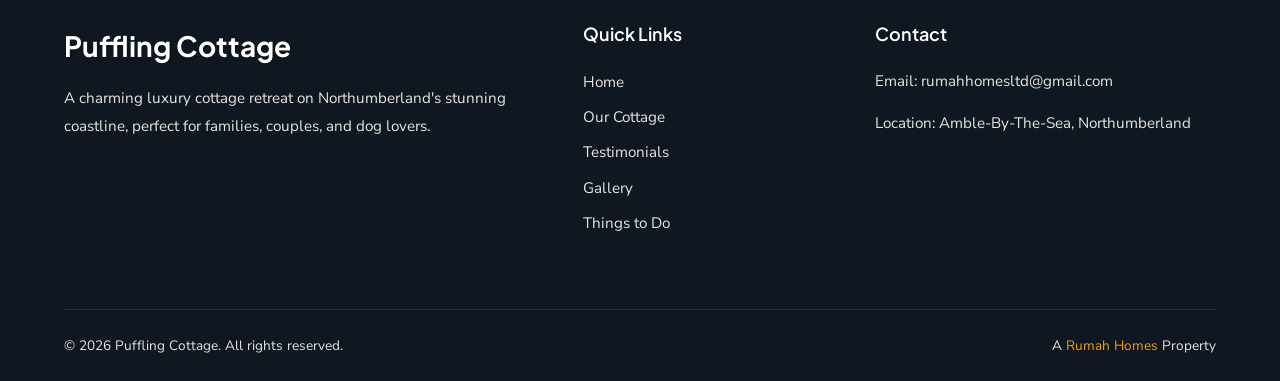
==== commit 2f31b9ba: "Update index.html" ====
--- a/index.html
+++ b/index.html
@@ -171,6 +171,20 @@
                         <span class="gallery-item-caption">Modern Kitchen</span>
                     </div>
                 </div>
+                
+                <div class="gallery-item" data-lightbox="images/Bathroom_1.JPG" data-caption="Bathroom">
+                    <img src="images/Bathroom_1.JPG" alt="Bathroom">
+                    <div class="gallery-item-overlay">
+                        <span class="gallery-item-caption">Bathroom</span>
+                    </div>
+                </div>
+                
+                <div class="gallery-item" data-lightbox="images/Back_Garden_1.jpeg" data-caption="Private Garden">
+                    <img src="images/Back_Garden_1.jpeg" alt="Private Garden">
+                    <div class="gallery-item-overlay">
+                        <span class="gallery-item-caption">Private Garden</span>
+                    </div>
+                </div>
             </div>
             
             <div class="text-center mt-3">
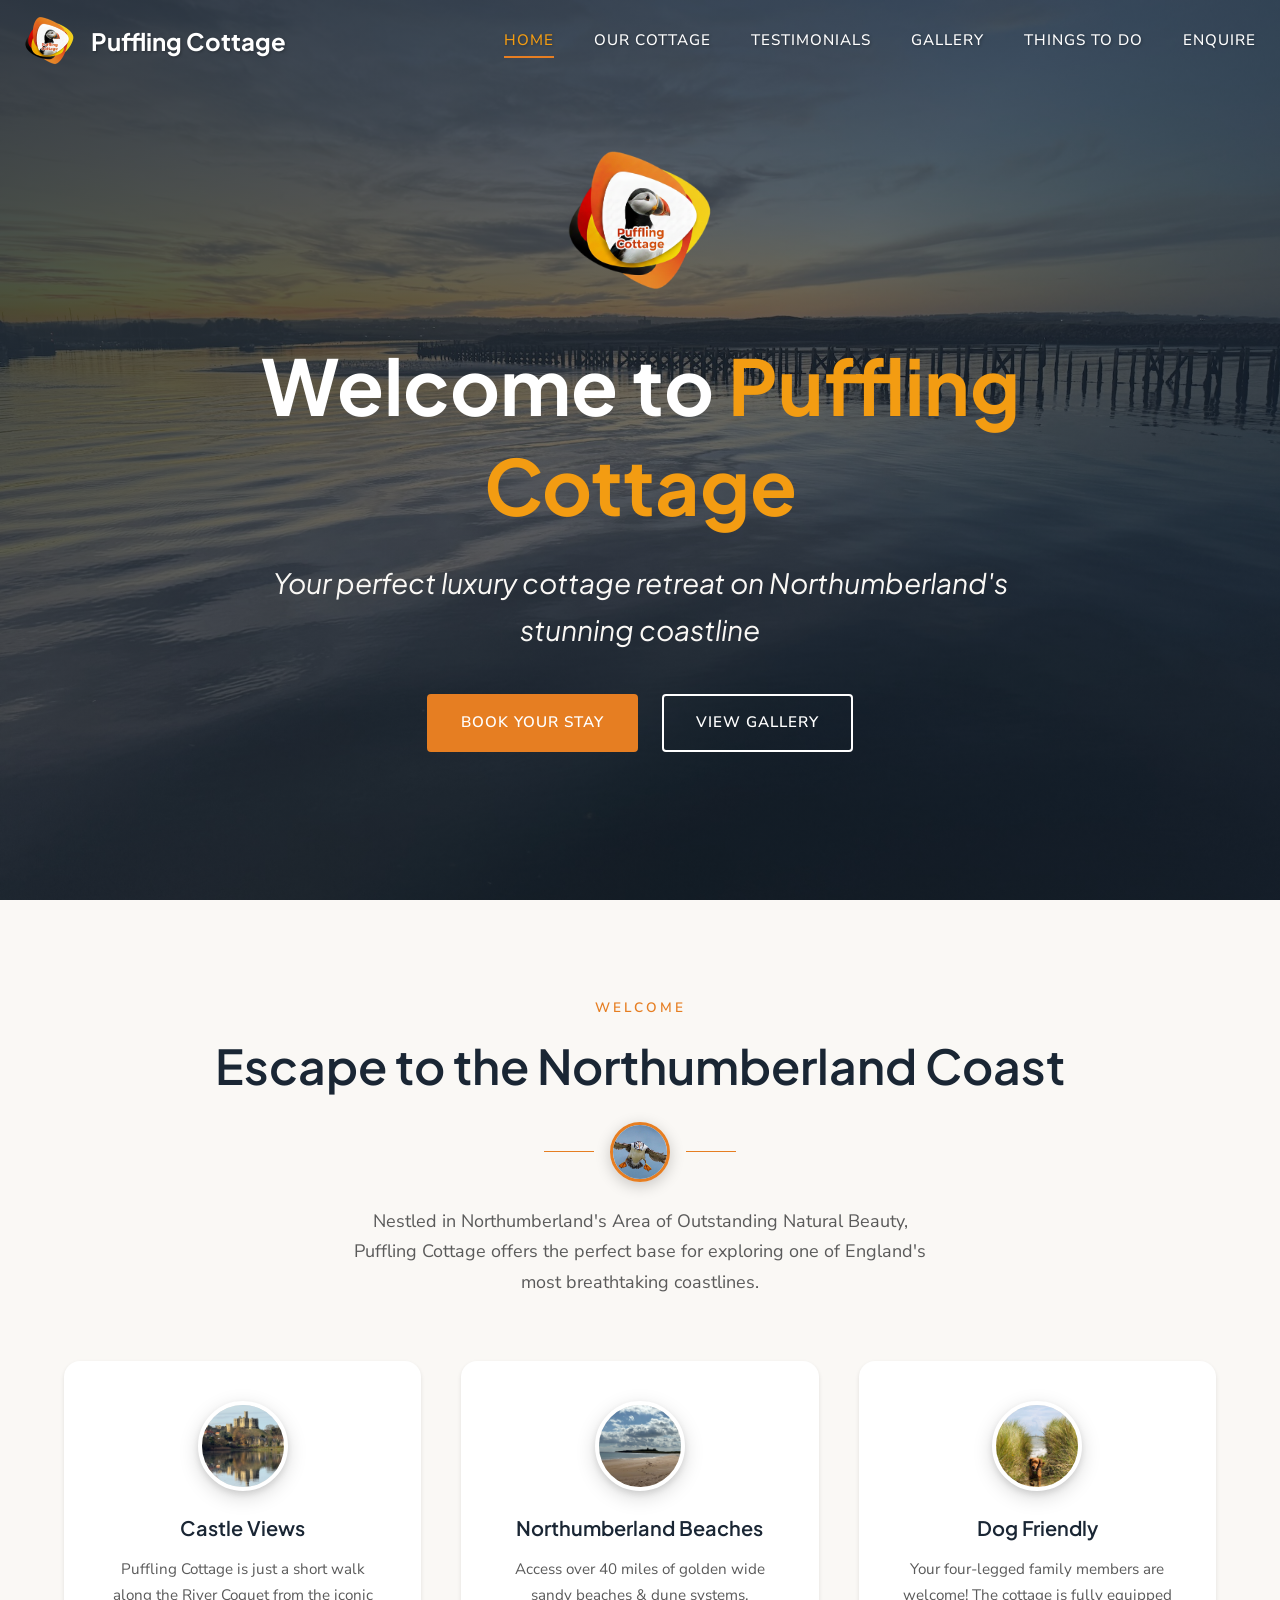
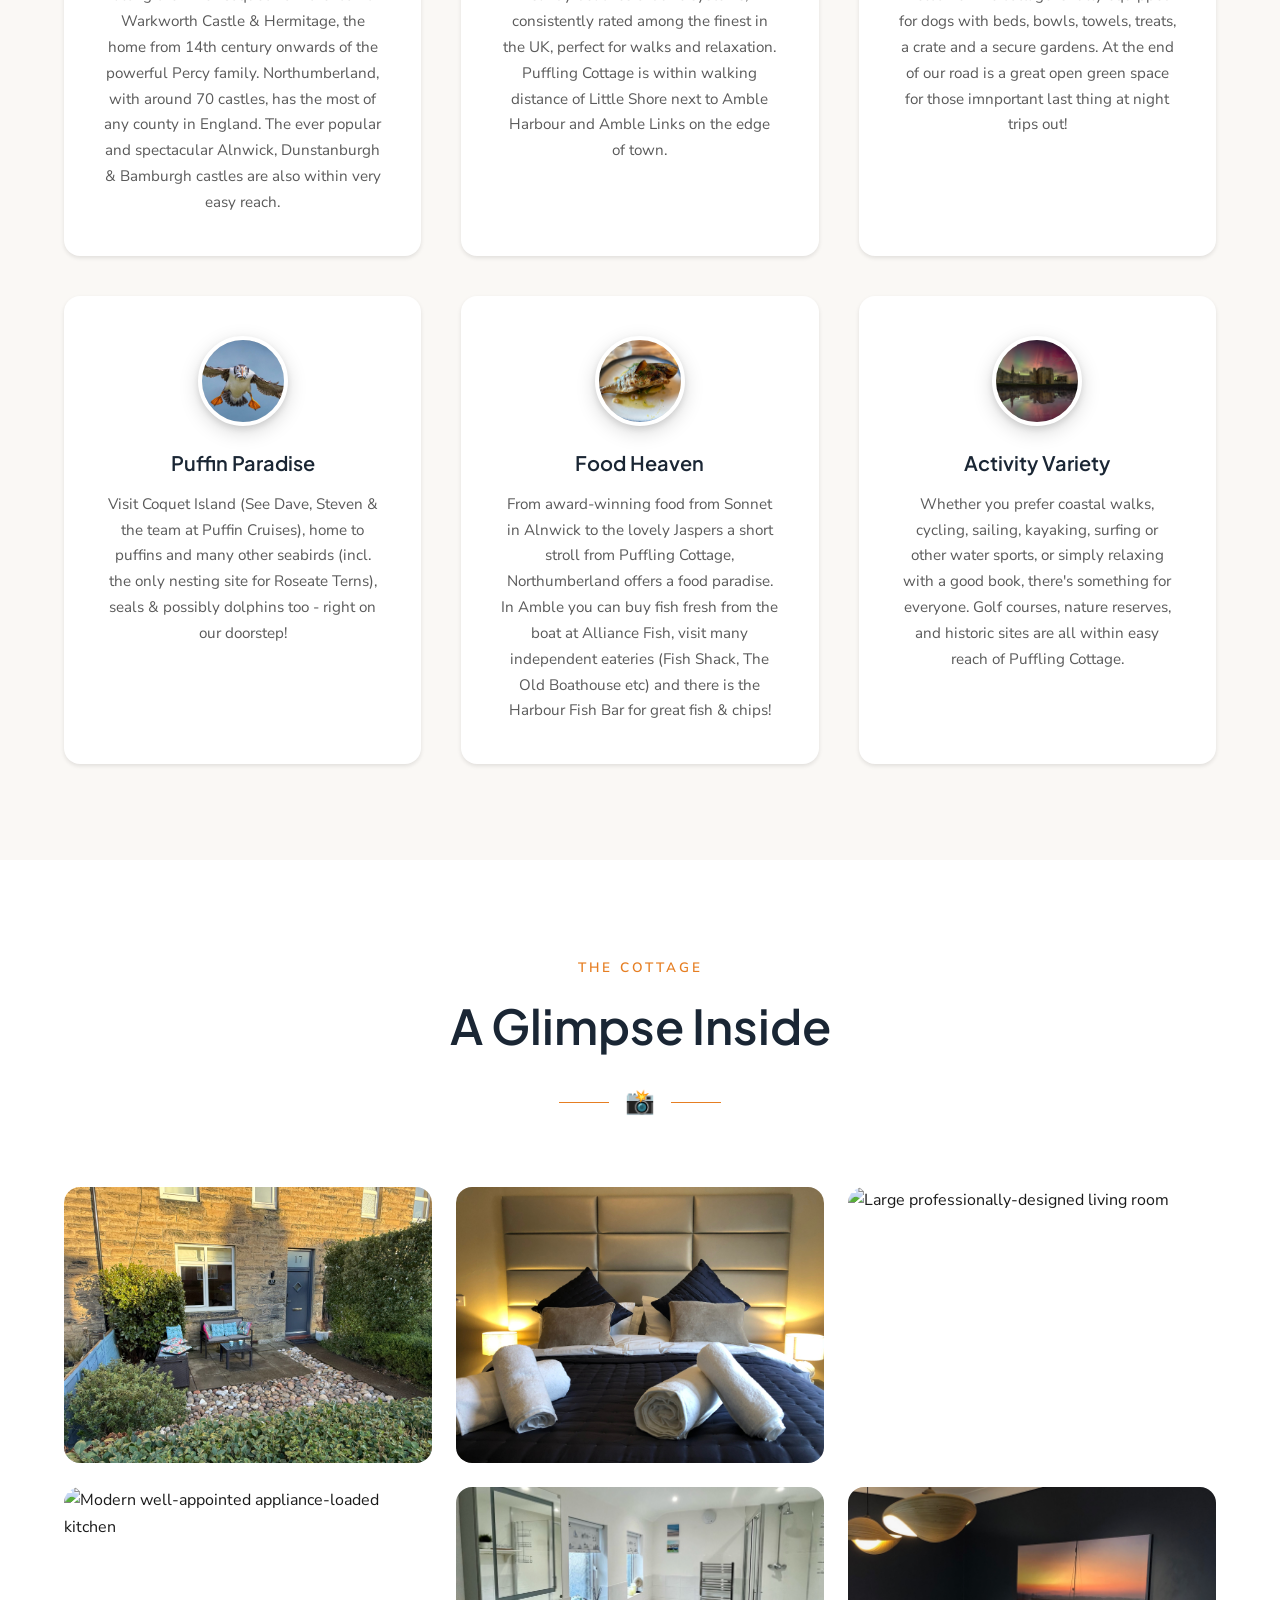
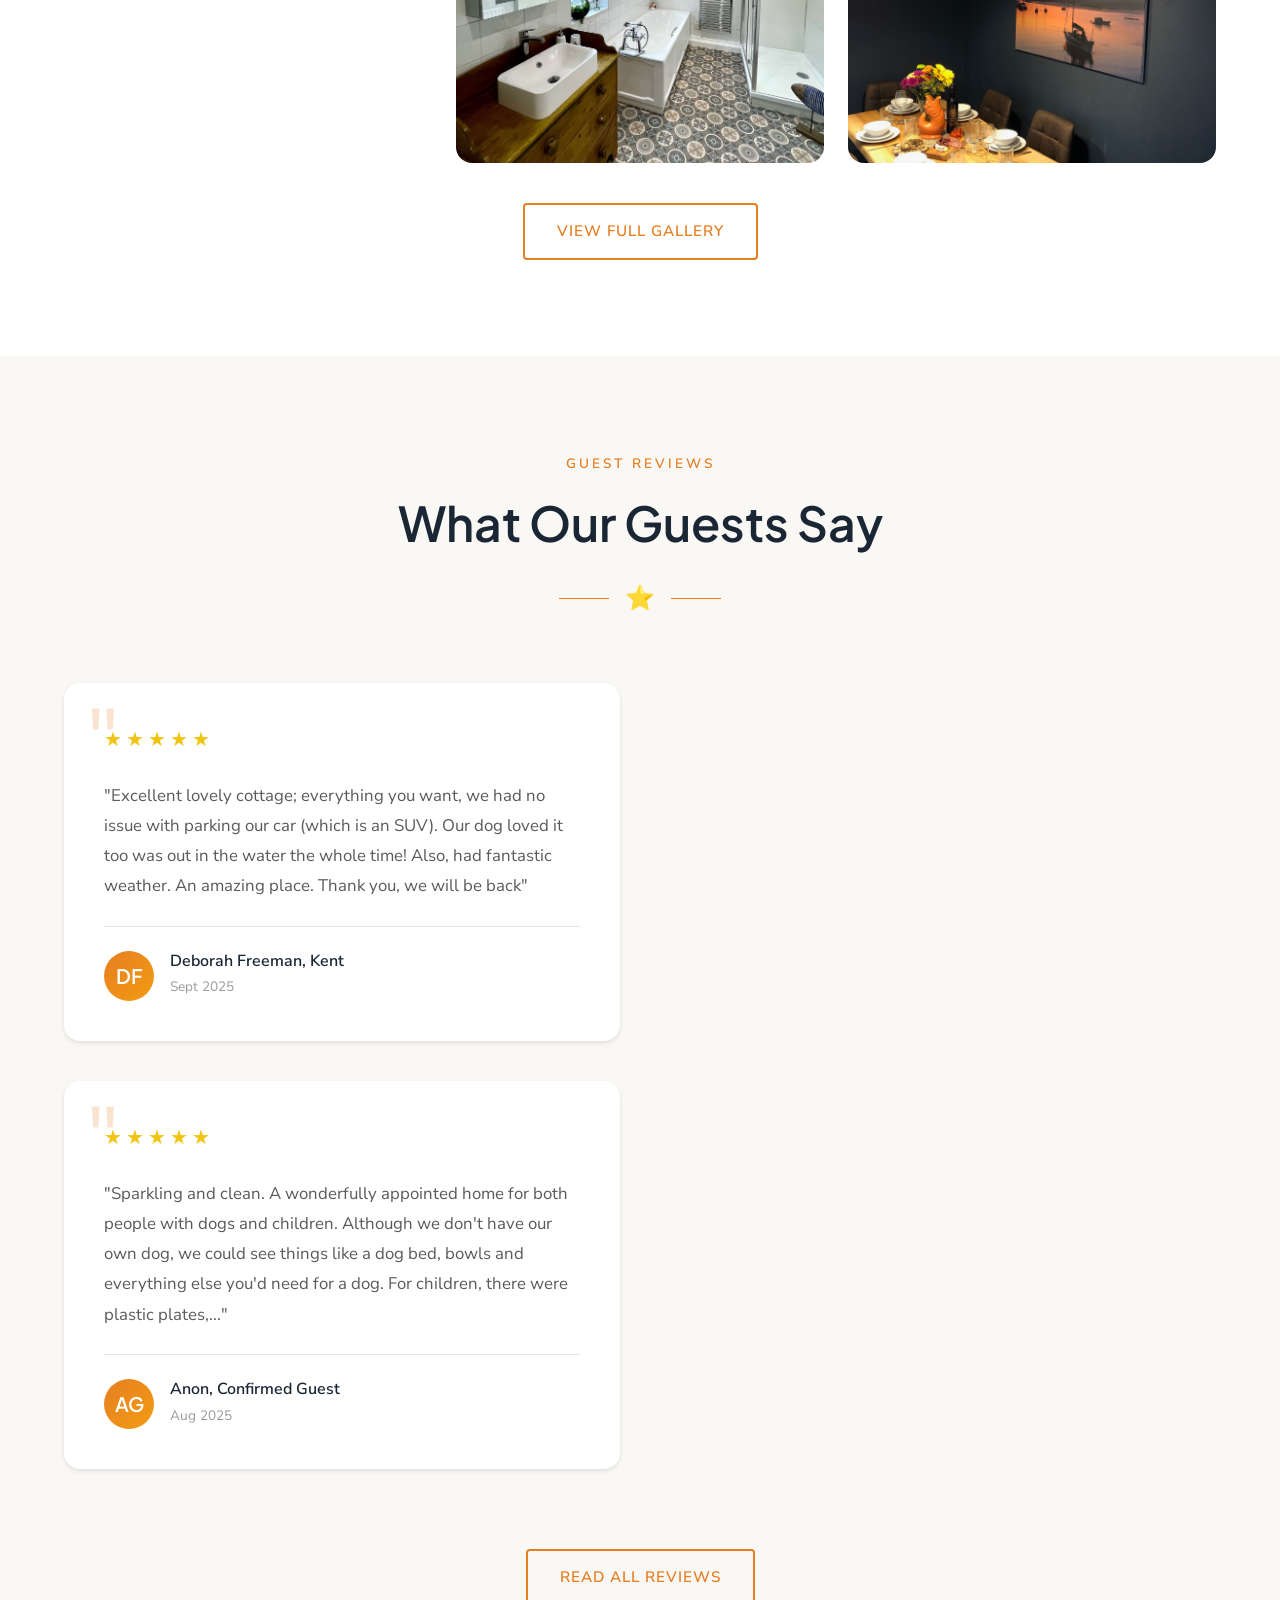
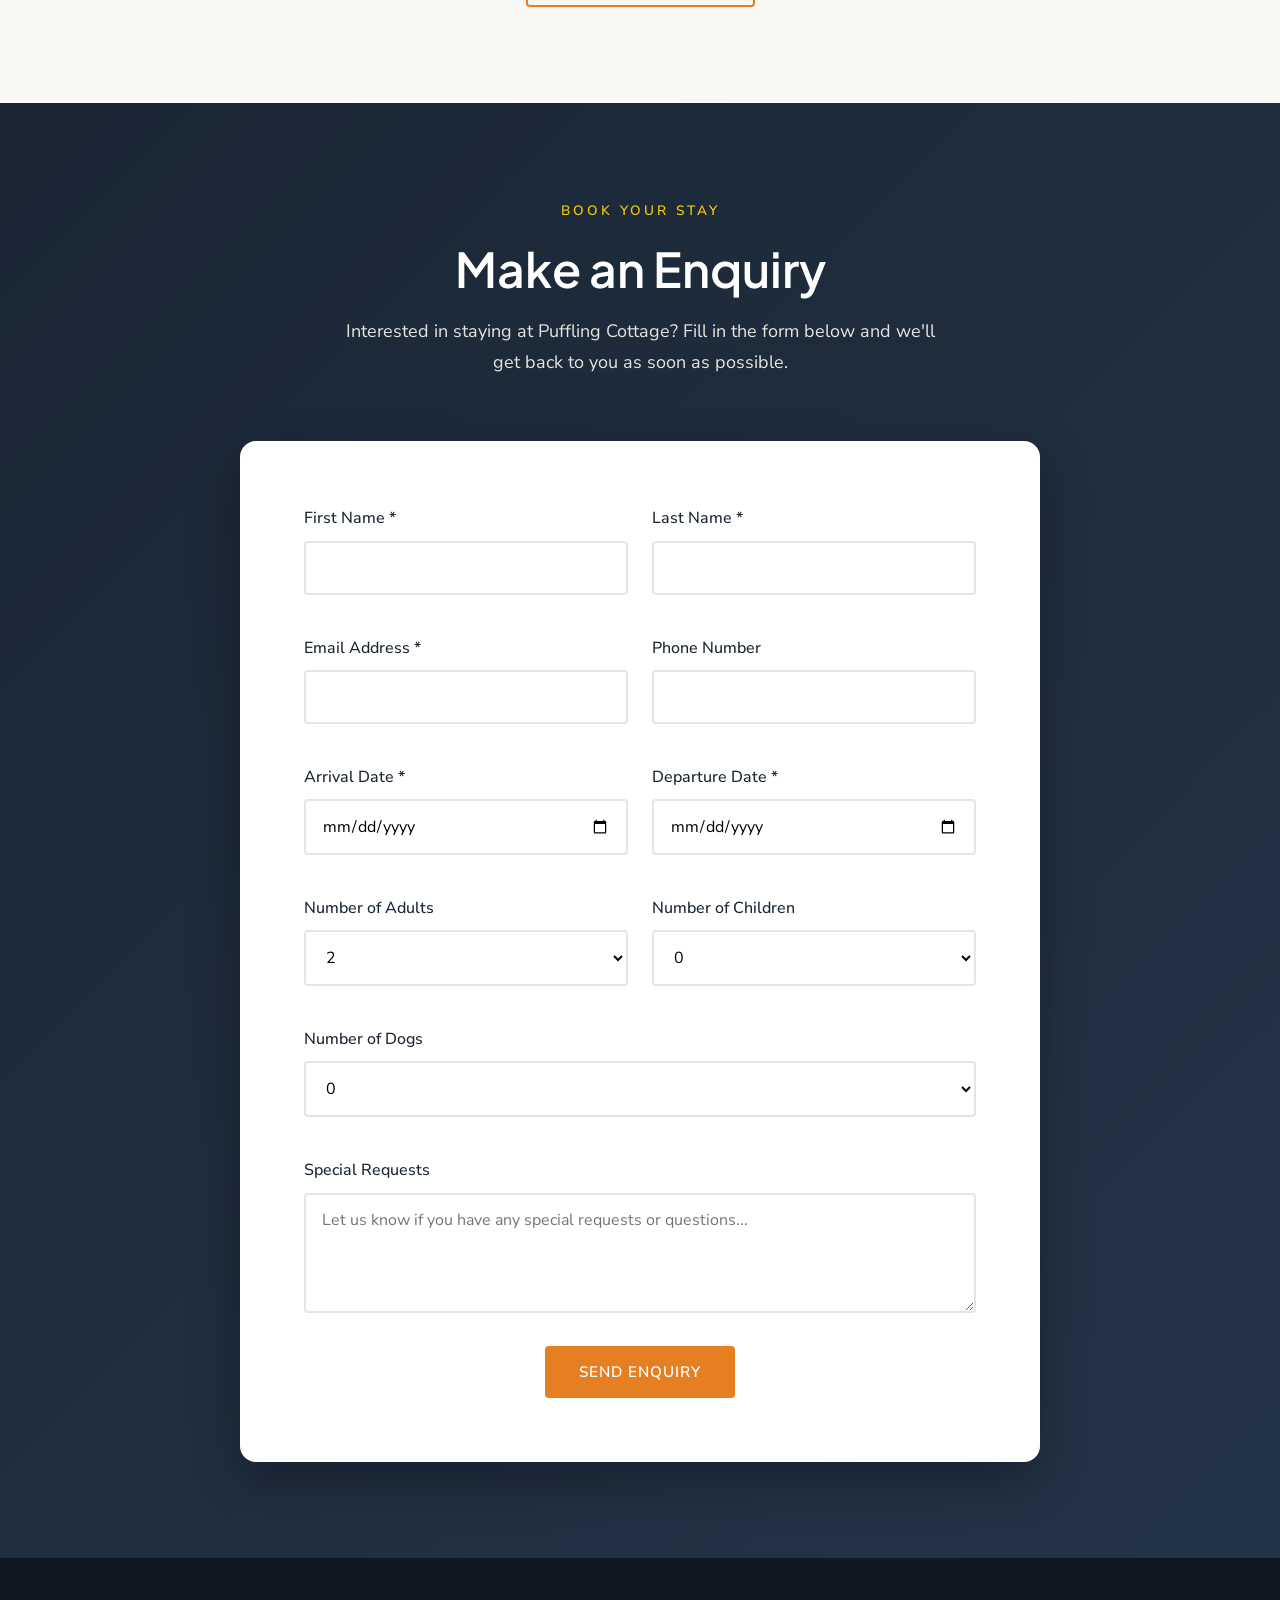
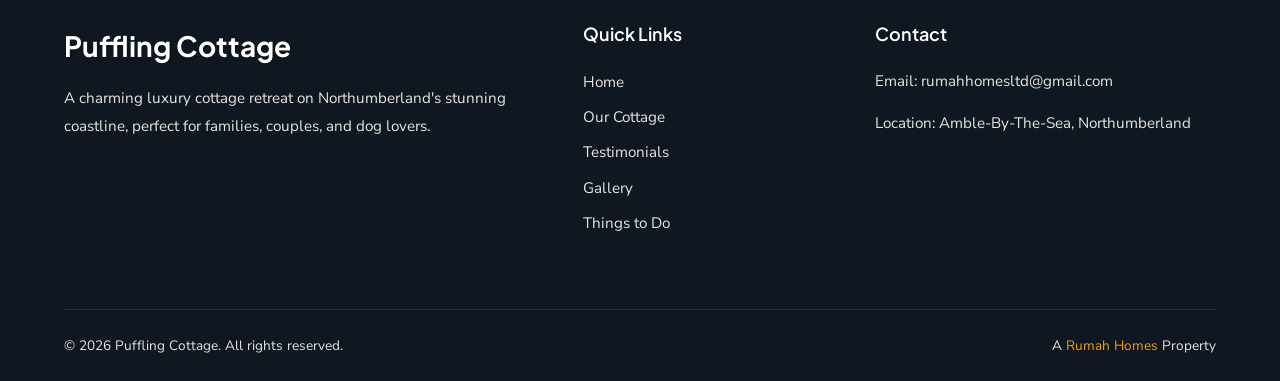
==== commit 23bd877b: "Update index.html" ====
--- a/index.html
+++ b/index.html
@@ -99,10 +99,10 @@
                 
                 <div class="feature-card">
                     <div class="feature-icon photo-icon">
-                        <img src="images/Dog_Friendly_Image_1.JPG" alt="Dog Friendly">
+                        <img src="images/Dog_Coquet.JPG" alt="Dog Friendly">
                     </div>
                     <h4>Dog Friendly</h4>
-                    <p>Your four-legged family members are welcome! The cottage is fully equipped for dogs with beds, bowls, treats and a secure garden.</p>
+                    <p>Your four-legged family members are welcome! The cottage is fully equipped for dogs with beds, bowls, towels, treats, a crate and a secure gardens. At the end of our road is a great open green space for those imnportant last thing at night trips out!</p>
                 </div>
                 
                 <div class="feature-card">
@@ -158,31 +158,31 @@
                     </div>
                 </div>
                 
-                <div class="gallery-item" data-lightbox="images/Lounge_1.JPG" data-caption="Cosy Lounge">
-                    <img src="images/Lounge_1.JPG" alt="Cosy Lounge">
-                    <div class="gallery-item-overlay">
-                        <span class="gallery-item-caption">Cosy Lounge</span>
-                    </div>
-                </div>
-                
-                <div class="gallery-item" data-lightbox="images/Kitchen_3.JPG" data-caption="Modern Kitchen">
-                    <img src="images/Kitchen_3.JPG" alt="Modern Kitchen">
-                    <div class="gallery-item-overlay">
-                        <span class="gallery-item-caption">Modern Kitchen</span>
-                    </div>
-                </div>
-                
-                <div class="gallery-item" data-lightbox="images/Bathroom_1.JPG" data-caption="Bathroom">
-                    <img src="images/Bathroom_1.JPG" alt="Bathroom">
-                    <div class="gallery-item-overlay">
-                        <span class="gallery-item-caption">Bathroom</span>
-                    </div>
-                </div>
-                
-                <div class="gallery-item" data-lightbox="images/Back_Garden_1.jpeg" data-caption="Private Garden">
-                    <img src="images/Back_Garden_1.jpeg" alt="Private Garden">
-                    <div class="gallery-item-overlay">
-                        <span class="gallery-item-caption">Private Garden</span>
+                <div class="gallery-item" data-lightbox="images/Lounge_1.JPG" data-caption="Large professionally-designed living room">
+                    <img src="images/Lounge_1.JPG" alt="Large professionally-designed living room">
+                    <div class="gallery-item-overlay">
+                        <span class="gallery-item-caption">Large professionally-designed living room</span>
+                    </div>
+                </div>
+                
+                <div class="gallery-item" data-lightbox="images/Kitchen_3.JPG" data-caption="Modern well-appointed appliance-loaded kitchen">
+                    <img src="images/Kitchen_3.JPG" alt="Modern well-appointed appliance-loaded kitchen">
+                    <div class="gallery-item-overlay">
+                        <span class="gallery-item-caption">Modern well-appointed appliance-loaded kitchen</span>
+                    </div>
+                </div>
+                
+                <div class="gallery-item" data-lightbox="images/Bathroom_1.jpeg" data-caption="Large luxury bathroom">
+                    <img src="images/Bathroom_1.jpeg" alt="Large luxury bathroom">
+                    <div class="gallery-item-overlay">
+                        <span class="gallery-item-caption">Large luxury bathroom</span>
+                    </div>
+                </div>
+                
+                <div class="gallery-item" data-lightbox="images/Dining_Room_1.JPG" data-caption="Dining room">
+                    <img src="images/Dining_Room_1.JPG" alt="Dining room">
+                    <div class="gallery-item-overlay">
+                        <span class="gallery-item-caption">Dining room</span>
                     </div>
                 </div>
             </div>
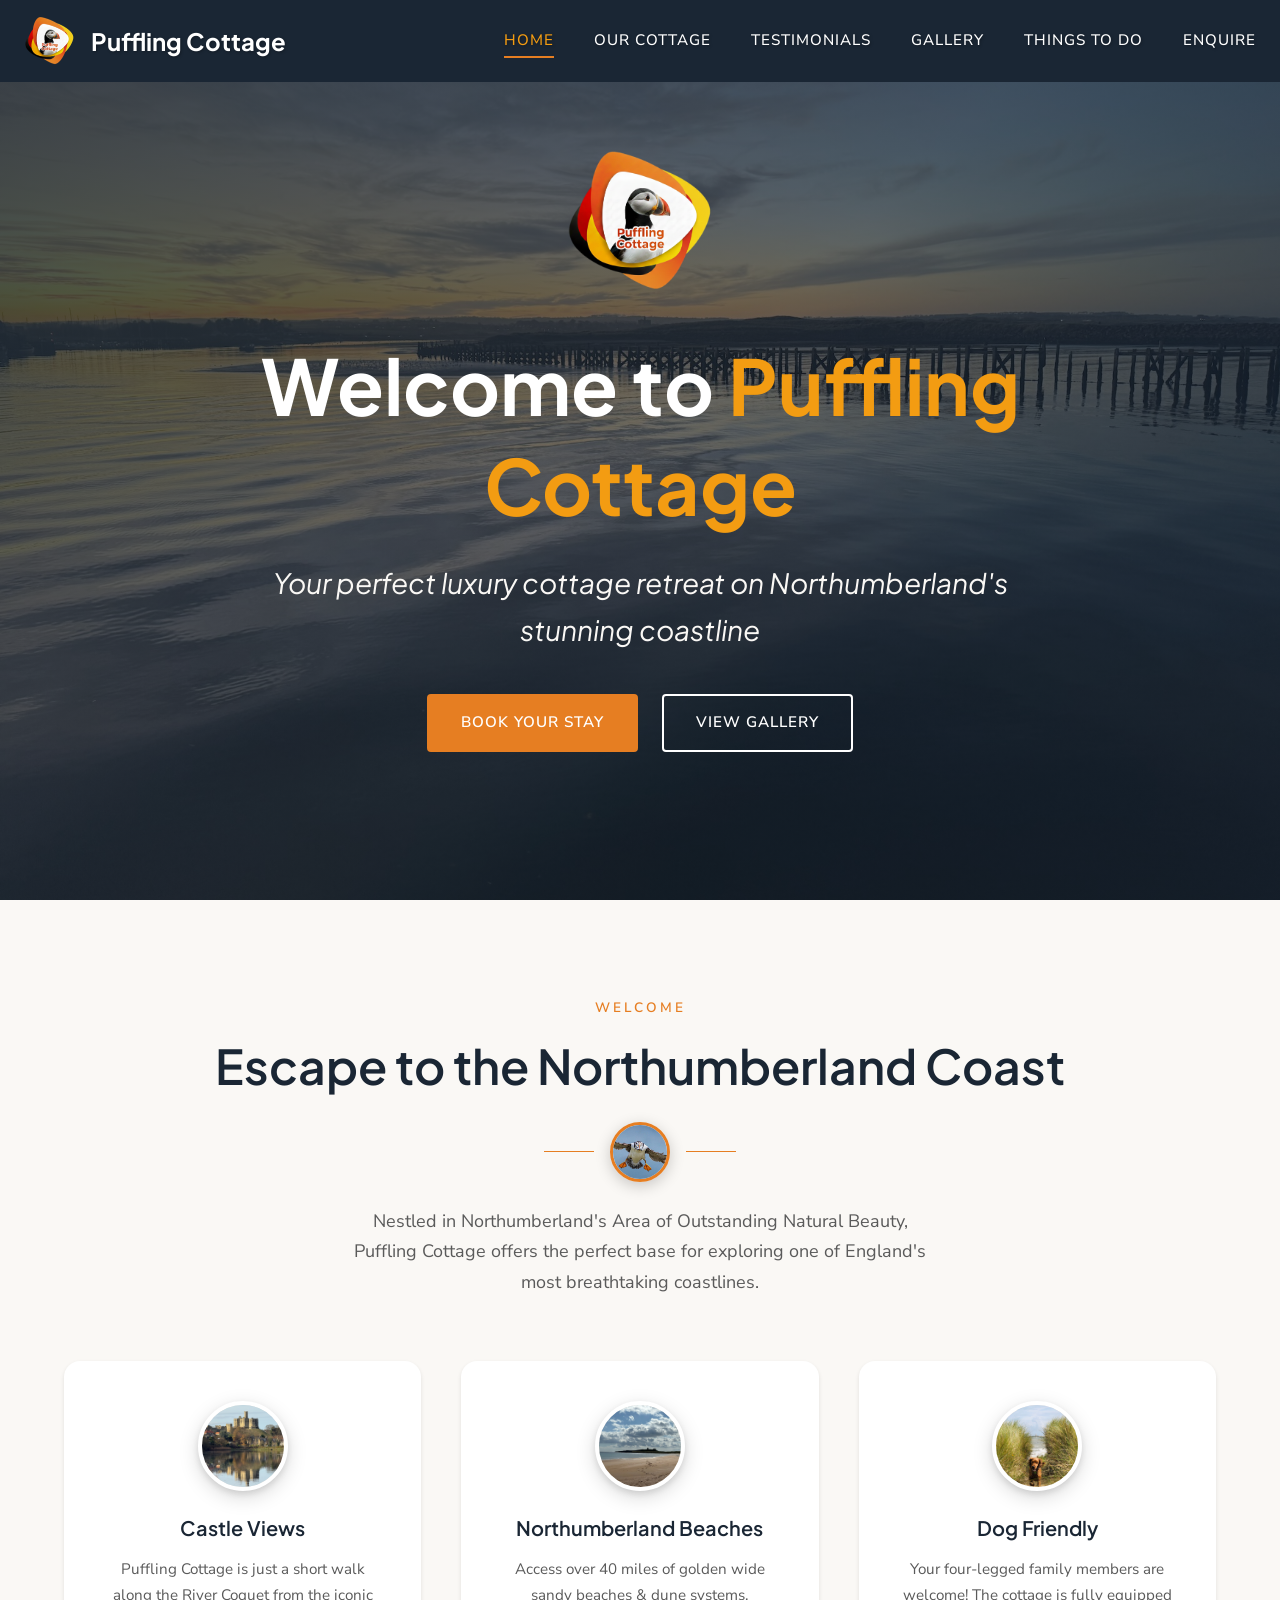
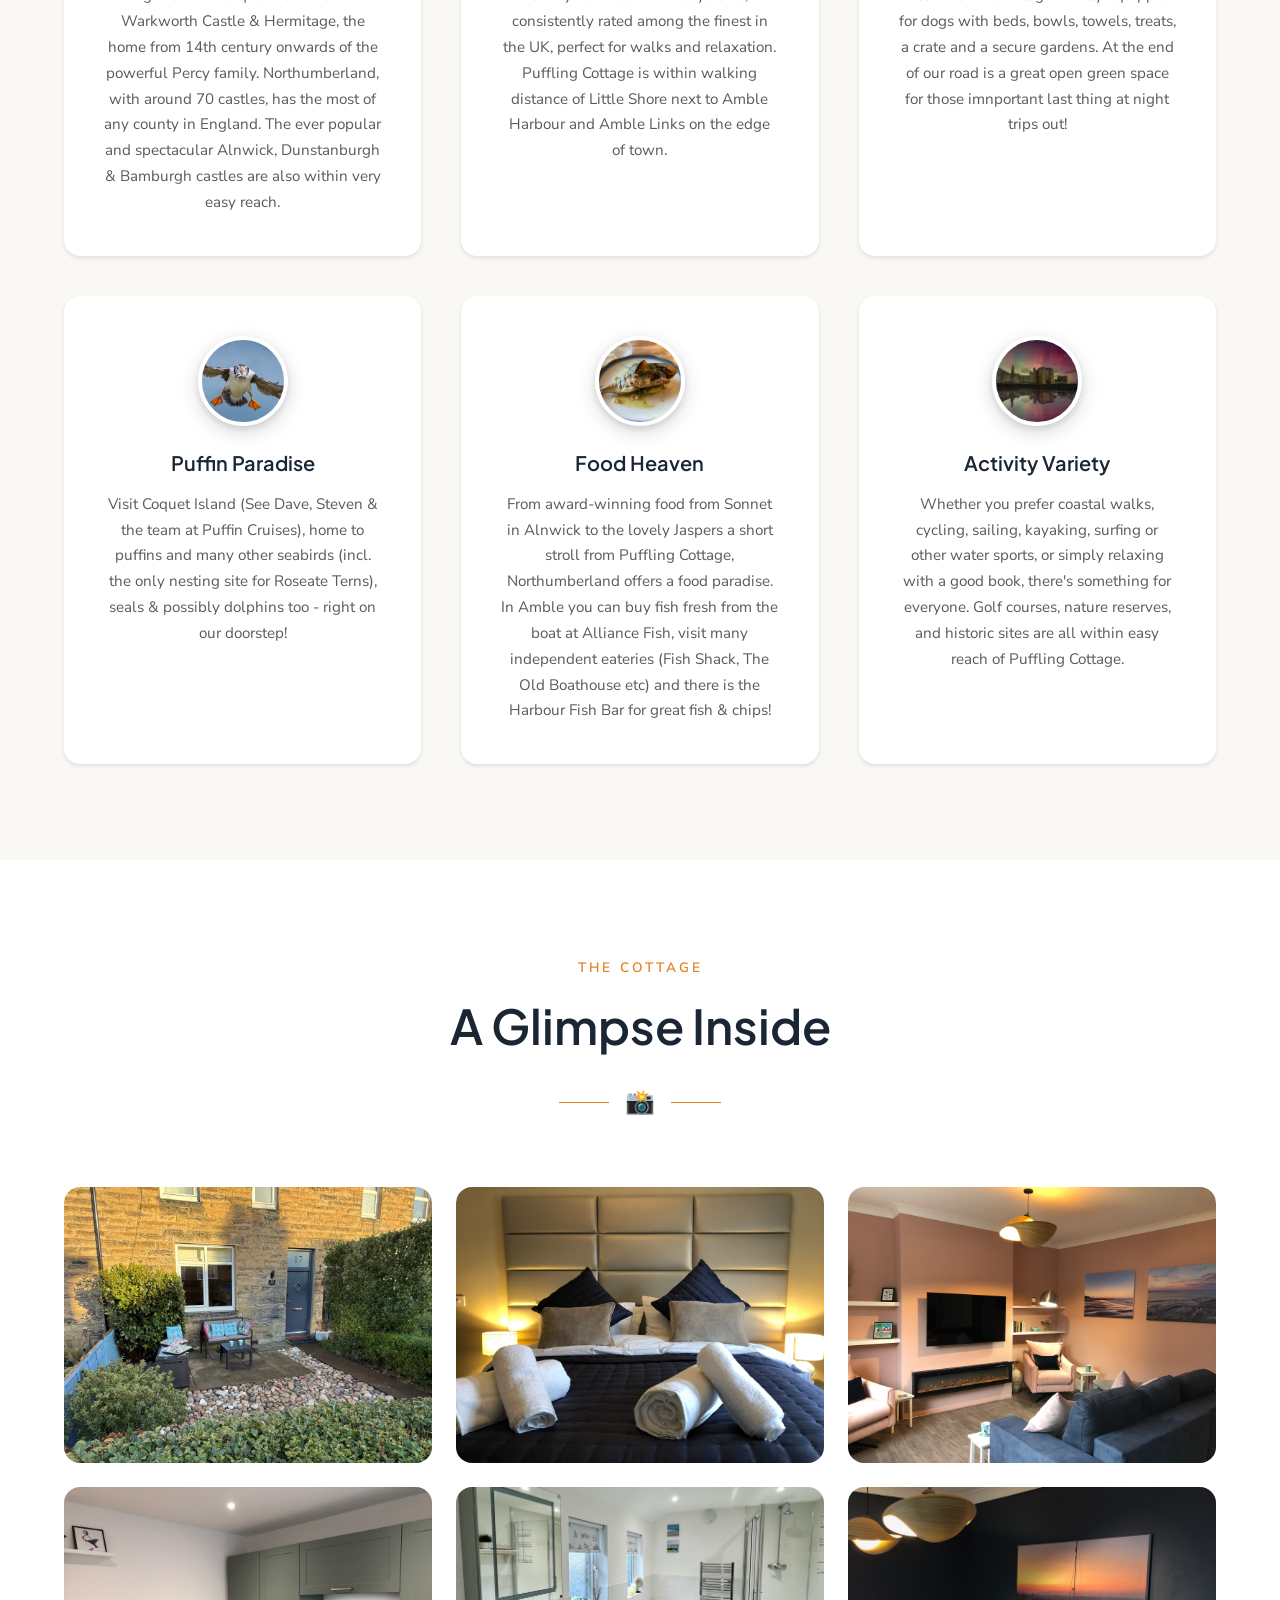
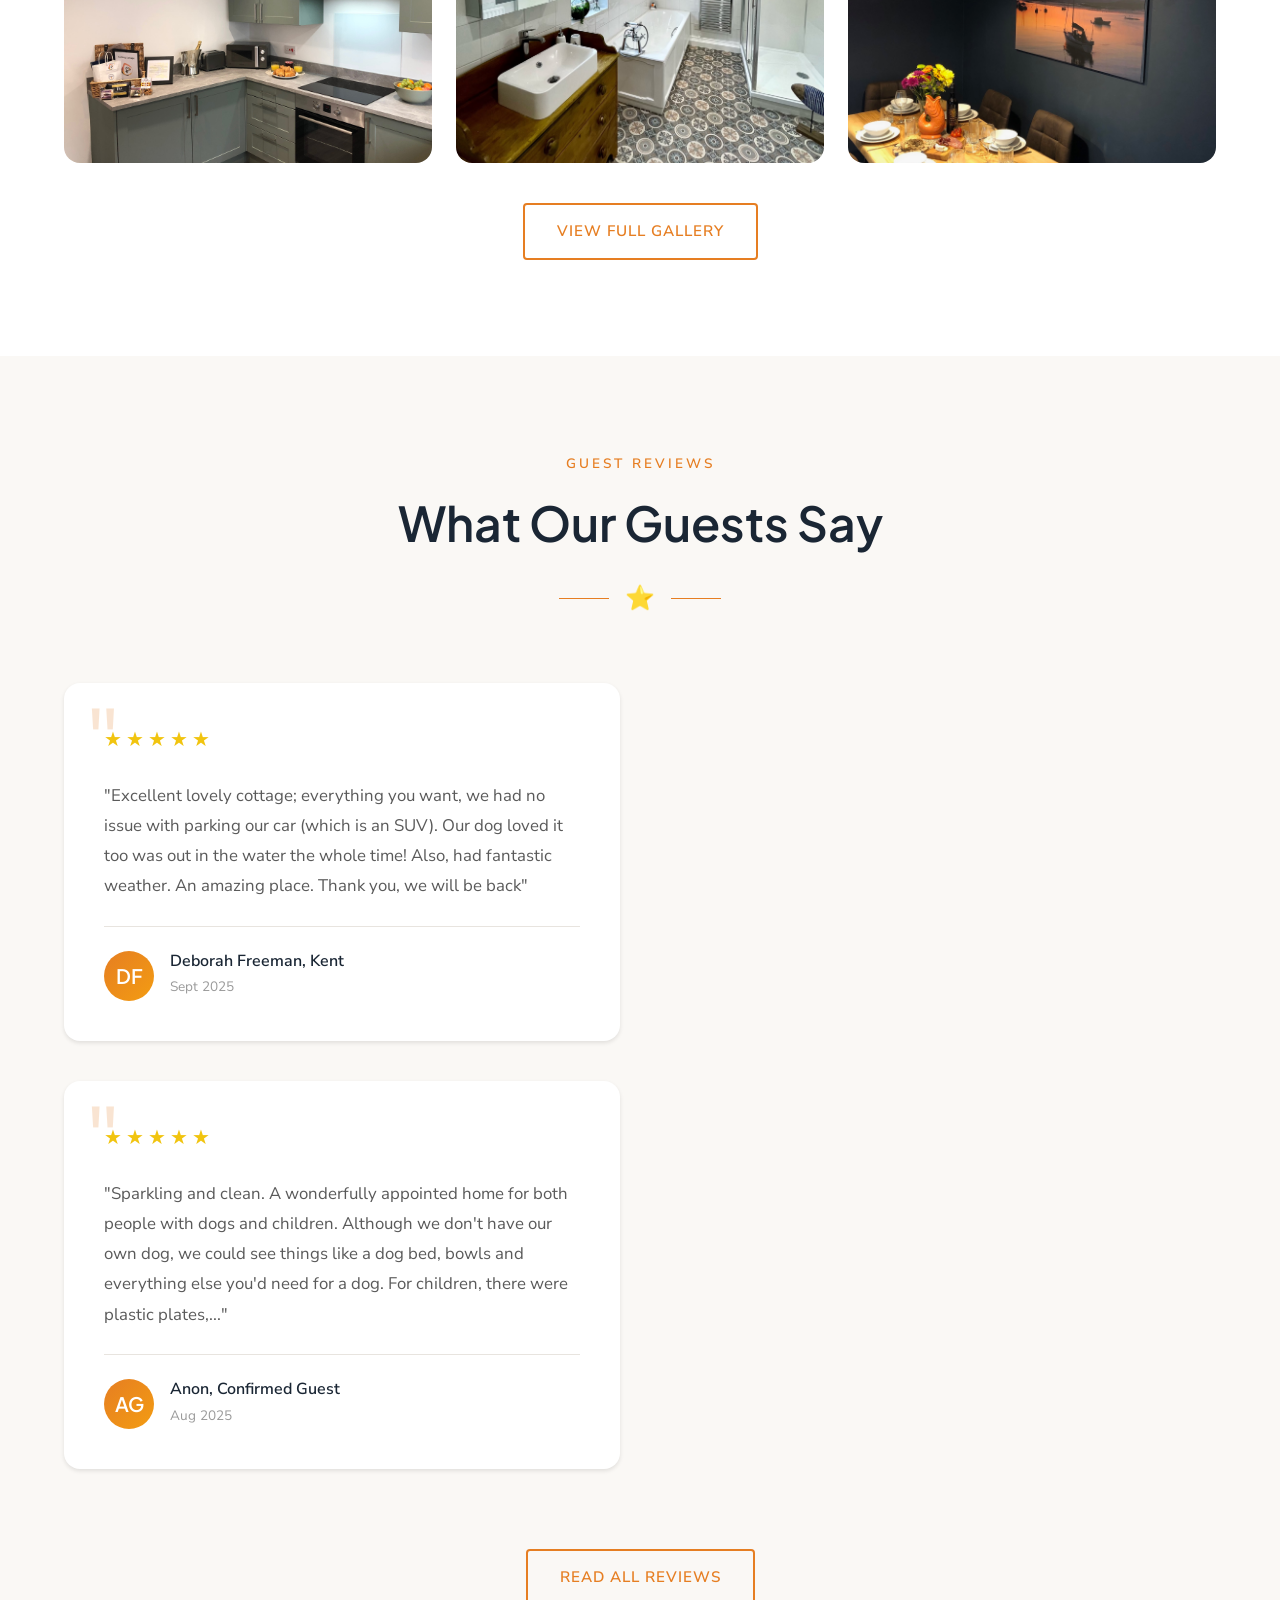
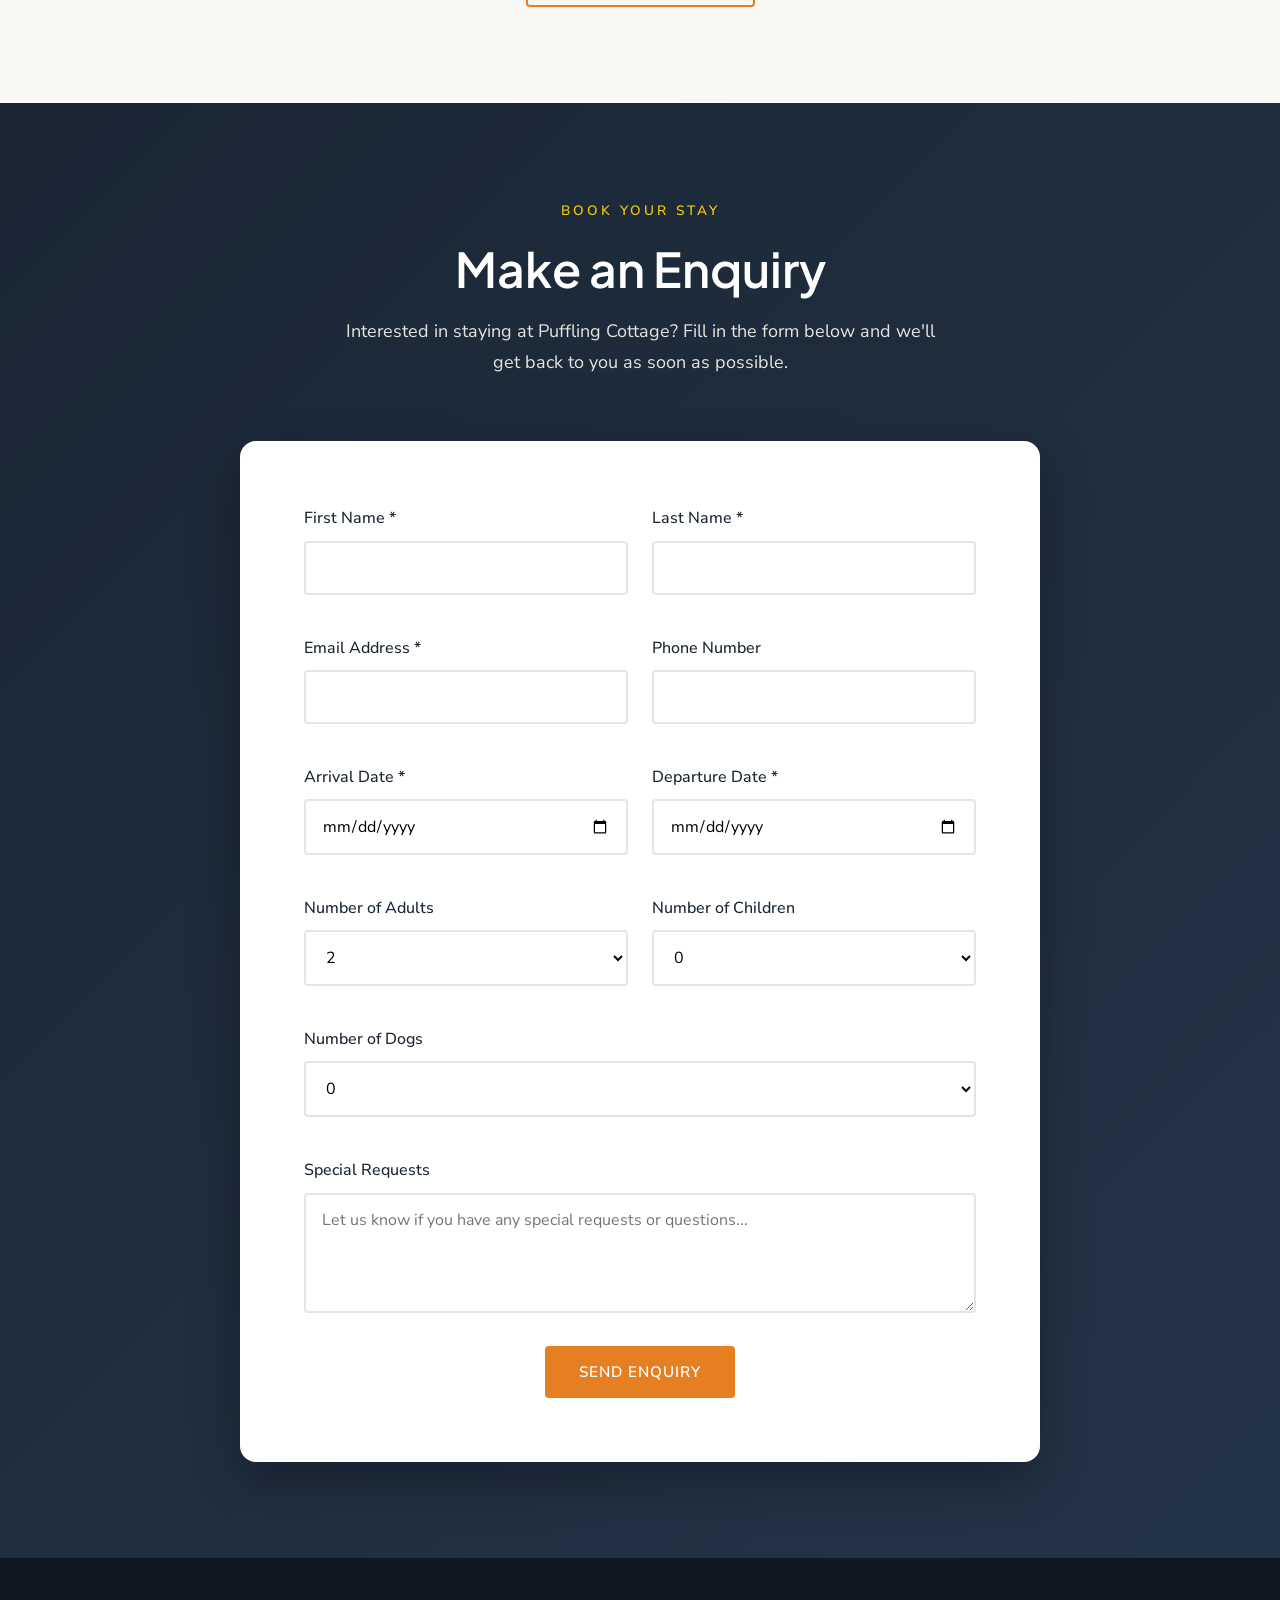
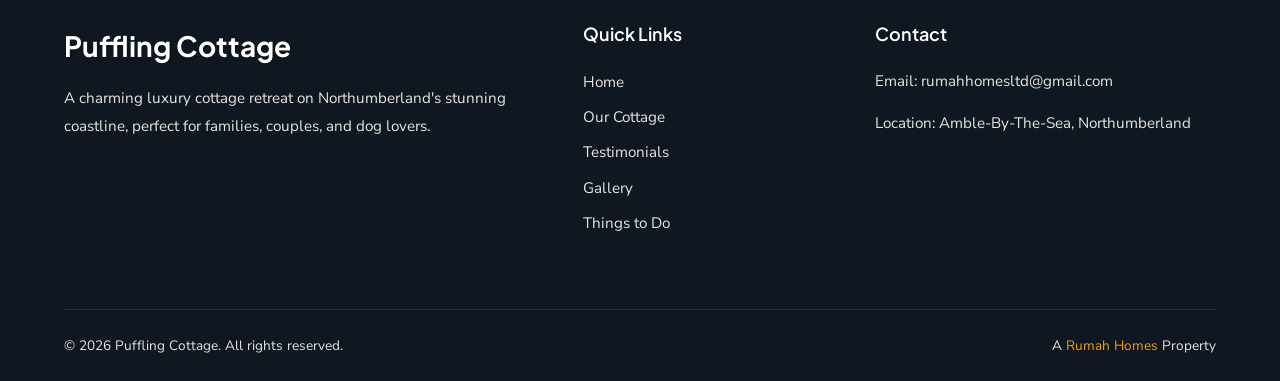
==== commit 1784eeb2: "Update index.html" ====
--- a/index.html
+++ b/index.html
@@ -158,15 +158,15 @@
                     </div>
                 </div>
                 
-                <div class="gallery-item" data-lightbox="images/Lounge_1.JPG" data-caption="Large professionally-designed living room">
-                    <img src="images/Lounge_1.JPG" alt="Large professionally-designed living room">
+                <div class="gallery-item" data-lightbox="images/Living_Room_1.JPG" data-caption="Large professionally-designed living room">
+                    <img src="images/Living_Room_1.JPG" alt="Large professionally-designed living room">
                     <div class="gallery-item-overlay">
                         <span class="gallery-item-caption">Large professionally-designed living room</span>
                     </div>
                 </div>
                 
-                <div class="gallery-item" data-lightbox="images/Kitchen_3.JPG" data-caption="Modern well-appointed appliance-loaded kitchen">
-                    <img src="images/Kitchen_3.JPG" alt="Modern well-appointed appliance-loaded kitchen">
+                <div class="gallery-item" data-lightbox="images/Kitchen_1.JPG" data-caption="Modern well-appointed appliance-loaded kitchen">
+                    <img src="images/Kitchen_1.JPG" alt="Modern well-appointed appliance-loaded kitchen">
                     <div class="gallery-item-overlay">
                         <span class="gallery-item-caption">Modern well-appointed appliance-loaded kitchen</span>
                     </div>
--- a/css/styles.css
+++ b/css/styles.css
@@ -207,12 +207,11 @@
     left: 0;
     right: 0;
     z-index: 1000;
-    background-color: transparent;
-    transition: background-color var(--transition-medium), box-shadow var(--transition-medium);
+    background-color: #1a2634 !important;
+    transition: box-shadow var(--transition-medium);
 }
 
 .header.scrolled {
-    background-color: var(--color-navy);
     box-shadow: var(--shadow-md);
 }
 
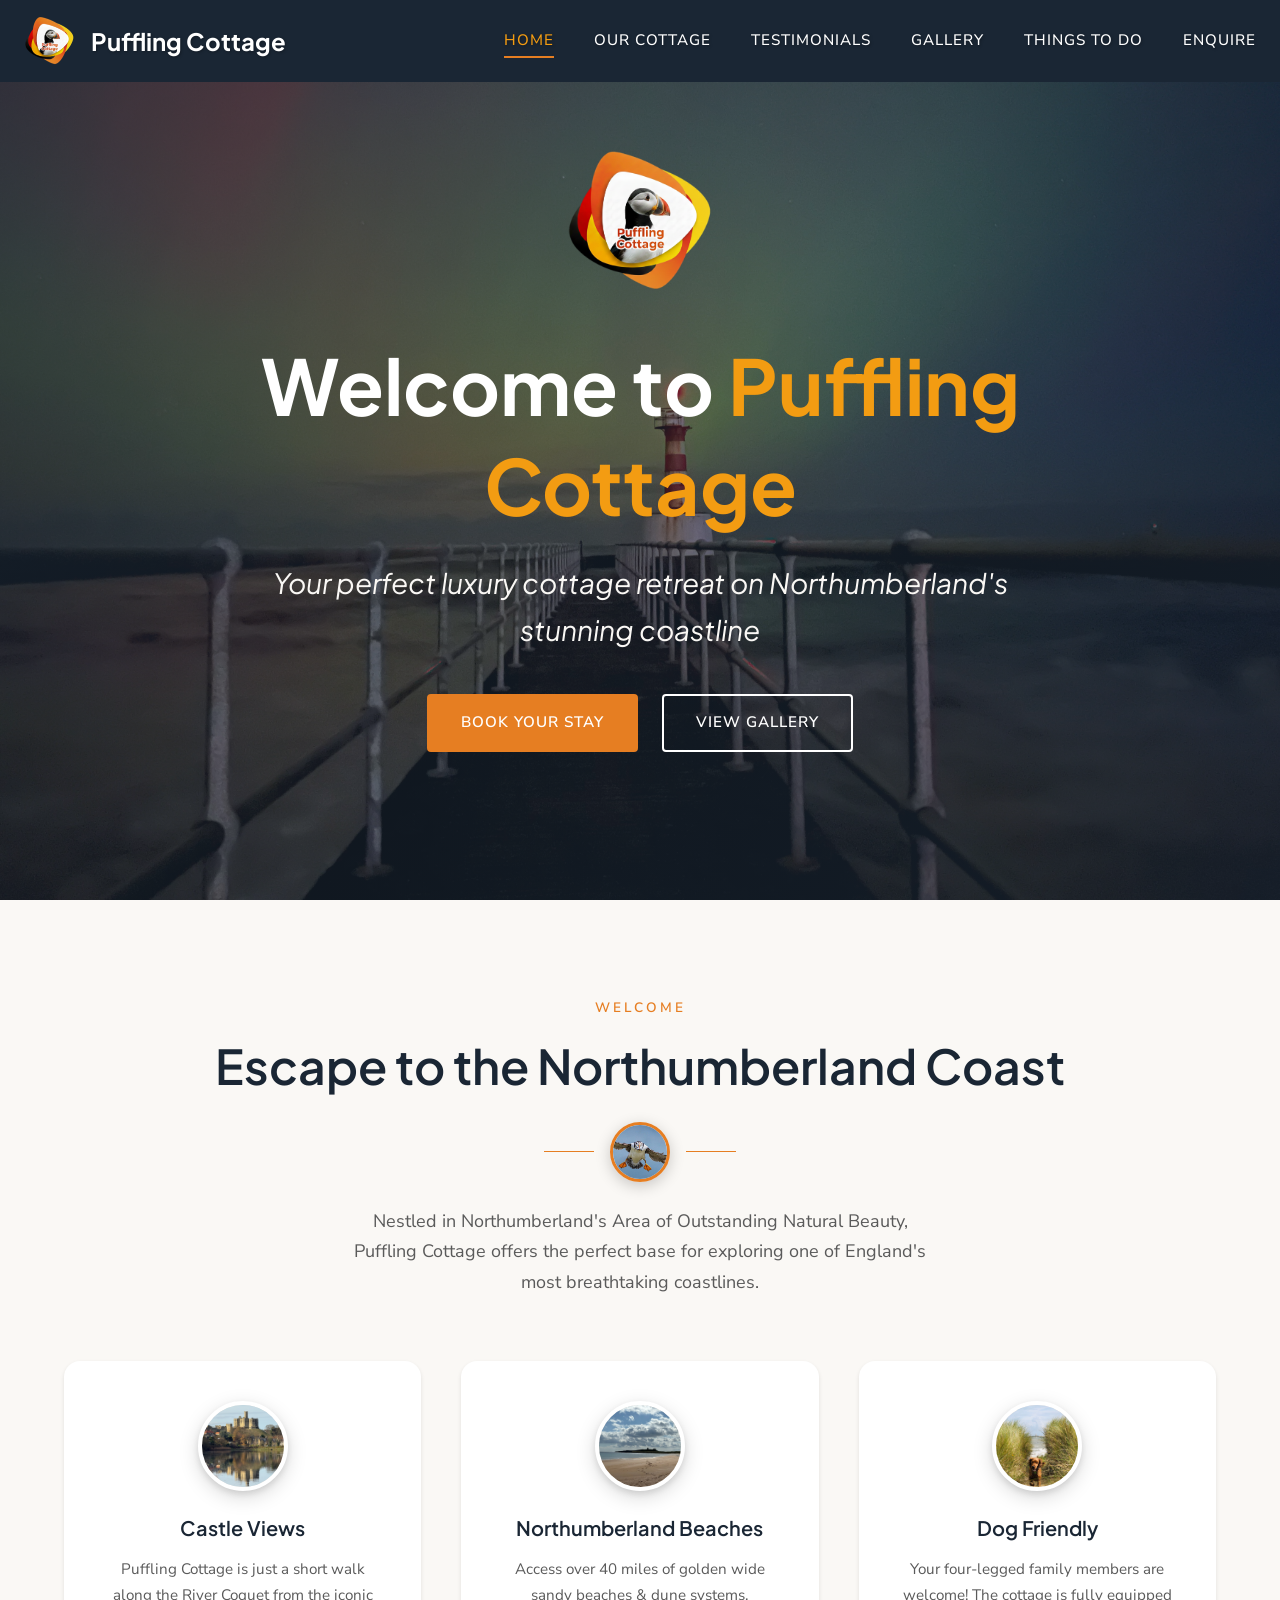
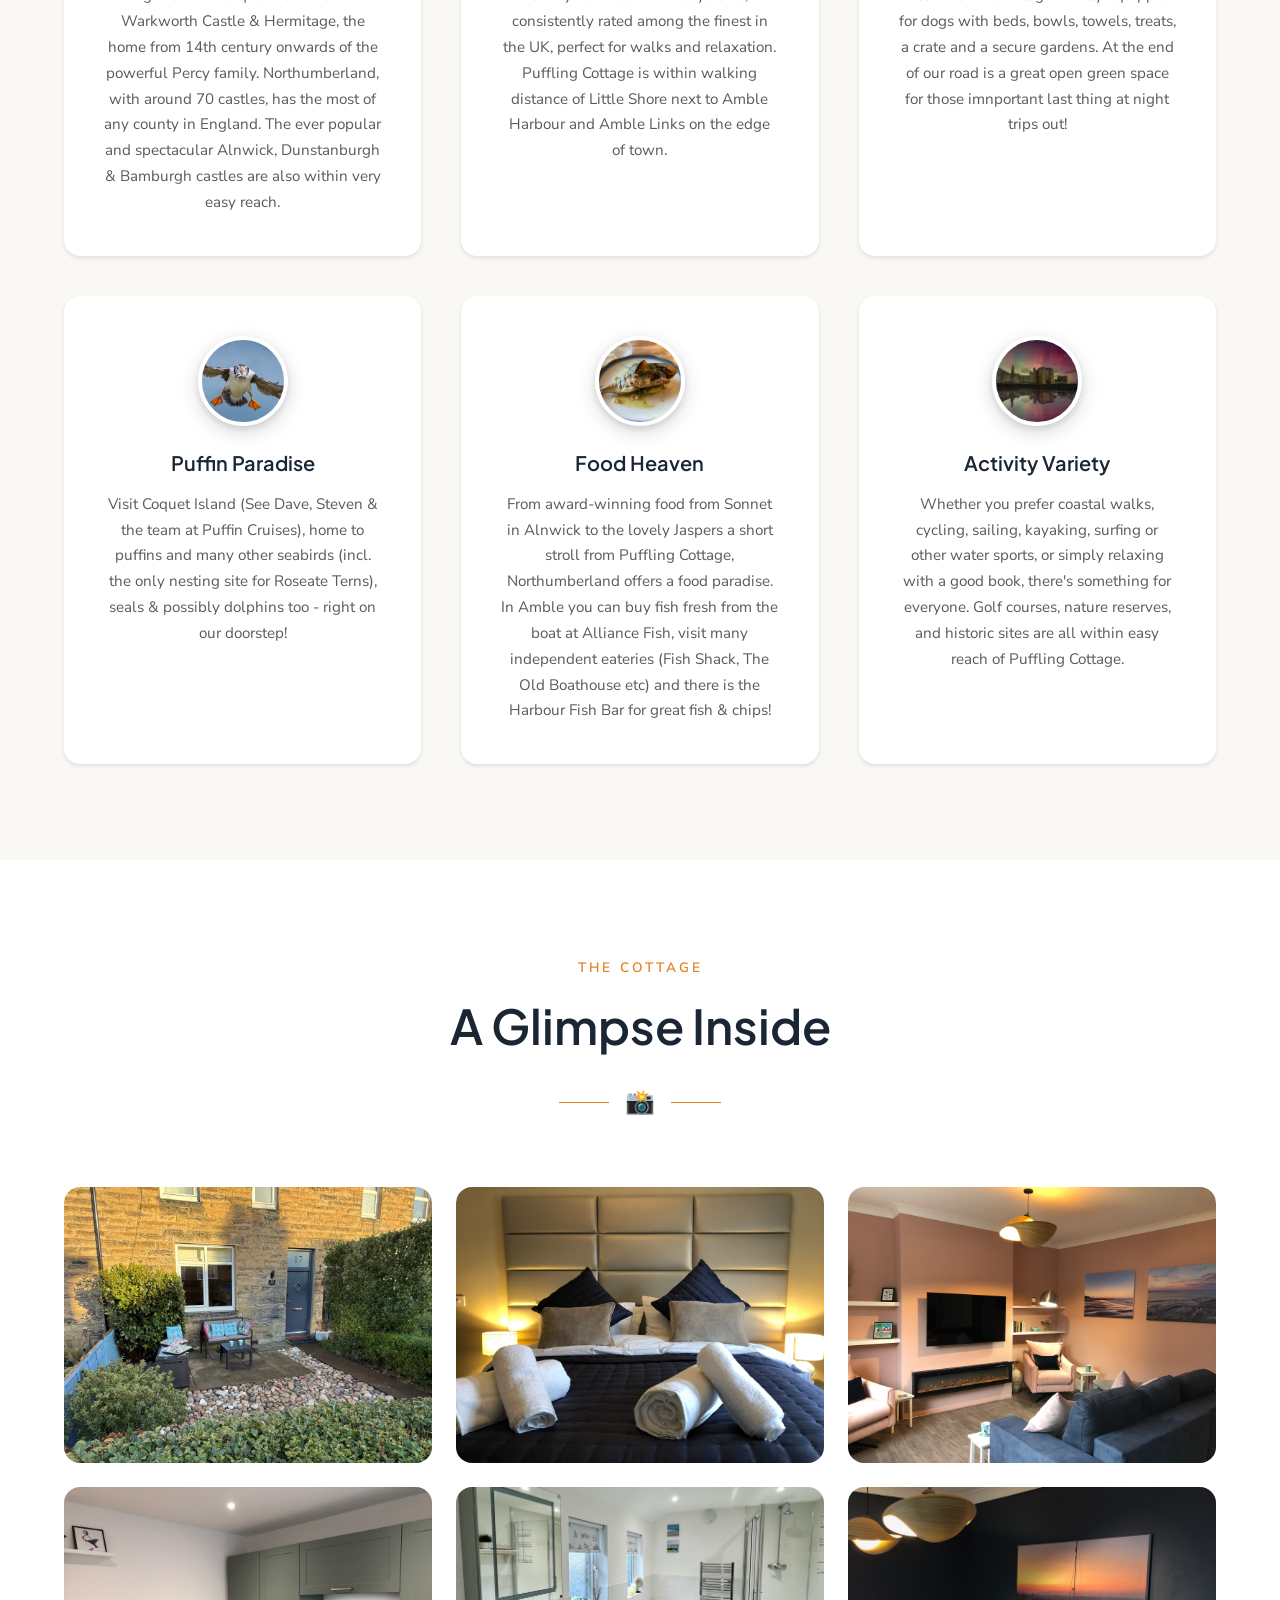
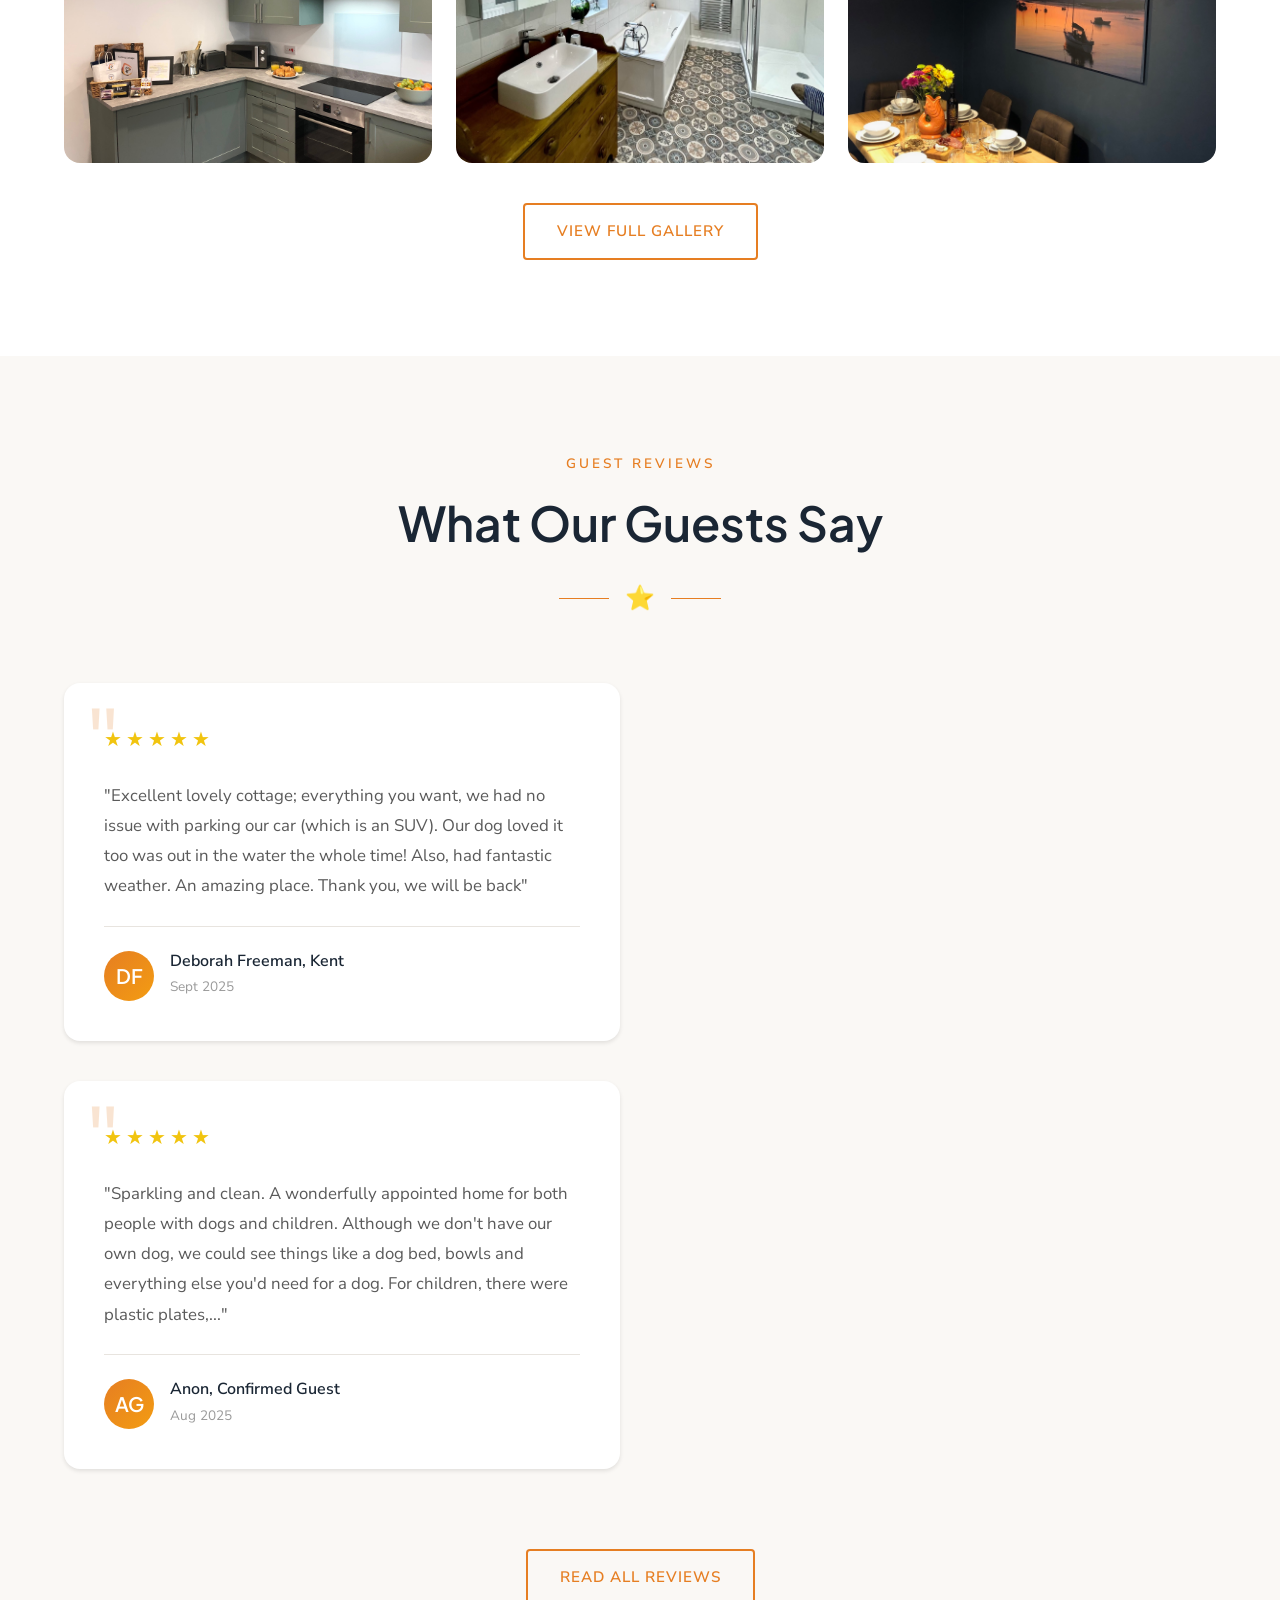
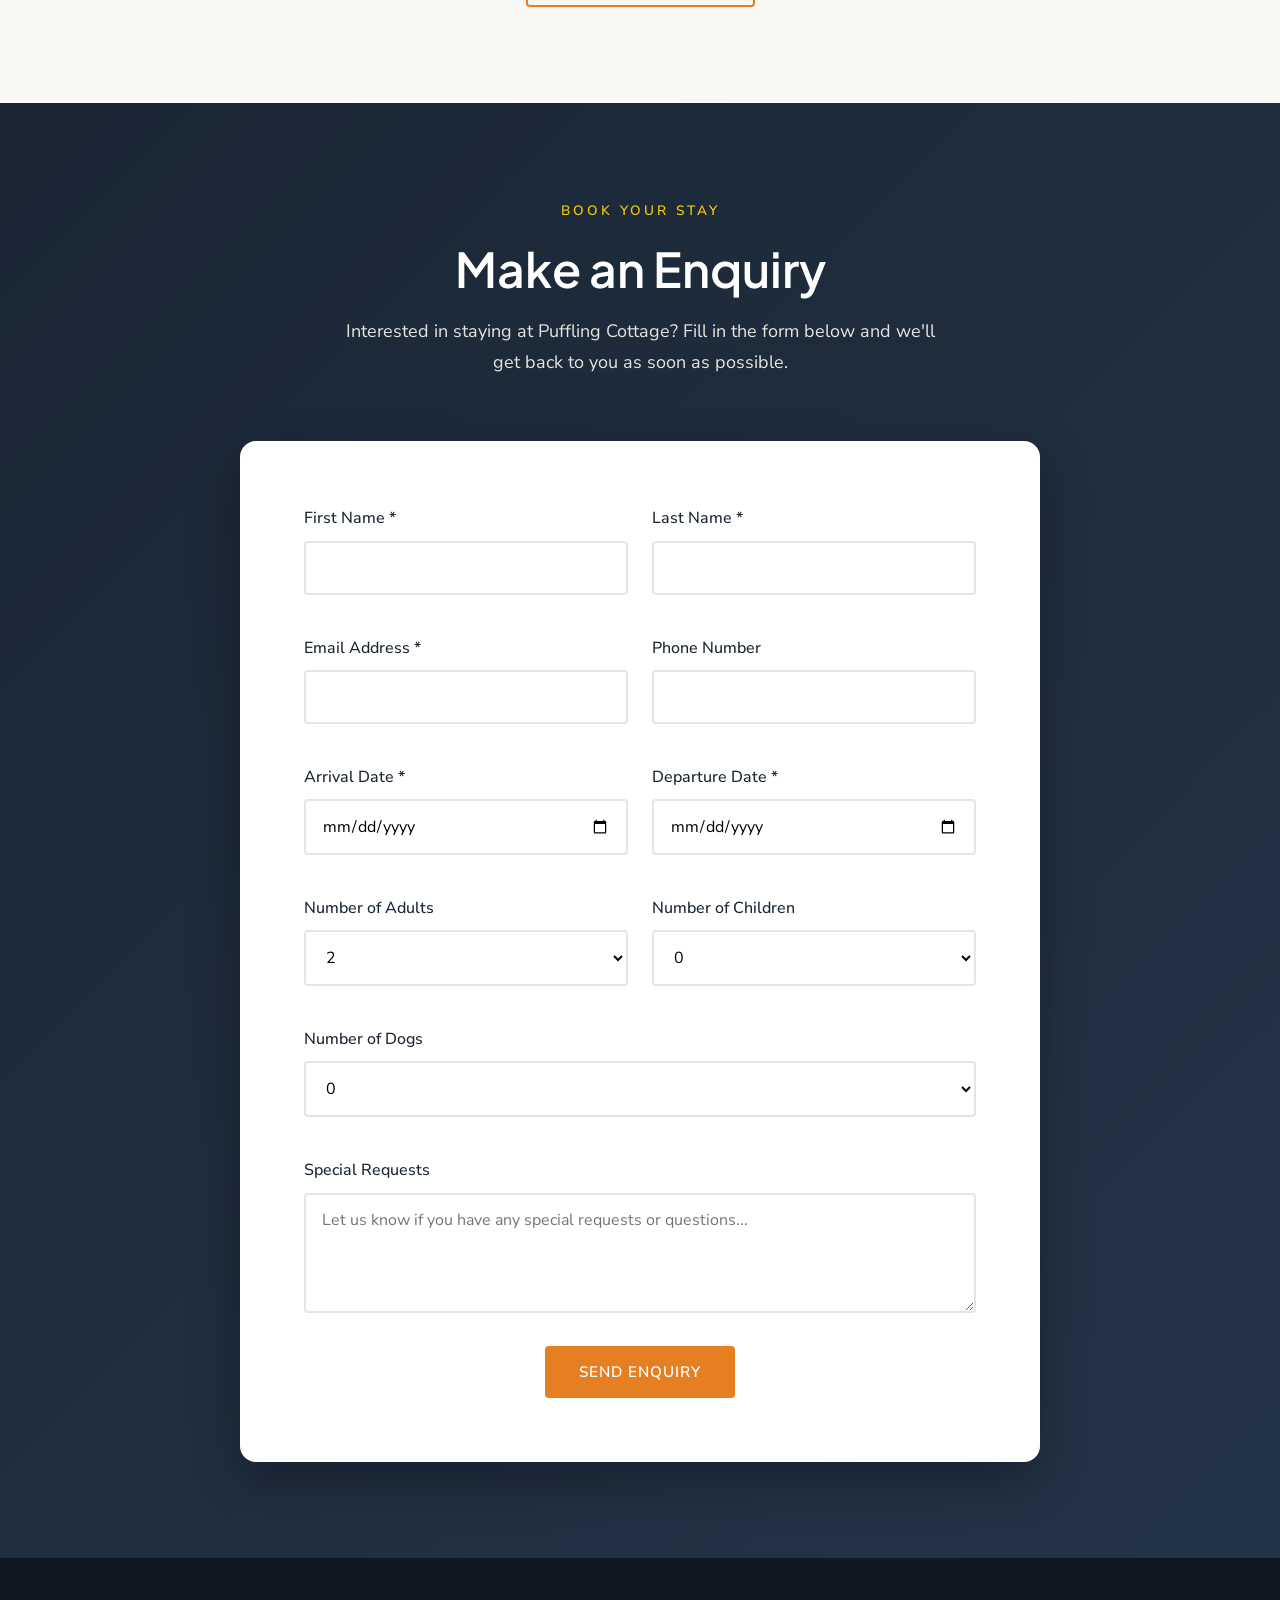
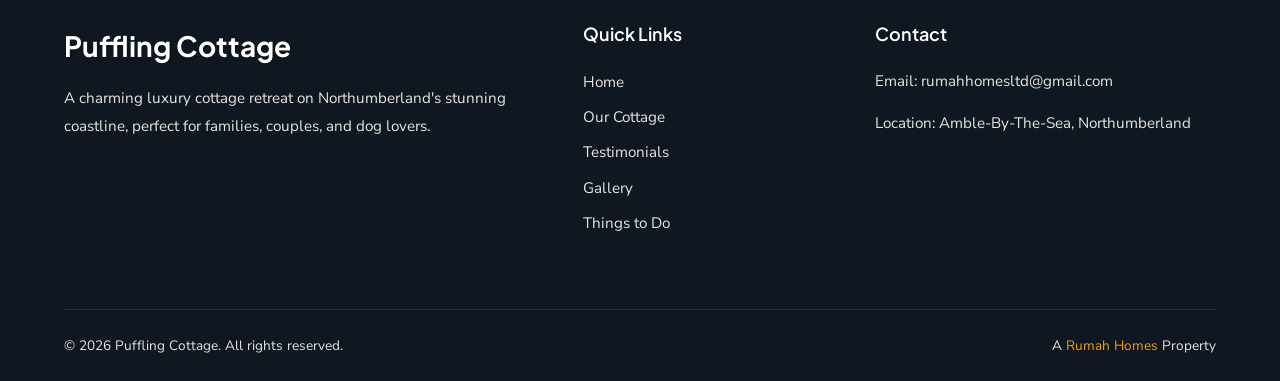
==== commit b3c51e1d: "Update index.html" ====
--- a/index.html
+++ b/index.html
@@ -14,7 +14,7 @@
     <!-- Open Graph -->
     <meta property="og:title" content="Puffling Cottage - Luxury Northumberland Coastal Retreat">
     <meta property="og:description" content="Your perfect luxury cottage retreat on Northumberland's stunning coastline">
-    <meta property="og:image" content="images/Coquet_Estuary_Night_1.jpeg">
+    <meta property="og:image" content="images/Amble_Pier_Aurora.jpeg">
     <meta property="og:type" content="website">
     
     <!-- Stylesheets -->
@@ -51,7 +51,7 @@
     <!-- Hero Section -->
     <section class="hero">
         <div class="hero-background">
-            <img src="images/Coquet_Estuary_Night_1.jpeg" alt="Coquest Estuary (Night)">
+            <img src="images/Amble_Pier_Aurora.jpeg" alt="Amble Pier (Aurora)">
             <div class="hero-overlay"></div>
         </div>
         
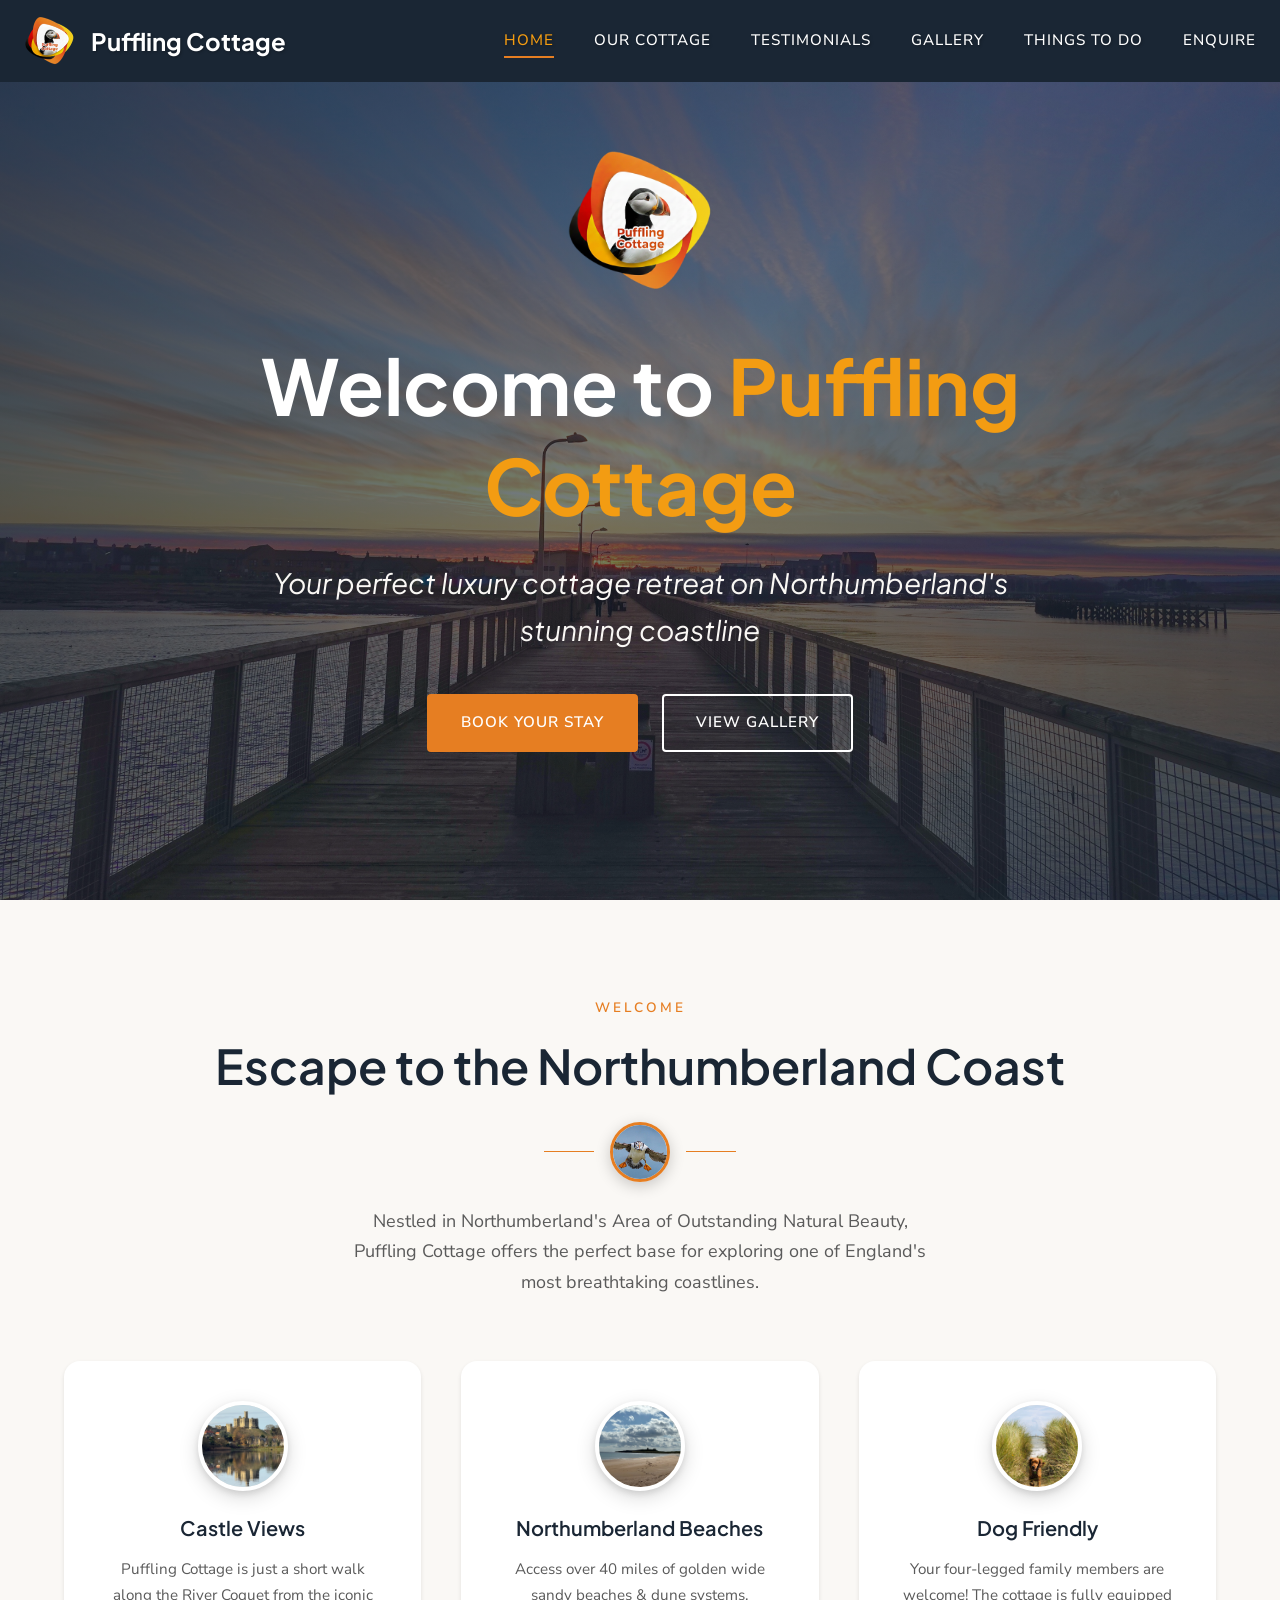
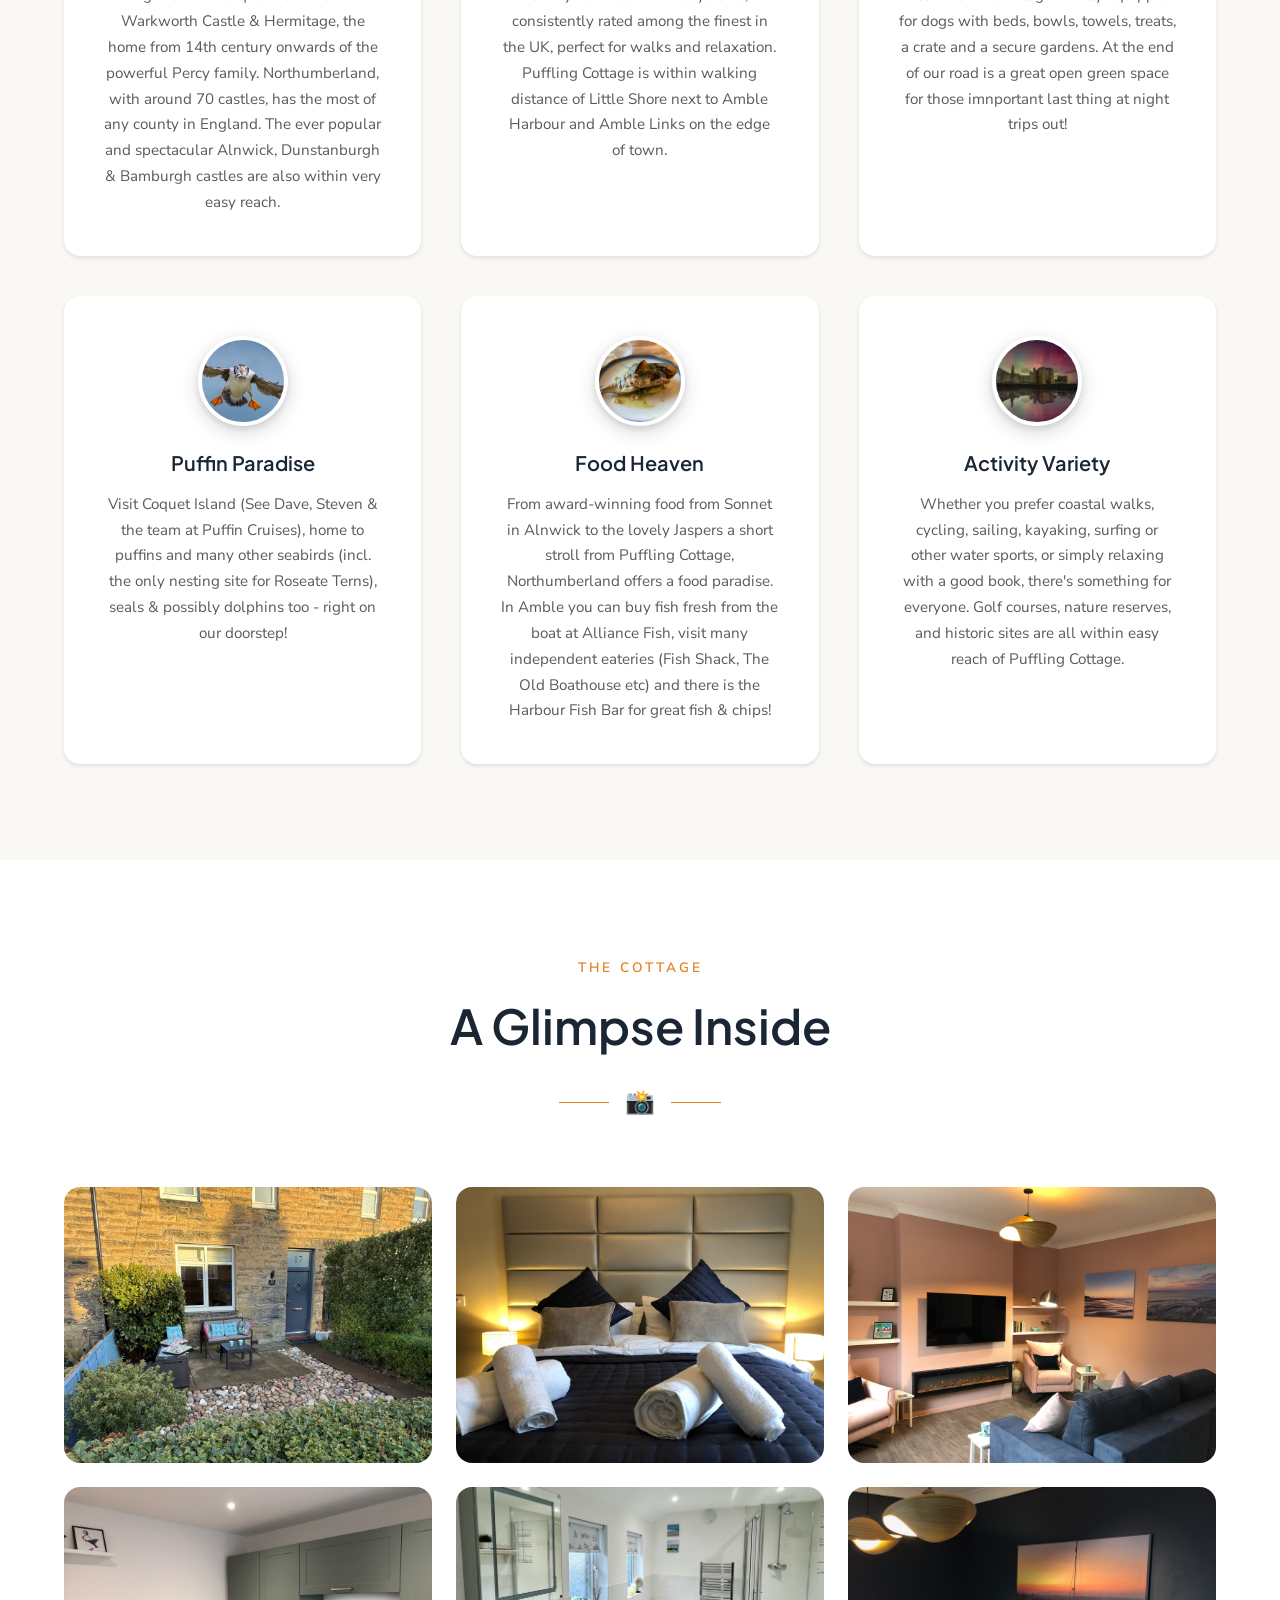
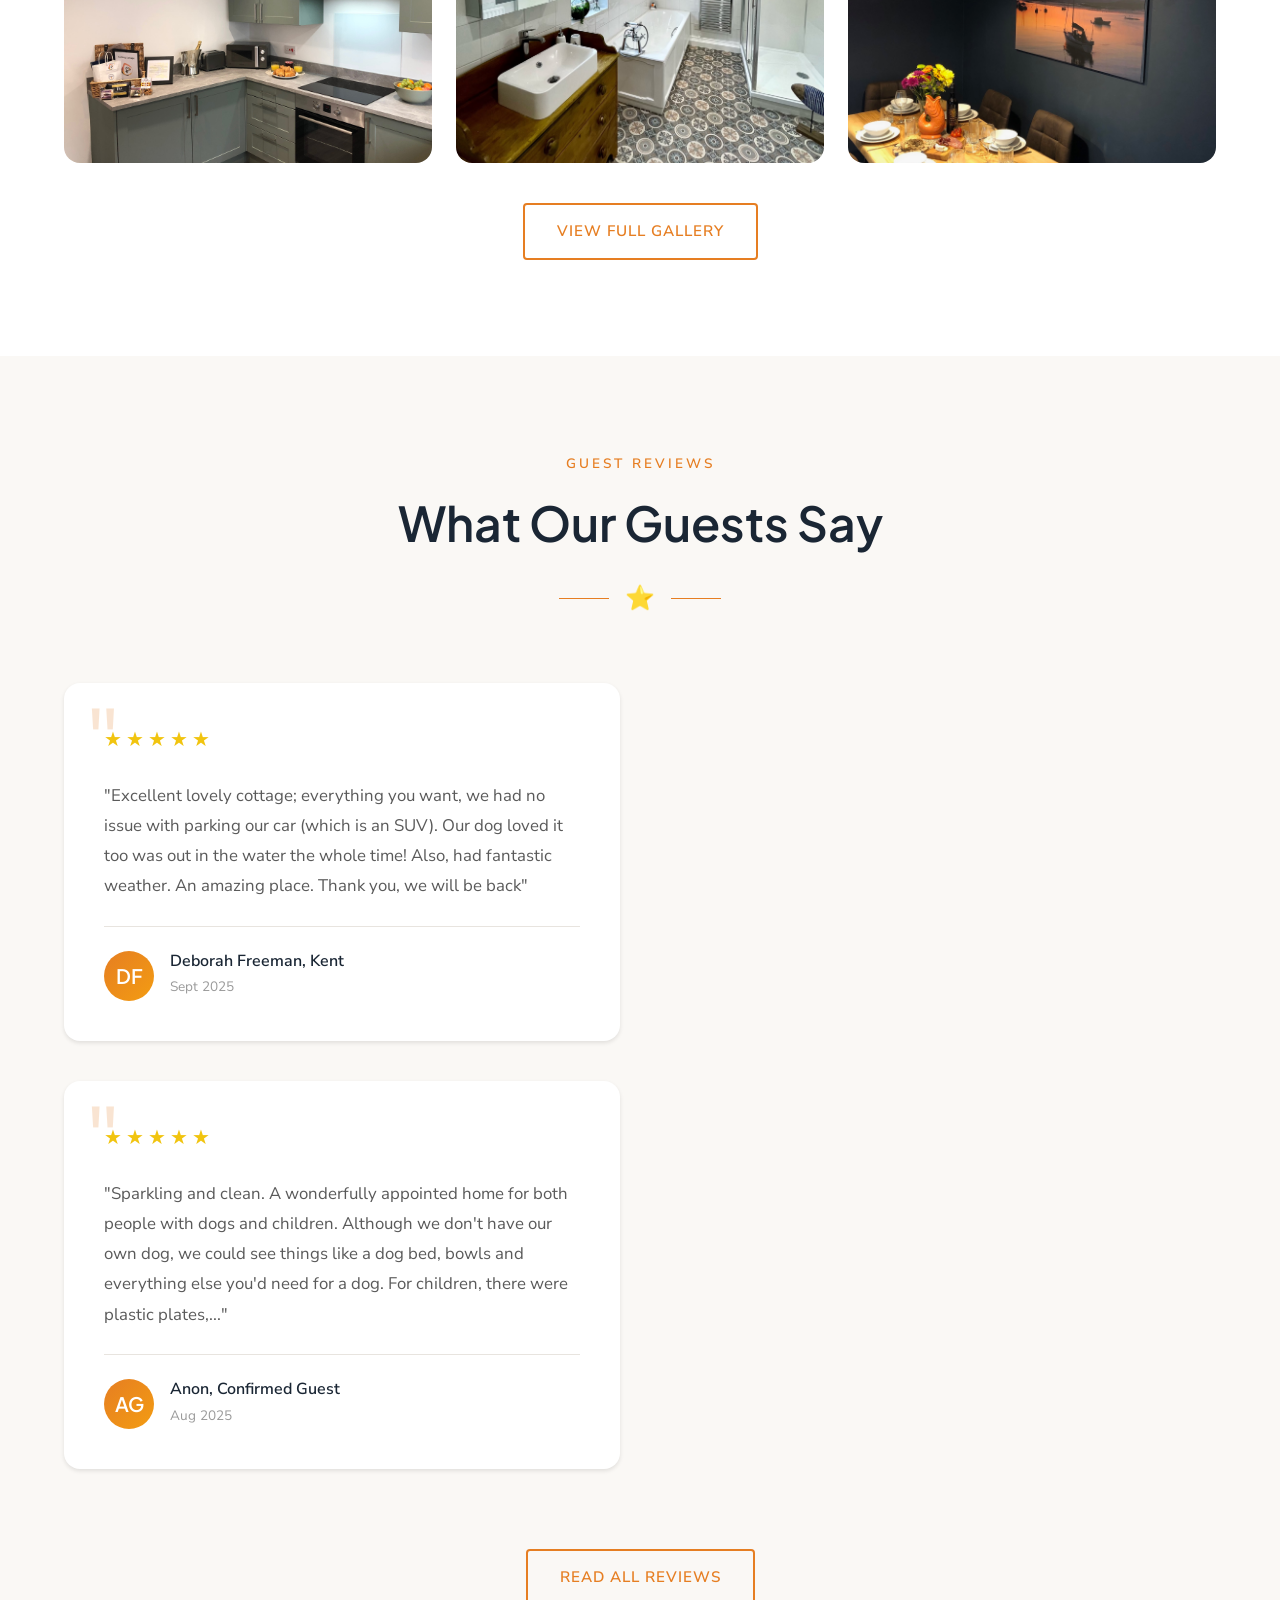
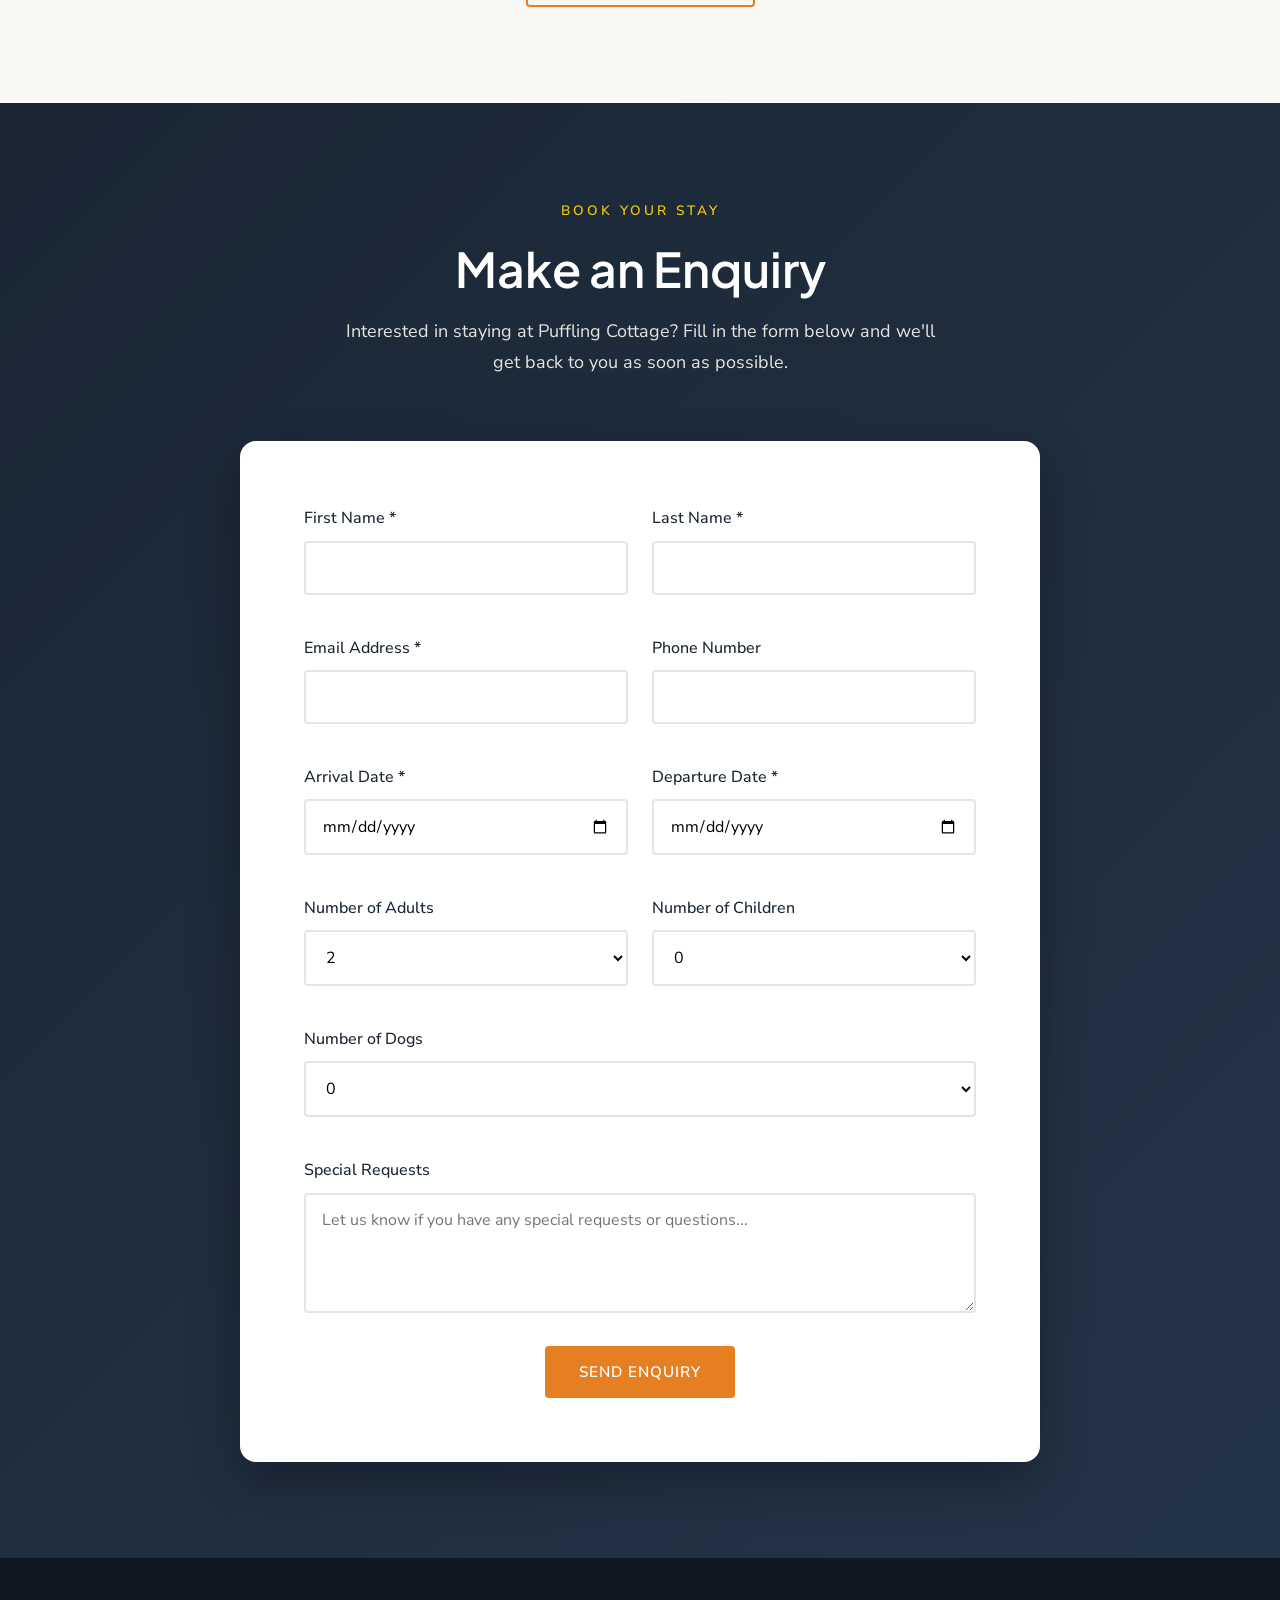
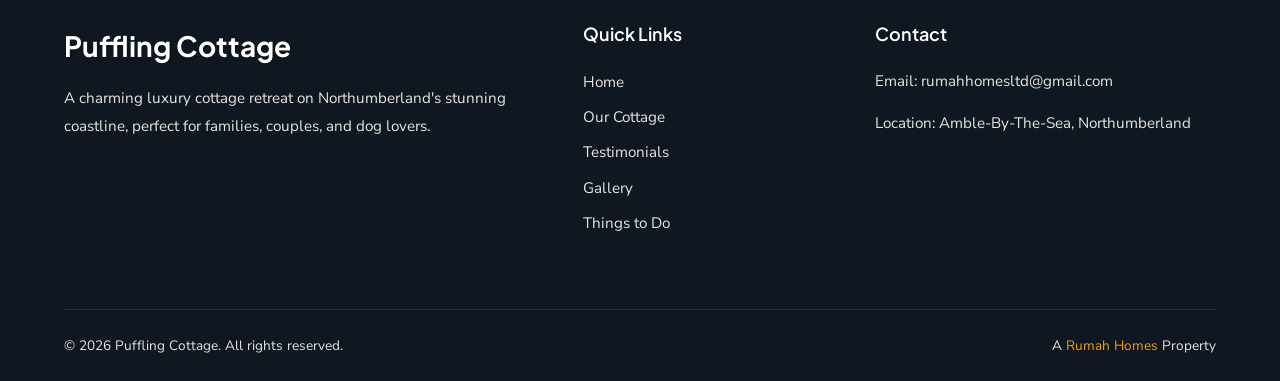
==== commit 7c944a66: "Update index.html" ====
--- a/index.html
+++ b/index.html
@@ -14,7 +14,7 @@
     <!-- Open Graph -->
     <meta property="og:title" content="Puffling Cottage - Luxury Northumberland Coastal Retreat">
     <meta property="og:description" content="Your perfect luxury cottage retreat on Northumberland's stunning coastline">
-    <meta property="og:image" content="images/Amble_Pier_Aurora.jpeg">
+    <meta property="og:image" content="images/Amble_Pier_8.jpeg">
     <meta property="og:type" content="website">
     
     <!-- Stylesheets -->
@@ -51,7 +51,7 @@
     <!-- Hero Section -->
     <section class="hero">
         <div class="hero-background">
-            <img src="images/Amble_Pier_Aurora.jpeg" alt="Amble Pier (Aurora)">
+            <img src="images/Amble_Pier_8.jpeg" alt="Amble Pier">
             <div class="hero-overlay"></div>
         </div>
         
